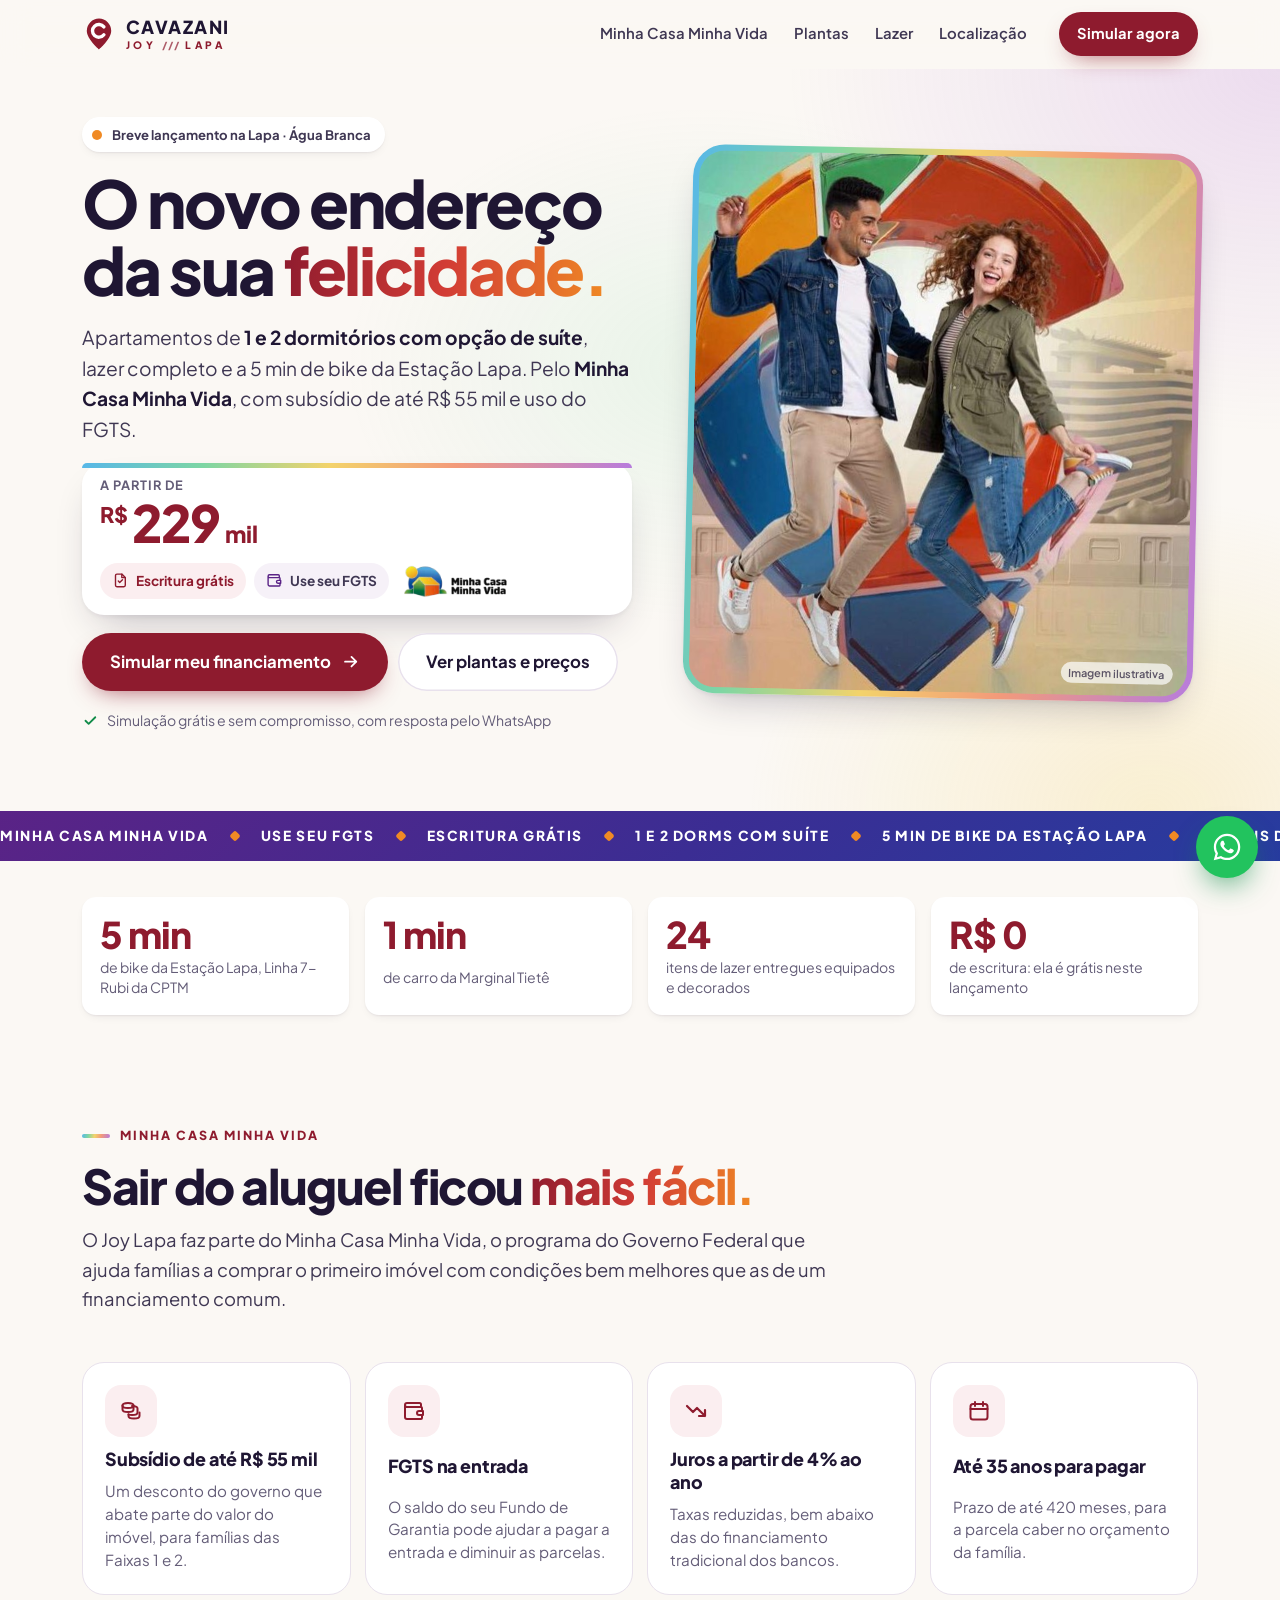
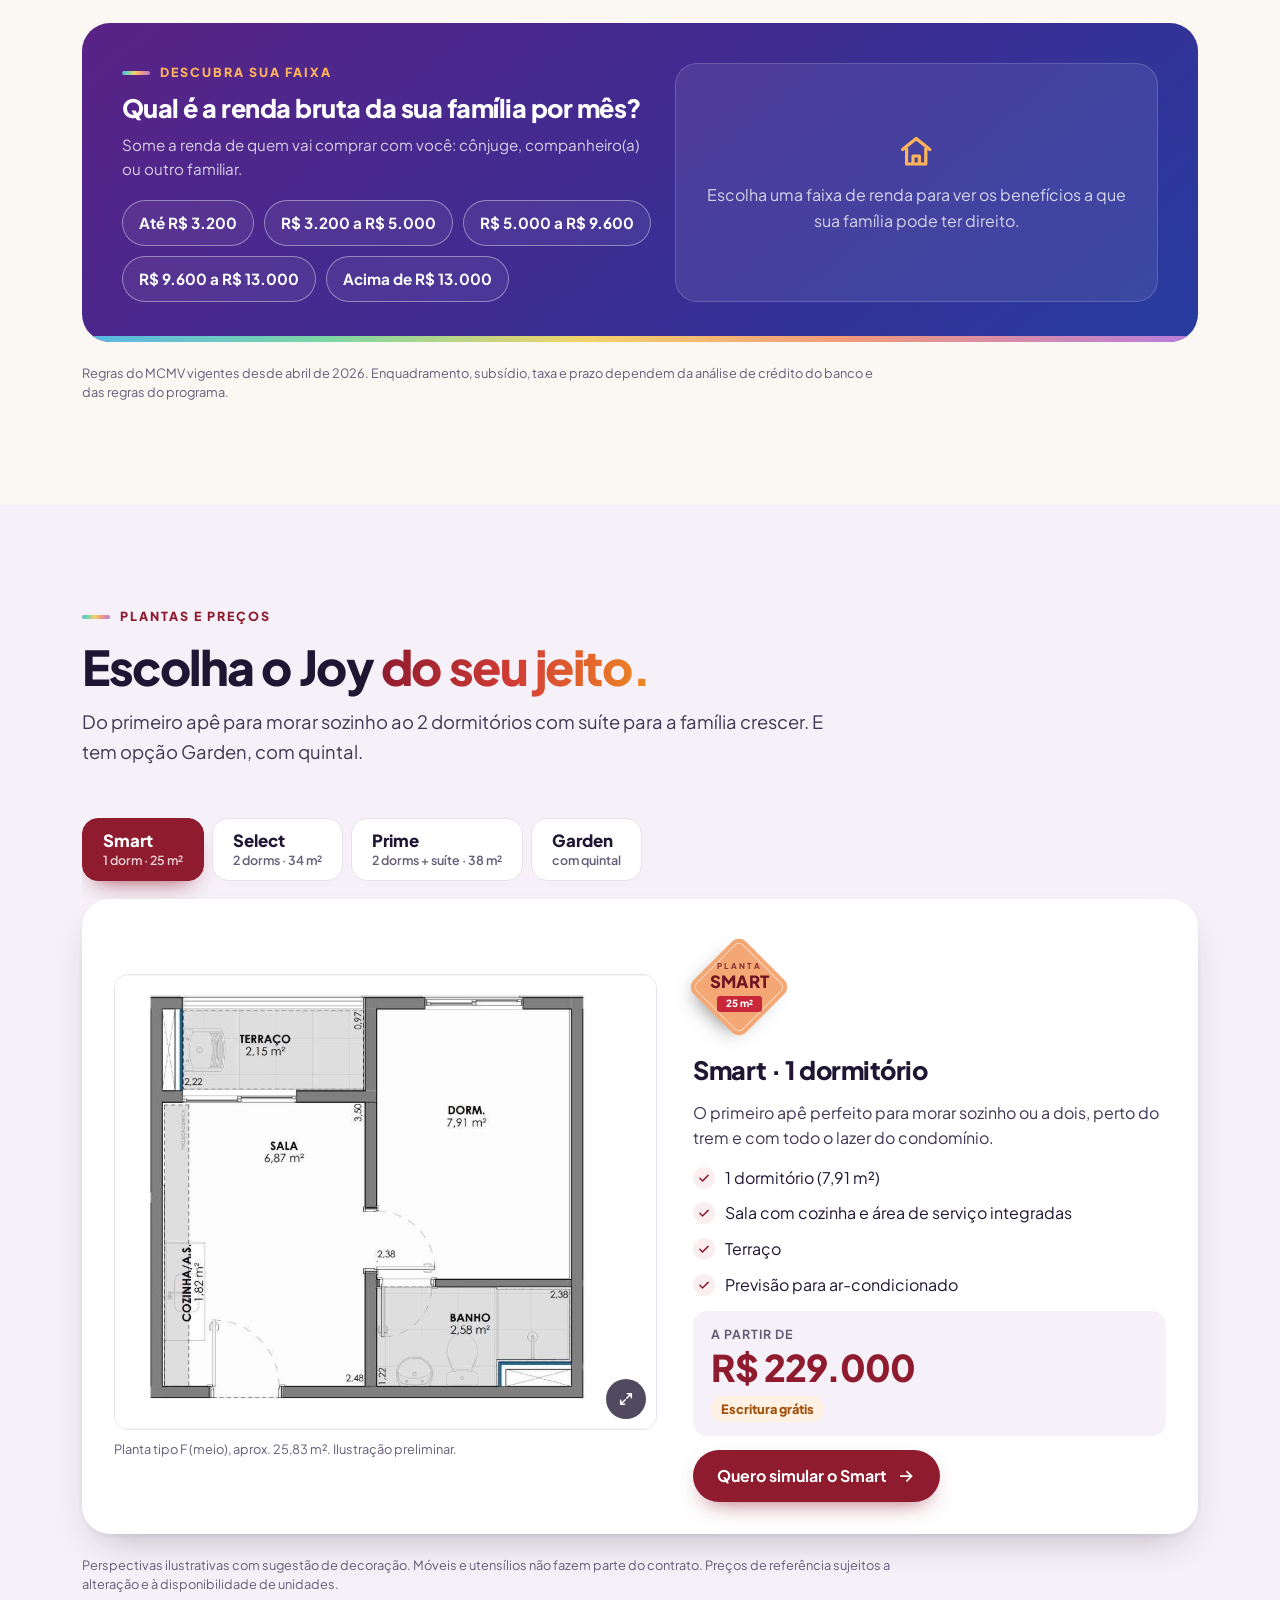
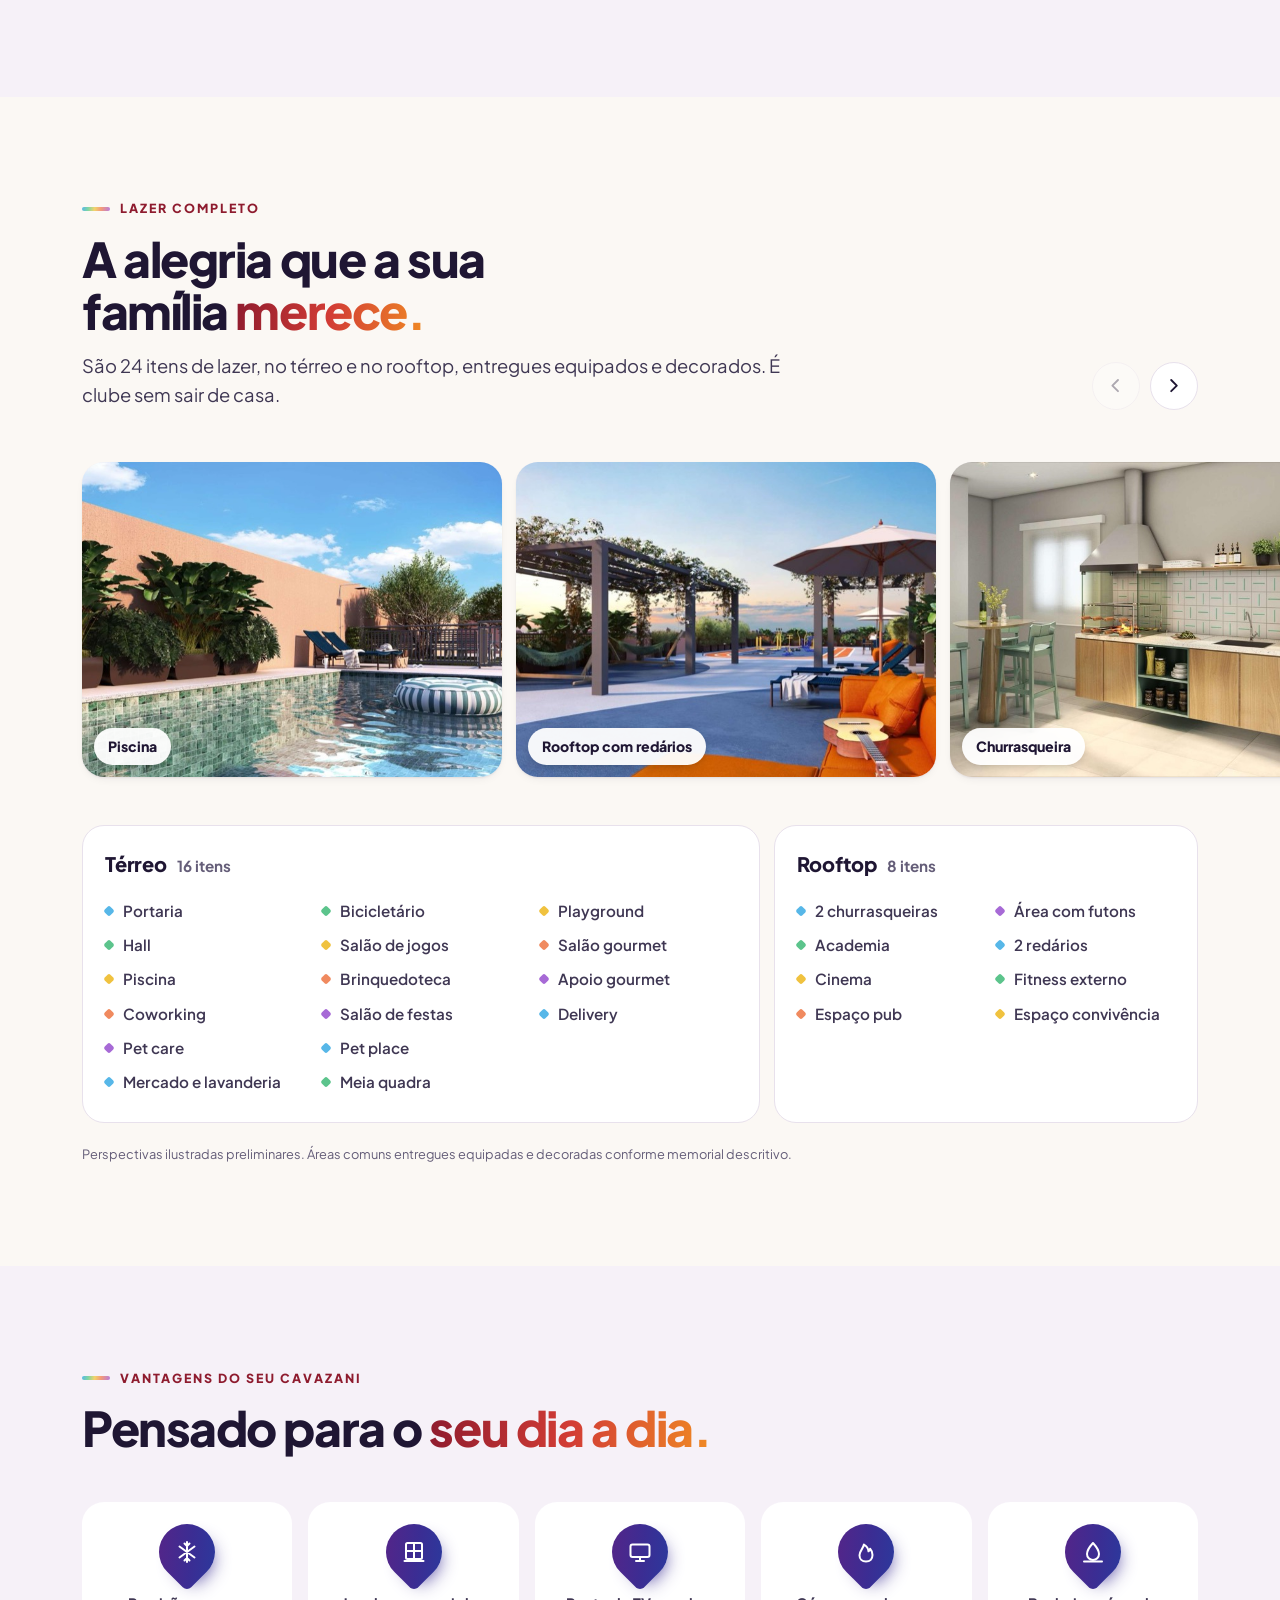
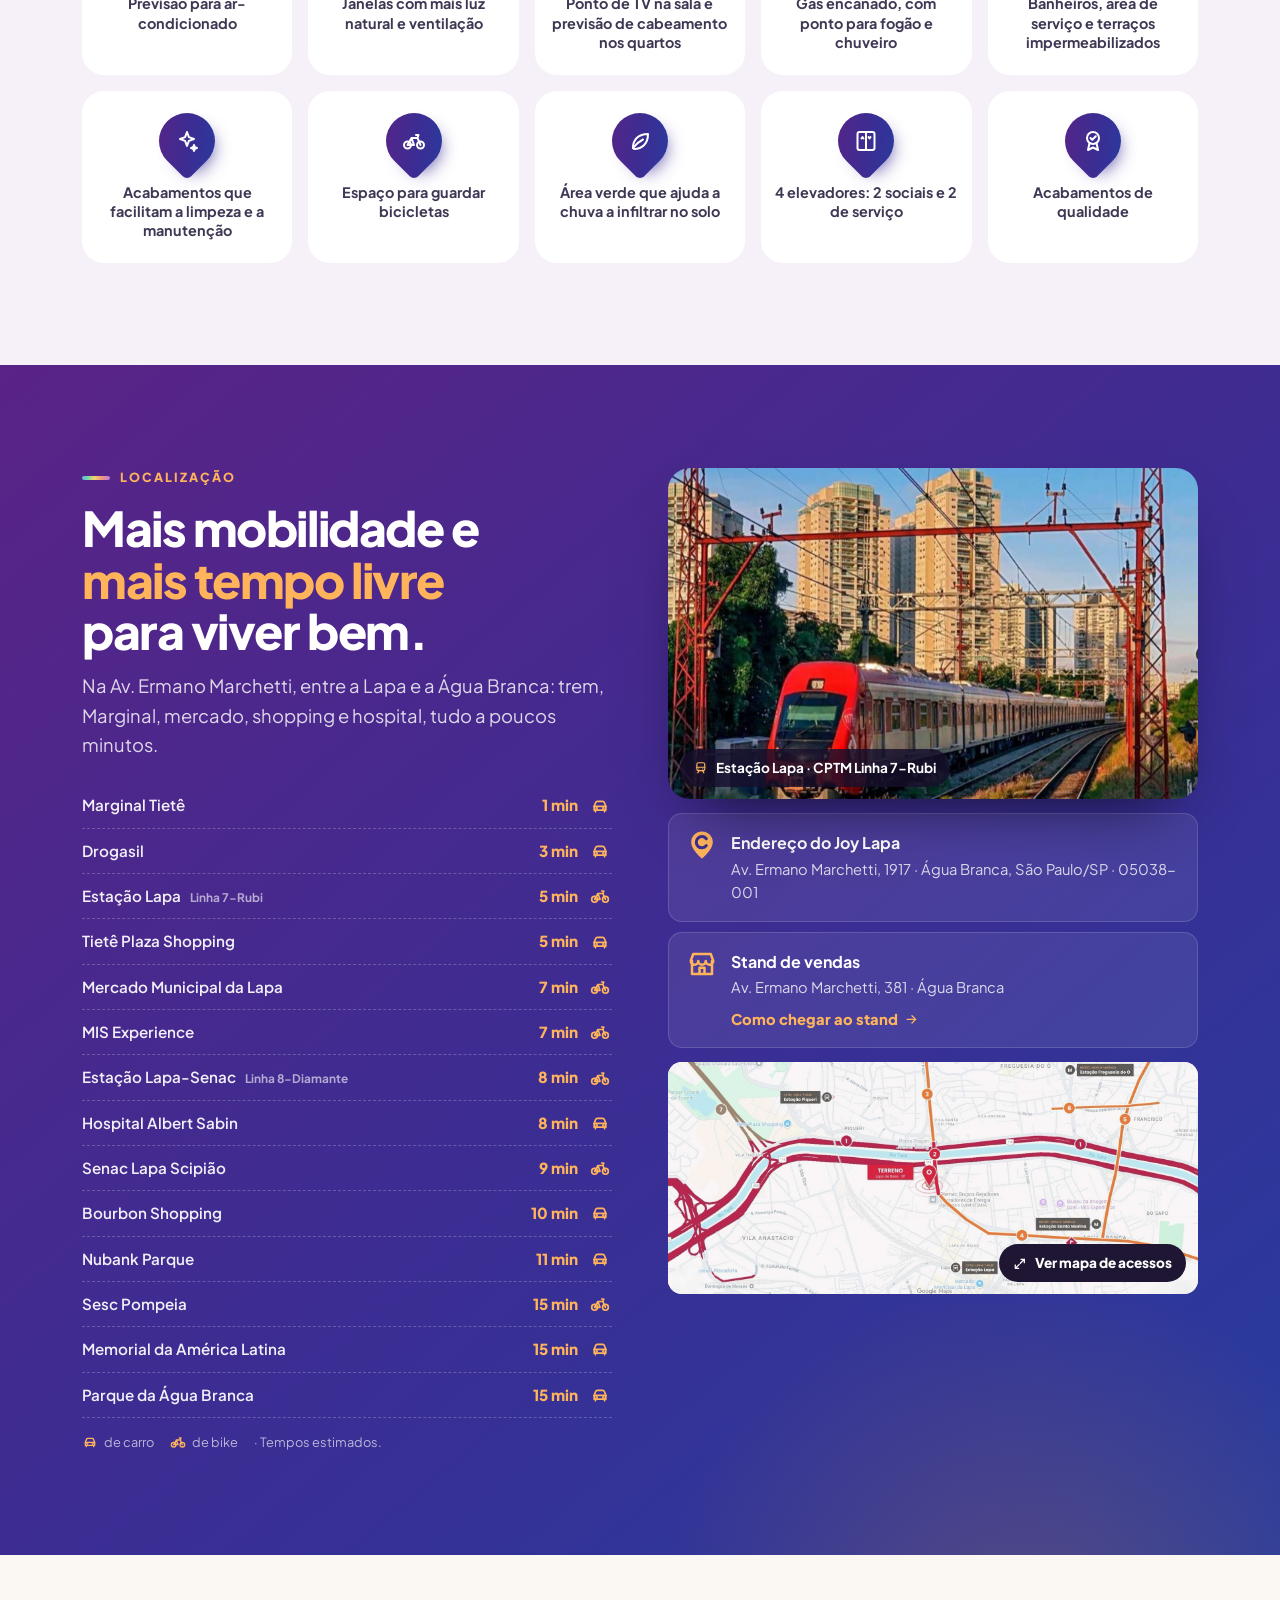
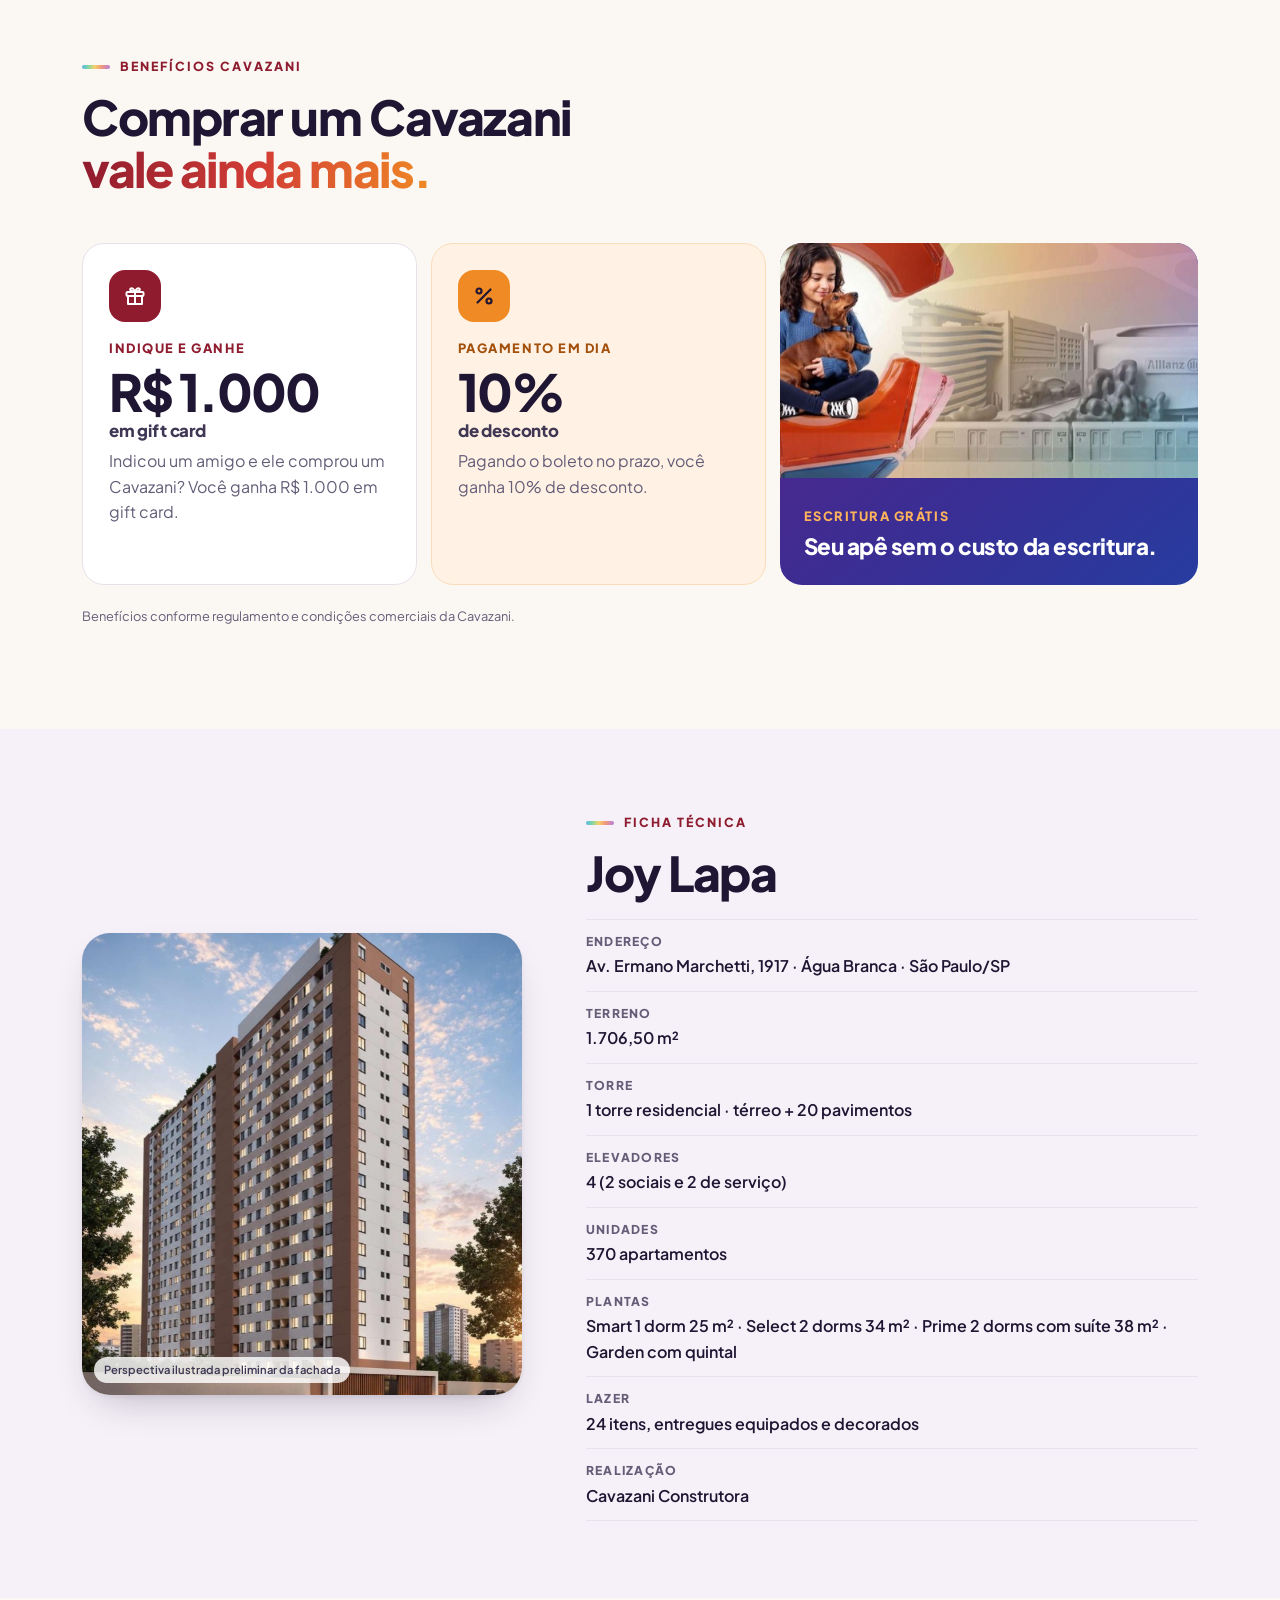
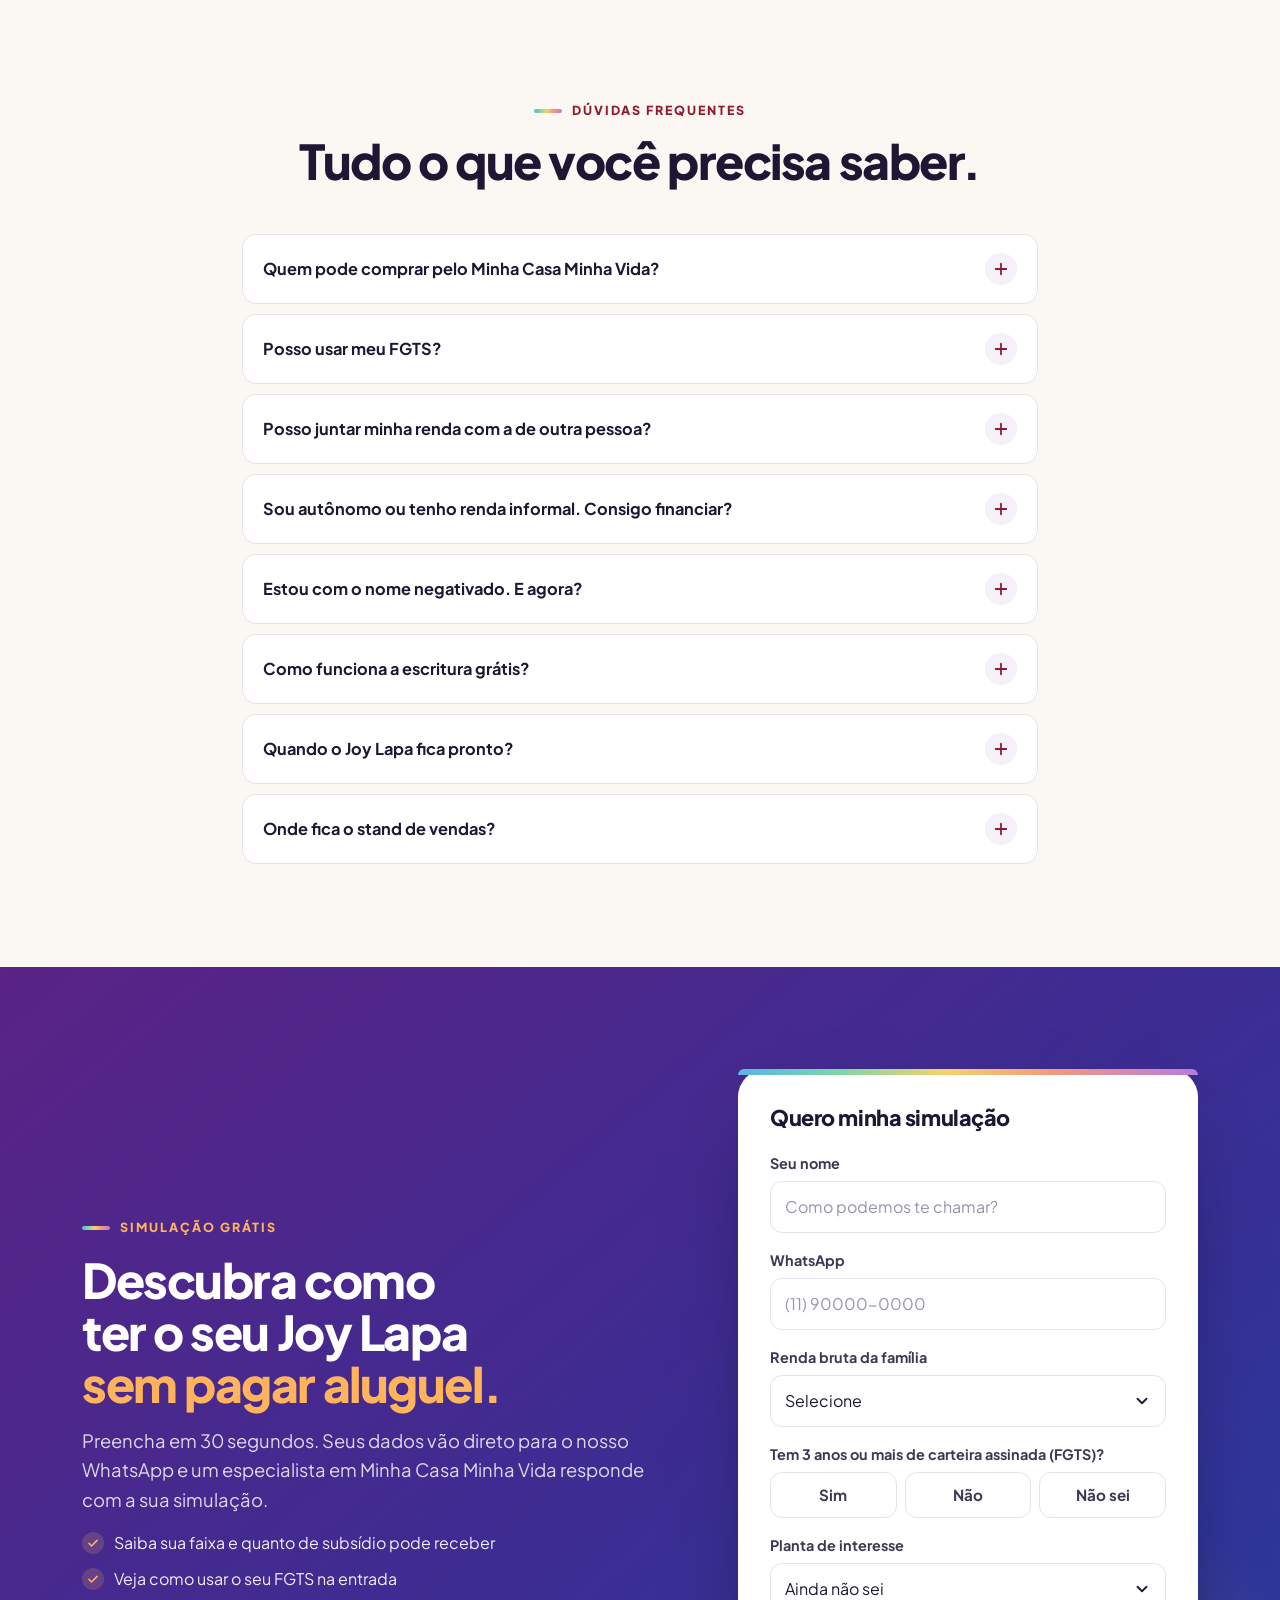
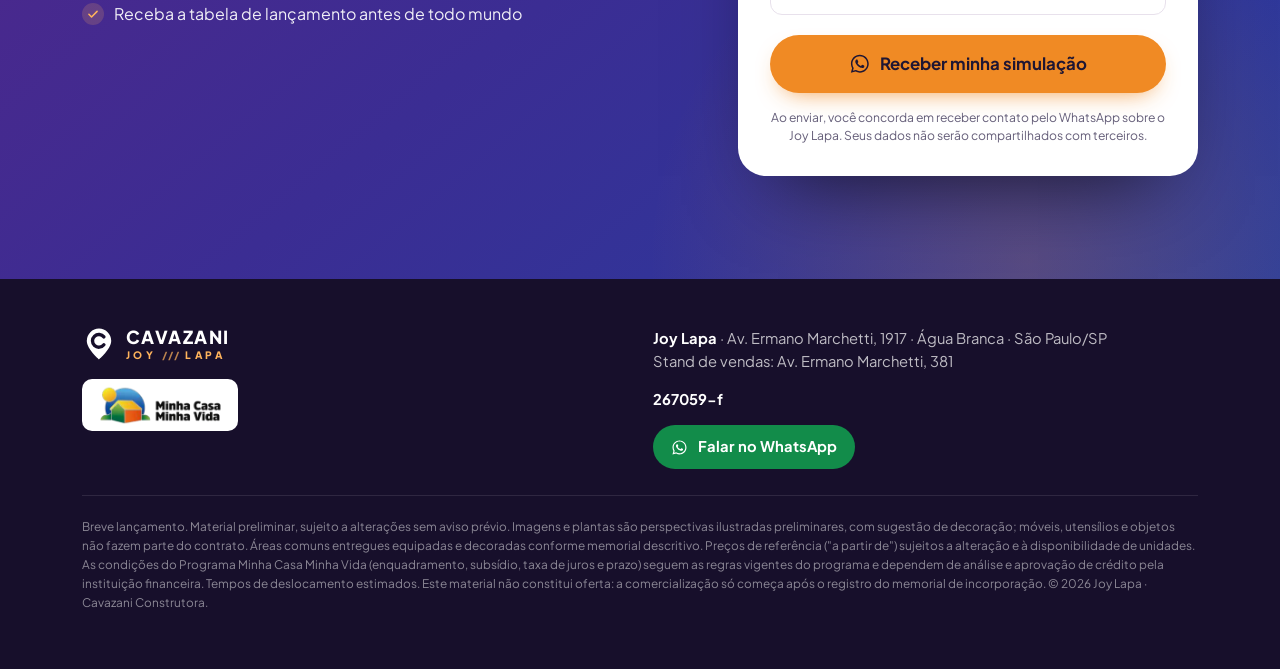
==== index.html @ fff07727 "Landing page do Joy Lapa (Minha Casa Minha Vida) Página de captação para o lançamento Joy Lapa, da C" ====
<!doctype html>
<html lang="pt-BR">
<head>
  <meta charset="utf-8">
  <meta name="viewport" content="width=device-width, initial-scale=1">
  <title>Joy Lapa · Minha Casa Minha Vida a 5 min da Estação Lapa | Cavazani</title>
  <meta name="description" content="Joy Lapa, breve lançamento Cavazani pelo Minha Casa Minha Vida: apartamentos de 1 e 2 dormitórios com opção de suíte, a partir de R$ 229 mil, escritura grátis, uso do FGTS e lazer completo, a 5 min da Estação Lapa.">
  <meta name="theme-color" content="#8E1B2E">
  <link rel="icon" href="favicon.svg" type="image/svg+xml">
  <link rel="canonical" href="https://joylapa.netlify.app/">

  <meta property="og:type" content="website">
  <meta property="og:locale" content="pt_BR">
  <meta property="og:site_name" content="Joy Lapa · Cavazani">
  <meta property="og:title" content="Joy Lapa · Seu apê pelo Minha Casa Minha Vida na Lapa">
  <meta property="og:description" content="1 e 2 dorms com opção de suíte, a partir de R$ 229 mil, escritura grátis e lazer completo. Simule pelo WhatsApp.">
  <meta property="og:url" content="https://joylapa.netlify.app/">
  <meta property="og:image" content="https://joylapa.netlify.app/assets/og-image.jpg">
  <meta property="og:image:width" content="1200">
  <meta property="og:image:height" content="630">
  <meta name="twitter:card" content="summary_large_image">
  <meta name="twitter:image" content="https://joylapa.netlify.app/assets/og-image.jpg">

  <link rel="preconnect" href="https://fonts.googleapis.com">
  <link rel="preconnect" href="https://fonts.gstatic.com" crossorigin>
  <link href="https://fonts.googleapis.com/css2?family=Plus+Jakarta+Sans:wght@400;500;600;700;800&display=swap" rel="stylesheet">
  <link rel="preload" as="image" href="assets/img/hero.jpg" imagesrcset="assets/img/hero-sm.jpg 760w, assets/img/hero.jpg 1400w" imagesizes="(min-width: 960px) 1300px, 140vw">
  <link rel="stylesheet" href="css/style.css">
  <script>document.documentElement.classList.add('js')</script>

  <script type="application/ld+json">
  {
    "@context": "https://schema.org",
    "@type": "ApartmentComplex",
    "name": "Joy Lapa",
    "description": "Apartamentos de 1 e 2 dormitórios com opção de suíte pelo Minha Casa Minha Vida, a 5 minutos da Estação Lapa.",
    "numberOfAccommodationUnits": 370,
    "address": {
      "@type": "PostalAddress",
      "streetAddress": "Av. Ermano Marchetti, 1917",
      "addressLocality": "São Paulo",
      "addressRegion": "SP",
      "postalCode": "05038-001",
      "addressCountry": "BR"
    },
    "amenityFeature": ["Piscina", "Academia", "Cinema", "Brinquedoteca", "Playground", "Pet place", "Coworking", "Churrasqueiras"],
    "offers": {
      "@type": "AggregateOffer",
      "priceCurrency": "BRL",
      "lowPrice": "229000",
      "highPrice": "299000"
    }
  }
  </script>
</head>
<body>
  <!-- Ícones -->
  <svg width="0" height="0" style="position:absolute" aria-hidden="true">
    <defs>
      <symbol id="i-pin" viewBox="0 0 32 32"><path fill="currentColor" d="M16 1.5A11.5 11.5 0 0 0 4.5 13c0 8 11.5 17.5 11.5 17.5S27.5 21 27.5 13A11.5 11.5 0 0 0 16 1.5z"/><path d="M20.6 9.3a6 6 0 1 0 0 7.4" fill="none" style="stroke: var(--pin-c, #fff)" stroke-width="3.2" stroke-linecap="round"/></symbol>
      <symbol id="i-wa" viewBox="0 0 24 24"><path fill="currentColor" d="M12.04 2C6.58 2 2.13 6.45 2.13 11.91c0 1.75.46 3.45 1.32 4.95L2.05 22l5.25-1.38c1.45.79 3.08 1.21 4.74 1.21 5.46 0 9.91-4.45 9.91-9.91C21.95 6.45 17.5 2 12.04 2zm0 18.15c-1.48 0-2.93-.4-4.2-1.15l-.3-.18-3.12.82.83-3.04-.2-.31a8.2 8.2 0 0 1-1.26-4.38c0-4.54 3.7-8.24 8.24-8.24 4.54 0 8.24 3.7 8.24 8.24 0 4.55-3.7 8.24-8.23 8.24zm4.52-6.16c-.25-.12-1.47-.72-1.69-.81-.23-.08-.39-.12-.56.12-.17.25-.64.81-.78.97-.14.17-.29.19-.54.06-.25-.12-1.05-.39-1.99-1.23-.74-.66-1.23-1.47-1.38-1.72-.14-.25-.02-.38.11-.51.11-.11.25-.29.37-.43.13-.14.17-.25.25-.41.08-.17.04-.31-.02-.43-.06-.12-.56-1.34-.76-1.84-.2-.48-.41-.42-.56-.43h-.48c-.17 0-.43.06-.66.31-.22.25-.86.85-.86 2.07 0 1.22.89 2.4 1.01 2.56.12.17 1.75 2.67 4.23 3.74.59.26 1.05.41 1.41.52.59.19 1.13.16 1.56.1.48-.07 1.47-.6 1.67-1.18.21-.58.21-1.07.14-1.18-.06-.1-.22-.16-.47-.28z"/></symbol>
      <symbol id="i-arrow" viewBox="0 0 24 24" fill="none" stroke="currentColor" stroke-width="2.2" stroke-linecap="round" stroke-linejoin="round"><path d="M5 12h14M13 6l6 6-6 6"/></symbol>
      <symbol id="i-check" viewBox="0 0 24 24" fill="none" stroke="currentColor" stroke-width="2.6" stroke-linecap="round" stroke-linejoin="round"><path d="M5 12.5l4.5 4.5L19 7.5"/></symbol>
      <symbol id="i-plus" viewBox="0 0 24 24" fill="none" stroke="currentColor" stroke-width="2.4" stroke-linecap="round"><path d="M12 5v14M5 12h14"/></symbol>
      <symbol id="i-close" viewBox="0 0 24 24" fill="none" stroke="currentColor" stroke-width="2.4" stroke-linecap="round"><path d="M6 6l12 12M18 6L6 18"/></symbol>
      <symbol id="i-left" viewBox="0 0 24 24" fill="none" stroke="currentColor" stroke-width="2.4" stroke-linecap="round" stroke-linejoin="round"><path d="M15 5l-7 7 7 7"/></symbol>
      <symbol id="i-right" viewBox="0 0 24 24" fill="none" stroke="currentColor" stroke-width="2.4" stroke-linecap="round" stroke-linejoin="round"><path d="M9 5l7 7-7 7"/></symbol>
      <symbol id="i-car" viewBox="0 0 24 24" fill="none" stroke="currentColor" stroke-width="2" stroke-linecap="round" stroke-linejoin="round"><path d="M5 17h14v-4.5l-1.8-4.7A2 2 0 0 0 15.3 6.5H8.7a2 2 0 0 0-1.9 1.3L5 12.5V17z"/><path d="M5 12.5h14M6.5 17v2M17.5 17v2"/><circle cx="8" cy="14.8" r=".6" fill="currentColor"/><circle cx="16" cy="14.8" r=".6" fill="currentColor"/></symbol>
      <symbol id="i-bike" viewBox="0 0 24 24" fill="none" stroke="currentColor" stroke-width="2" stroke-linecap="round" stroke-linejoin="round"><circle cx="5.5" cy="16" r="3.5"/><circle cx="18.5" cy="16" r="3.5"/><path d="M5.5 16l4-7h6l3 7M9.5 9L12 16h-6.5M14 6h2.5l-1 3"/></symbol>
      <symbol id="i-train" viewBox="0 0 24 24" fill="none" stroke="currentColor" stroke-width="2" stroke-linecap="round" stroke-linejoin="round"><rect x="5" y="3" width="14" height="14" rx="3"/><path d="M5 11h14M9 17l-2.5 4M15 17l2.5 4M8.5 14h.01M15.5 14h.01"/></symbol>
      <symbol id="i-gift" viewBox="0 0 24 24" fill="none" stroke="currentColor" stroke-width="2" stroke-linecap="round" stroke-linejoin="round"><rect x="3.5" y="8" width="17" height="4" rx="1"/><path d="M5 12v8h14v-8M12 8v12M12 8S10.5 3.5 8 4.5 9 8 12 8zM12 8s1.5-4.5 4-3.5S15 8 12 8z"/></symbol>
      <symbol id="i-percent" viewBox="0 0 24 24" fill="none" stroke="currentColor" stroke-width="2.2" stroke-linecap="round"><path d="M18.5 5.5l-13 13"/><circle cx="7" cy="7" r="2.5"/><circle cx="17" cy="17" r="2.5"/></symbol>
      <symbol id="i-coins" viewBox="0 0 24 24" fill="none" stroke="currentColor" stroke-width="2" stroke-linecap="round" stroke-linejoin="round"><ellipse cx="9" cy="6.5" rx="5.5" ry="2.5"/><path d="M3.5 6.5v4c0 1.4 2.5 2.5 5.5 2.5s5.5-1.1 5.5-2.5v-4"/><path d="M9.5 15.4c.9.4 2.1.6 3.5.6 3 0 5.5-1.1 5.5-2.5v-4c0-1.4-2.5-2.5-5.5-2.5"/><path d="M9.5 15.4V17c0 1.4 2.5 2.5 5.5 2.5s5.5-1.1 5.5-2.5v-3.5"/></symbol>
      <symbol id="i-wallet" viewBox="0 0 24 24" fill="none" stroke="currentColor" stroke-width="2" stroke-linecap="round" stroke-linejoin="round"><path d="M19 7V5.5A1.5 1.5 0 0 0 17.5 4H5a2 2 0 0 0 0 4h14a1 1 0 0 1 1 1v3M3 6v12a2 2 0 0 0 2 2h14a1 1 0 0 0 1-1v-3"/><path d="M21 12v4h-4a2 2 0 0 1 0-4h4z"/></symbol>
      <symbol id="i-trend" viewBox="0 0 24 24" fill="none" stroke="currentColor" stroke-width="2.2" stroke-linecap="round" stroke-linejoin="round"><path d="M3 7l6 6 4-4 8 8M21 11v6h-6"/></symbol>
      <symbol id="i-cal" viewBox="0 0 24 24" fill="none" stroke="currentColor" stroke-width="2" stroke-linecap="round" stroke-linejoin="round"><rect x="3.5" y="5" width="17" height="15.5" rx="2.5"/><path d="M3.5 10h17M8 3v4M16 3v4"/></symbol>
      <symbol id="i-doc" viewBox="0 0 24 24" fill="none" stroke="currentColor" stroke-width="2" stroke-linecap="round" stroke-linejoin="round"><path d="M14 3H7a2 2 0 0 0-2 2v14a2 2 0 0 0 2 2h10a2 2 0 0 0 2-2V8z"/><path d="M14 3v5h5M9 13l2 2 4-4"/></symbol>
      <symbol id="i-snow" viewBox="0 0 24 24" fill="none" stroke="currentColor" stroke-width="2" stroke-linecap="round" stroke-linejoin="round"><path d="M12 2v20M4.5 6.5l15 11M19.5 6.5l-15 11M9.5 3.5L12 6l2.5-2.5M9.5 20.5L12 18l2.5 2.5"/></symbol>
      <symbol id="i-window" viewBox="0 0 24 24" fill="none" stroke="currentColor" stroke-width="2" stroke-linecap="round" stroke-linejoin="round"><rect x="4" y="3" width="16" height="16" rx="1.5"/><path d="M12 3v16M4 11h16M2.5 21h19"/></symbol>
      <symbol id="i-tv" viewBox="0 0 24 24" fill="none" stroke="currentColor" stroke-width="2" stroke-linecap="round" stroke-linejoin="round"><rect x="2.5" y="4.5" width="19" height="12.5" rx="2"/><path d="M8 21h8M12 17v4"/></symbol>
      <symbol id="i-flame" viewBox="0 0 24 24" fill="none" stroke="currentColor" stroke-width="2" stroke-linecap="round" stroke-linejoin="round"><path d="M12 21.5c-4 0-6.5-2.7-6.5-6.3 0-4.2 3.6-6.2 4.4-10.7 2.7 1.6 4.4 4.3 4.6 6.8.8-.5 1.4-1.4 1.6-2.6 1.5 1.6 2.4 3.8 2.4 6.3 0 3.9-2.5 6.5-6.5 6.5z"/></symbol>
      <symbol id="i-drop" viewBox="0 0 24 24" fill="none" stroke="currentColor" stroke-width="2" stroke-linecap="round" stroke-linejoin="round"><path d="M12 3s6 6.6 6 11a6 6 0 0 1-12 0c0-4.4 6-11 6-11z"/><path d="M3 21.5h18"/></symbol>
      <symbol id="i-sparkle" viewBox="0 0 24 24" fill="none" stroke="currentColor" stroke-width="2" stroke-linecap="round" stroke-linejoin="round"><path d="M12 3l1.9 5.1L19 10l-5.1 1.9L12 17l-1.9-5.1L5 10l5.1-1.9zM19 16l.8 2.2L22 19l-2.2.8L19 22l-.8-2.2L16 19l2.2-.8z"/></symbol>
      <symbol id="i-leaf" viewBox="0 0 24 24" fill="none" stroke="currentColor" stroke-width="2" stroke-linecap="round" stroke-linejoin="round"><path d="M5 19c0-8.5 5.5-14 15-14 0 9.5-5.5 15-14 15"/><path d="M5 19c3-4 6-6.5 10-8.5"/></symbol>
      <symbol id="i-elevator" viewBox="0 0 24 24" fill="none" stroke="currentColor" stroke-width="2" stroke-linecap="round" stroke-linejoin="round"><rect x="3.5" y="3" width="17" height="18" rx="2"/><path d="M12 3v18M7.5 9.5l1-1.5 1 1.5M14.5 8l1 1.5 1-1.5"/></symbol>
      <symbol id="i-award" viewBox="0 0 24 24" fill="none" stroke="currentColor" stroke-width="2" stroke-linecap="round" stroke-linejoin="round"><circle cx="12" cy="9" r="6"/><path d="M9.5 9l1.8 1.8L14.8 7.3M8.5 14l-1.5 7 5-2.5 5 2.5-1.5-7"/></symbol>
      <symbol id="i-home" viewBox="0 0 24 24" fill="none" stroke="currentColor" stroke-width="2" stroke-linecap="round" stroke-linejoin="round"><path d="M3.5 11L12 4l8.5 7M6 9v11h12V9M10 20v-5h4v5"/></symbol>
      <symbol id="i-store" viewBox="0 0 24 24" fill="none" stroke="currentColor" stroke-width="2" stroke-linecap="round" stroke-linejoin="round"><path d="M4 9.5V20h16V9.5M3 9.5L5 4h14l2 5.5M3 9.5a3 3 0 0 0 6 0 3 3 0 0 0 6 0 3 3 0 0 0 6 0M10 20v-5h4v5"/></symbol>
      <symbol id="i-expand" viewBox="0 0 24 24" fill="none" stroke="currentColor" stroke-width="2.2" stroke-linecap="round" stroke-linejoin="round"><path d="M14 4h6v6M10 20H4v-6M20 4l-7 7M4 20l7-7"/></symbol>
    </defs>
  </svg>

  <a class="skip" href="#conteudo">Pular para o conteúdo</a>

  <!-- Topo -->
  <header class="topbar">
    <div class="container topbar__in">
      <a class="brand" href="#topo" aria-label="Joy Lapa, Cavazani: voltar ao topo">
        <svg class="brand__pin" aria-hidden="true"><use href="#i-pin"/></svg>
        <span class="brand__txt">
          <span class="brand__name">CAVAZANI</span>
          <span class="brand__sub">JOY <i>///</i> LAPA</span>
        </span>
      </a>
      <nav class="topbar__nav" aria-label="Seções">
        <a href="#mcmv">Minha Casa Minha Vida</a>
        <a href="#plantas">Plantas</a>
        <a href="#lazer">Lazer</a>
        <a href="#localizacao">Localização</a>
      </nav>
      <a class="btn btn--sm btn--wine topbar__cta" href="#simular">Simular agora</a>
    </div>
  </header>

  <main id="conteudo">
    <!-- Hero -->
    <section id="topo" class="hero" aria-labelledby="hero-title">
      <div class="container hero__in">
        <div class="hero__copy">
          <p class="pill rise"><span class="pill__dot" aria-hidden="true"></span>Breve lançamento na Lapa · Água Branca</p>
          <h1 id="hero-title" class="h1 rise" style="--d:1">O novo endereço da sua <span class="joy-text">felicidade.</span></h1>
          <p class="hero__lead rise" style="--d:2">Apartamentos de <strong>1 e 2 dormitórios com opção de suíte</strong>, lazer completo e a 5 min de bike da Estação Lapa. Pelo <strong>Minha Casa Minha Vida</strong>, com subsídio de até R$&nbsp;55&nbsp;mil e uso do FGTS.</p>

          <div class="hero__offer rise" style="--d:3">
            <div class="price">
              <span class="price__from">a partir de</span>
              <span class="price__value"><small>R$</small>229<span class="price__k">mil</span></span>
            </div>
            <ul class="tags" aria-label="Condições">
              <li class="tag tag--wine"><svg aria-hidden="true"><use href="#i-doc"/></svg>Escritura grátis</li>
              <li class="tag"><svg aria-hidden="true"><use href="#i-wallet"/></svg>Use seu FGTS</li>
              <li class="tag tag--mcmv"><img src="assets/img/logo-mcmv.png" width="300" height="88" alt="Minha Casa Minha Vida"></li>
            </ul>
          </div>

          <div class="hero__ctas rise" style="--d:4">
            <a id="cta-topo" class="btn btn--wine btn--lg" href="#simular">Simular meu financiamento <svg aria-hidden="true"><use href="#i-arrow"/></svg></a>
            <a class="btn btn--ghost btn--lg" href="#plantas">Ver plantas e preços</a>
          </div>
          <p class="micro rise" style="--d:5"><svg aria-hidden="true"><use href="#i-check"/></svg>Simulação grátis e sem compromisso, com resposta pelo WhatsApp</p>
        </div>
        <div class="hero__media">
          <img src="assets/img/hero.jpg" srcset="assets/img/hero-sm.jpg 760w, assets/img/hero.jpg 1400w" sizes="(min-width: 960px) 1300px, 140vw" width="1400" height="638" alt="Casal sorridente pulando de alegria em frente ao símbolo da Cavazani, com pontos famosos da região da Lapa ao fundo" fetchpriority="high">
          <span class="hero__note">Imagem ilustrativa</span>
        </div>
      </div>
    </section>

    <!-- Faixa -->
    <div class="ticker" aria-hidden="true">
      <div class="ticker__track">
        <ul>
          <li>Minha Casa Minha Vida</li><li>Use seu FGTS</li><li>Escritura grátis</li><li>1 e 2 dorms com suíte</li><li>5 min de bike da Estação Lapa</li><li>24 itens de lazer</li>
        </ul>
        <ul>
          <li>Minha Casa Minha Vida</li><li>Use seu FGTS</li><li>Escritura grátis</li><li>1 e 2 dorms com suíte</li><li>5 min de bike da Estação Lapa</li><li>24 itens de lazer</li>
        </ul>
      </div>
    </div>

    <!-- Números -->
    <section class="stats" aria-label="Destaques do Joy Lapa">
      <div class="container">
        <ul class="stats__grid">
          <li class="stat reveal"><strong>5 min</strong><span>de bike da Estação Lapa, Linha 7-Rubi da CPTM</span></li>
          <li class="stat reveal" style="--d:1"><strong>1 min</strong><span>de carro da Marginal Tietê</span></li>
          <li class="stat reveal" style="--d:2"><strong>24</strong><span>itens de lazer entregues equipados e decorados</span></li>
          <li class="stat reveal" style="--d:3"><strong>R$ 0</strong><span>de escritura: ela é grátis neste lançamento</span></li>
        </ul>
      </div>
    </section>

    <!-- MCMV -->
    <section id="mcmv" class="section" aria-labelledby="mcmv-title">
      <div class="container">
        <div class="head reveal">
          <p class="eyebrow">Minha Casa Minha Vida</p>
          <h2 id="mcmv-title" class="h2">Sair do aluguel ficou <span class="joy-text">mais fácil.</span></h2>
          <p class="lead">O Joy Lapa faz parte do Minha Casa Minha Vida, o programa do Governo Federal que ajuda famílias a comprar o primeiro imóvel com condições bem melhores que as de um financiamento comum.</p>
        </div>

        <ul class="perks">
          <li class="perk reveal">
            <span class="perk__icon" aria-hidden="true"><svg><use href="#i-coins"/></svg></span>
            <h3>Subsídio de até R$&nbsp;55&nbsp;mil</h3>
            <p>Um desconto do governo que abate parte do valor do imóvel, para famílias das Faixas 1 e 2.</p>
          </li>
          <li class="perk reveal" style="--d:1">
            <span class="perk__icon" aria-hidden="true"><svg><use href="#i-wallet"/></svg></span>
            <h3>FGTS na entrada</h3>
            <p>O saldo do seu Fundo de Garantia pode ajudar a pagar a entrada e diminuir as parcelas.</p>
          </li>
          <li class="perk reveal" style="--d:2">
            <span class="perk__icon" aria-hidden="true"><svg><use href="#i-trend"/></svg></span>
            <h3>Juros a partir de 4% ao ano</h3>
            <p>Taxas reduzidas, bem abaixo das do financiamento tradicional dos bancos.</p>
          </li>
          <li class="perk reveal" style="--d:3">
            <span class="perk__icon" aria-hidden="true"><svg><use href="#i-cal"/></svg></span>
            <h3>Até 35 anos para pagar</h3>
            <p>Prazo de até 420 meses, para a parcela caber no orçamento da família.</p>
          </li>
        </ul>

        <!-- Descubra sua faixa -->
        <div class="faixa reveal" aria-labelledby="faixa-title">
          <div class="faixa__q">
            <p class="eyebrow eyebrow--light">Descubra sua faixa</p>
            <h3 id="faixa-title" class="h3">Qual é a renda bruta da sua família por mês?</h3>
            <p class="faixa__hint">Some a renda de quem vai comprar com você: cônjuge, companheiro(a) ou outro familiar.</p>
            <div class="chips" role="group" aria-label="Renda familiar bruta mensal">
              <button type="button" class="chip" aria-pressed="false" data-renda="ate-3200">Até R$ 3.200</button>
              <button type="button" class="chip" aria-pressed="false" data-renda="3200-5000">R$ 3.200 a R$ 5.000</button>
              <button type="button" class="chip" aria-pressed="false" data-renda="5000-9600">R$ 5.000 a R$ 9.600</button>
              <button type="button" class="chip" aria-pressed="false" data-renda="9600-13000">R$ 9.600 a R$ 13.000</button>
              <button type="button" class="chip" aria-pressed="false" data-renda="acima-13000">Acima de R$ 13.000</button>
            </div>
          </div>
          <div class="faixa__a" aria-live="polite">
            <div class="faixa__empty" data-faixa-empty>
              <svg aria-hidden="true"><use href="#i-home"/></svg>
              <p>Escolha uma faixa de renda para ver os benefícios a que sua família pode ter direito.</p>
            </div>
            <div class="faixa__result" data-faixa-result hidden>
              <p class="faixa__badge" data-faixa-nome></p>
              <ul class="faixa__list" data-faixa-lista></ul>
              <a class="btn btn--orange" href="#simular" data-faixa-cta>Quero simular com essa renda <svg aria-hidden="true"><use href="#i-arrow"/></svg></a>
            </div>
          </div>
        </div>
        <p class="fine">Regras do MCMV vigentes desde abril de 2026. Enquadramento, subsídio, taxa e prazo dependem da análise de crédito do banco e das regras do programa.</p>
      </div>
    </section>

    <!-- Plantas -->
    <section id="plantas" class="section section--tint" aria-labelledby="plantas-title">
      <div class="container">
        <div class="head reveal">
          <p class="eyebrow">Plantas e preços</p>
          <h2 id="plantas-title" class="h2">Escolha o Joy <span class="joy-text">do seu jeito.</span></h2>
          <p class="lead">Do primeiro apê para morar sozinho ao 2 dormitórios com suíte para a família crescer. E tem opção Garden, com quintal.</p>
        </div>

        <div class="tabs reveal" data-tabs>
          <div class="tabs__list" role="tablist" aria-label="Plantas">
            <button class="tabs__tab" role="tab" id="tab-smart" aria-controls="panel-smart" aria-selected="true">Smart <small>1 dorm · 25 m²</small></button>
            <button class="tabs__tab" role="tab" id="tab-select" aria-controls="panel-select" aria-selected="false" tabindex="-1">Select <small>2 dorms · 34 m²</small></button>
            <button class="tabs__tab" role="tab" id="tab-prime" aria-controls="panel-prime" aria-selected="false" tabindex="-1">Prime <small>2 dorms + suíte · 38 m²</small></button>
            <button class="tabs__tab" role="tab" id="tab-garden" aria-controls="panel-garden" aria-selected="false" tabindex="-1">Garden <small>com quintal</small></button>
          </div>

          <div class="tabs__panel plan" role="tabpanel" id="panel-smart" aria-labelledby="tab-smart" tabindex="0">
            <figure class="plan__fig">
              <button type="button" class="plan__zoom" data-zoom="assets/img/planta-smart.jpg" data-caption="Planta Smart, tipo F (meio), aprox. 25,83 m²" aria-label="Ampliar planta Smart">
                <img src="assets/img/planta-smart.jpg" width="1000" height="839" loading="lazy" alt="Planta do apartamento Smart de 1 dormitório: sala, cozinha e área de serviço integradas, dormitório, banheiro e terraço">
                <span class="plan__zoomicon" aria-hidden="true"><svg><use href="#i-expand"/></svg></span>
              </button>
              <figcaption>Planta tipo F (meio), aprox. 25,83 m². Ilustração preliminar.</figcaption>
            </figure>
            <div class="plan__info">
              <span class="badge badge--smart" aria-hidden="true"><span>Planta</span><b>Smart</b><i>25 m²</i></span>
              <h3 class="h3">Smart · 1 dormitório</h3>
              <p>O primeiro apê perfeito para morar sozinho ou a dois, perto do trem e com todo o lazer do condomínio.</p>
              <ul class="checks">
                <li><svg aria-hidden="true"><use href="#i-check"/></svg>1 dormitório (7,91 m²)</li>
                <li><svg aria-hidden="true"><use href="#i-check"/></svg>Sala com cozinha e área de serviço integradas</li>
                <li><svg aria-hidden="true"><use href="#i-check"/></svg>Terraço</li>
                <li><svg aria-hidden="true"><use href="#i-check"/></svg>Previsão para ar-condicionado</li>
              </ul>
              <div class="plan__price">
                <span>a partir de</span>
                <strong>R$ 229.000</strong>
                <em>Escritura grátis</em>
              </div>
              <a class="btn btn--wine" href="#simular" data-planta-cta="Smart (1 dorm, 25 m²)">Quero simular o Smart <svg aria-hidden="true"><use href="#i-arrow"/></svg></a>
            </div>
          </div>

          <div class="tabs__panel plan" role="tabpanel" id="panel-select" aria-labelledby="tab-select" tabindex="0" hidden>
            <figure class="plan__fig">
              <button type="button" class="plan__zoom" data-zoom="assets/img/planta-select.jpg" data-caption="Planta Select, tipo B (meio), aprox. 34,11 m²" aria-label="Ampliar planta Select">
                <img src="assets/img/planta-select.jpg" width="1000" height="837" loading="lazy" alt="Planta decorada do apartamento Select de 2 dormitórios, com sala e cozinha integradas e banheiro">
                <span class="plan__zoomicon" aria-hidden="true"><svg><use href="#i-expand"/></svg></span>
              </button>
              <figcaption>Planta tipo B (meio), aprox. 34,11 m², com sugestão de decoração. Móveis não fazem parte do contrato.</figcaption>
            </figure>
            <div class="plan__info">
              <span class="badge badge--select" aria-hidden="true"><span>Planta</span><b>Select</b><i>34 m²</i></span>
              <h3 class="h3">Select · 2 dormitórios</h3>
              <p>Espaço para a família: dois quartos, sala integrada à cozinha e tudo pensado para o dia a dia ficar mais prático.</p>
              <ul class="checks">
                <li><svg aria-hidden="true"><use href="#i-check"/></svg>2 dormitórios</li>
                <li><svg aria-hidden="true"><use href="#i-check"/></svg>Sala e cozinha integradas</li>
                <li><svg aria-hidden="true"><use href="#i-check"/></svg>Área de serviço</li>
                <li><svg aria-hidden="true"><use href="#i-check"/></svg>Gás encanado para fogão e chuveiro</li>
              </ul>
              <div class="plan__price">
                <span>a partir de</span>
                <strong>R$ 249.000</strong>
                <em>Escritura grátis</em>
              </div>
              <a class="btn btn--wine" href="#simular" data-planta-cta="Select (2 dorms, 34 m²)">Quero simular o Select <svg aria-hidden="true"><use href="#i-arrow"/></svg></a>
            </div>
          </div>

          <div class="tabs__panel plan" role="tabpanel" id="panel-prime" aria-labelledby="tab-prime" tabindex="0" hidden>
            <figure class="plan__fig">
              <button type="button" class="plan__zoom" data-zoom="assets/img/planta-prime.jpg" data-caption="Planta Prime, tipo A (ponta), aprox. 38,10 m²" aria-label="Ampliar planta Prime">
                <img src="assets/img/planta-prime.jpg" width="1000" height="837" loading="lazy" alt="Planta decorada do apartamento Prime de 2 dormitórios com suíte, dois banheiros e sala integrada">
                <span class="plan__zoomicon" aria-hidden="true"><svg><use href="#i-expand"/></svg></span>
              </button>
              <figcaption>Planta tipo A (ponta), aprox. 38,10 m², com sugestão de decoração. Móveis não fazem parte do contrato.</figcaption>
            </figure>
            <div class="plan__info">
              <span class="badge badge--prime" aria-hidden="true"><span>Planta</span><b>Prime</b><i>38 m²</i></span>
              <h3 class="h3">Prime · 2 dormitórios com suíte</h3>
              <p>O mais completo: suíte com banheiro só seu, segundo banheiro para a família e unidade de ponta.</p>
              <ul class="checks">
                <li><svg aria-hidden="true"><use href="#i-check"/></svg>2 dormitórios, sendo 1 suíte</li>
                <li><svg aria-hidden="true"><use href="#i-check"/></svg>2 banheiros</li>
                <li><svg aria-hidden="true"><use href="#i-check"/></svg>Sala e cozinha integradas</li>
                <li><svg aria-hidden="true"><use href="#i-check"/></svg>Unidade de ponta</li>
              </ul>
              <div class="plan__price">
                <span>a partir de</span>
                <strong>R$ 299.000</strong>
                <em>Escritura grátis</em>
              </div>
              <a class="btn btn--wine" href="#simular" data-planta-cta="Prime (2 dorms com suíte, 38 m²)">Quero simular o Prime <svg aria-hidden="true"><use href="#i-arrow"/></svg></a>
            </div>
          </div>

          <div class="tabs__panel plan plan--garden" role="tabpanel" id="panel-garden" aria-labelledby="tab-garden" tabindex="0" hidden>
            <div class="plan__duo">
              <figure class="plan__fig">
                <button type="button" class="plan__zoom" data-zoom="assets/img/planta-select-garden.jpg" data-caption="Select Garden (meio), aprox. 59 m²: cerca de 34 m² cobertos + 25 m² de área descoberta" aria-label="Ampliar planta Select Garden">
                  <img src="assets/img/planta-select-garden.jpg" width="1000" height="862" loading="lazy" alt="Planta decorada do Select Garden de 2 dormitórios com quintal gramado">
                  <span class="plan__zoomicon" aria-hidden="true"><svg><use href="#i-expand"/></svg></span>
                </button>
                <figcaption><b>Select Garden</b> · 2 dorms · aprox. 59 m² (34 m² cobertos + 25 m² de quintal)</figcaption>
              </figure>
              <figure class="plan__fig">
                <button type="button" class="plan__zoom" data-zoom="assets/img/planta-prime-garden.jpg" data-caption="Prime Garden (ponta), aprox. 97,35 m²: 37,76 m² cobertos + 59,59 m² de área descoberta" aria-label="Ampliar planta Prime Garden">
                  <img src="assets/img/planta-prime-garden.jpg" width="1000" height="862" loading="lazy" alt="Planta decorada do Prime Garden de 2 dormitórios com suíte e amplo quintal">
                  <span class="plan__zoomicon" aria-hidden="true"><svg><use href="#i-expand"/></svg></span>
                </button>
                <figcaption><b>Prime Garden</b> · 2 dorms com suíte · aprox. 97 m² (38 m² cobertos + 60 m² de quintal)</figcaption>
              </figure>
            </div>
            <div class="plan__info plan__info--row">
              <div>
                <h3 class="h3">Garden · apê com quintal</h3>
                <p>Para quem sonha com um espaço ao ar livre: churrasco em família, horta, pet brincando à vontade. Unidades limitadas.</p>
              </div>
              <div class="plan__cta">
                <div class="plan__price">
                  <span>valores</span>
                  <strong>Consulte</strong>
                  <em>Escritura grátis</em>
                </div>
                <a class="btn btn--wine" href="#simular" data-planta-cta="Garden (com quintal)">Quero saber do Garden <svg aria-hidden="true"><use href="#i-arrow"/></svg></a>
              </div>
            </div>
          </div>
        </div>
        <p class="fine">Perspectivas ilustrativas com sugestão de decoração. Móveis e utensílios não fazem parte do contrato. Preços de referência sujeitos a alteração e à disponibilidade de unidades.</p>
      </div>
    </section>

    <!-- Lazer -->
    <section id="lazer" class="section" aria-labelledby="lazer-title">
      <div class="container">
        <div class="head head--row reveal">
          <div>
            <p class="eyebrow">Lazer completo</p>
            <h2 id="lazer-title" class="h2">A alegria que a sua família <span class="joy-text">merece.</span></h2>
            <p class="lead">São 24 itens de lazer, no térreo e no rooftop, entregues equipados e decorados. É clube sem sair de casa.</p>
          </div>
          <div class="slider-nav" aria-label="Navegar pela galeria">
            <button type="button" class="round-btn" data-slide="-1" aria-label="Foto anterior"><svg aria-hidden="true"><use href="#i-left"/></svg></button>
            <button type="button" class="round-btn" data-slide="1" aria-label="Próxima foto"><svg aria-hidden="true"><use href="#i-right"/></svg></button>
          </div>
        </div>
      </div>

      <ul class="gallery" data-gallery aria-label="Galeria de lazer">
        <li><button type="button" class="shot" data-zoom="assets/img/piscina.jpg" data-caption="Piscina"><img src="assets/img/piscina-sm.jpg" width="760" height="494" loading="lazy" alt="Piscina com espreguiçadeiras e jardim"><span class="shot__cap">Piscina</span></button></li>
        <li><button type="button" class="shot" data-zoom="assets/img/rooftop.jpg" data-caption="Rooftop com redários e área com futons"><img src="assets/img/rooftop-sm.jpg" width="760" height="457" loading="lazy" alt="Rooftop com pergolado, redes, futons e vista da cidade"><span class="shot__cap">Rooftop com redários</span></button></li>
        <li><button type="button" class="shot" data-zoom="assets/img/churrasqueira.jpg" data-caption="Churrasqueira"><img src="assets/img/churrasqueira-sm.jpg" width="760" height="510" loading="lazy" alt="Espaço de churrasqueira com bancada, geladeira e mesa alta"><span class="shot__cap">Churrasqueira</span></button></li>
        <li><button type="button" class="shot" data-zoom="assets/img/quadra.jpg" data-caption="Meia quadra esportiva"><img src="assets/img/quadra-sm.jpg" width="760" height="516" loading="lazy" alt="Meia quadra esportiva com cesta de basquete e gol"><span class="shot__cap">Meia quadra</span></button></li>
        <li><button type="button" class="shot" data-zoom="assets/img/playground.jpg" data-caption="Playground"><img src="assets/img/playground-sm.jpg" width="760" height="513" loading="lazy" alt="Playground colorido com escorregador e brinquedos"><span class="shot__cap">Playground</span></button></li>
        <li><button type="button" class="shot" data-zoom="assets/img/brinquedoteca.jpg" data-caption="Brinquedoteca"><img src="assets/img/brinquedoteca-sm.jpg" width="760" height="508" loading="lazy" alt="Brinquedoteca com piscina de bolinhas, cabaninha e escorregador"><span class="shot__cap">Brinquedoteca</span></button></li>
        <li><button type="button" class="shot" data-zoom="assets/img/pet-place.jpg" data-caption="Pet place"><img src="assets/img/pet-place-sm.jpg" width="760" height="511" loading="lazy" alt="Pet place gramado com filhote brincando e obstáculos"><span class="shot__cap">Pet place</span></button></li>
        <li><button type="button" class="shot" data-zoom="assets/img/fitness.jpg" data-caption="Fitness externo"><img src="assets/img/fitness-sm.jpg" width="760" height="519" loading="lazy" alt="Área de fitness externo com pista e aparelhos ao ar livre"><span class="shot__cap">Fitness externo</span></button></li>
        <li><button type="button" class="shot" data-zoom="assets/img/academia.jpg" data-caption="Academia"><img src="assets/img/academia-sm.jpg" width="760" height="513" loading="lazy" alt="Academia com esteiras e bicicletas ergométricas"><span class="shot__cap">Academia</span></button></li>
        <li><button type="button" class="shot" data-zoom="assets/img/cinema.jpg" data-caption="Cinema"><img src="assets/img/cinema-sm.jpg" width="760" height="383" loading="lazy" alt="Sala de cinema com telão, puffs e sofás"><span class="shot__cap">Cinema</span></button></li>
        <li><button type="button" class="shot" data-zoom="assets/img/pub.jpg" data-caption="Espaço pub"><img src="assets/img/pub-sm.jpg" width="760" height="511" loading="lazy" alt="Espaço pub com mesa alta, banquetas e sofá"><span class="shot__cap">Espaço pub</span></button></li>
        <li><button type="button" class="shot" data-zoom="assets/img/festas.jpg" data-caption="Salão de festas"><img src="assets/img/festas-sm.jpg" width="760" height="510" loading="lazy" alt="Salão de festas com mesas e cadeiras verdes"><span class="shot__cap">Salão de festas</span></button></li>
        <li><button type="button" class="shot" data-zoom="assets/img/jogos.jpg" data-caption="Salão de jogos"><img src="assets/img/jogos-sm.jpg" width="760" height="499" loading="lazy" alt="Salão de jogos com pebolim e mesa de pingue-pongue"><span class="shot__cap">Salão de jogos</span></button></li>
        <li><button type="button" class="shot" data-zoom="assets/img/coworking.jpg" data-caption="Coworking"><img src="assets/img/coworking-sm.jpg" width="760" height="513" loading="lazy" alt="Coworking com bancada de trabalho e cadeiras laranja"><span class="shot__cap">Coworking</span></button></li>
        <li><button type="button" class="shot" data-zoom="assets/img/mercado.jpg" data-caption="Mercado e lavanderia"><img src="assets/img/mercado-sm.jpg" width="760" height="462" loading="lazy" alt="Minimercado e lavanderia compartilhada do condomínio"><span class="shot__cap">Mercado e lavanderia</span></button></li>
        <li><button type="button" class="shot" data-zoom="assets/img/bicicletario.jpg" data-caption="Bicicletário"><img src="assets/img/bicicletario-sm.jpg" width="760" height="516" loading="lazy" alt="Bicicletário com suportes de parede"><span class="shot__cap">Bicicletário</span></button></li>
        <li><button type="button" class="shot" data-zoom="assets/img/hall.jpg" data-caption="Hall de entrada"><img src="assets/img/hall-sm.jpg" width="760" height="457" loading="lazy" alt="Hall de entrada com poltronas e quadros coloridos"><span class="shot__cap">Hall</span></button></li>
        <li><button type="button" class="shot" data-zoom="assets/img/portaria.jpg" data-caption="Portaria"><img src="assets/img/portaria-sm.jpg" width="760" height="421" loading="lazy" alt="Portaria iluminada com fachada de ripas de madeira"><span class="shot__cap">Portaria</span></button></li>
      </ul>

      <div class="container">
        <div class="amenities reveal">
          <div class="amenities__col">
            <h3><span>Térreo</span> 16 itens</h3>
            <ul>
              <li>Portaria</li><li>Hall</li><li>Piscina</li><li>Coworking</li><li>Pet care</li><li>Mercado e lavanderia</li><li>Bicicletário</li><li>Salão de jogos</li><li>Brinquedoteca</li><li>Salão de festas</li><li>Pet place</li><li>Meia quadra</li><li>Playground</li><li>Salão gourmet</li><li>Apoio gourmet</li><li>Delivery</li>
            </ul>
          </div>
          <div class="amenities__col">
            <h3><span>Rooftop</span> 8 itens</h3>
            <ul>
              <li>2 churrasqueiras</li><li>Academia</li><li>Cinema</li><li>Espaço pub</li><li>Área com futons</li><li>2 redários</li><li>Fitness externo</li><li>Espaço convivência</li>
            </ul>
          </div>
        </div>
        <p class="fine">Perspectivas ilustradas preliminares. Áreas comuns entregues equipadas e decoradas conforme memorial descritivo.</p>
      </div>
    </section>

    <!-- Diferenciais -->
    <section class="section section--tint" aria-labelledby="dif-title">
      <div class="container">
        <div class="head reveal">
          <p class="eyebrow">Vantagens do seu Cavazani</p>
          <h2 id="dif-title" class="h2">Pensado para o <span class="joy-text">seu dia a dia.</span></h2>
        </div>
        <ul class="feats">
          <li class="feat reveal"><span class="feat__icon" aria-hidden="true"><svg><use href="#i-snow"/></svg></span>Previsão para ar-condicionado</li>
          <li class="feat reveal" style="--d:1"><span class="feat__icon" aria-hidden="true"><svg><use href="#i-window"/></svg></span>Janelas com mais luz natural e ventilação</li>
          <li class="feat reveal" style="--d:2"><span class="feat__icon" aria-hidden="true"><svg><use href="#i-tv"/></svg></span>Ponto de TV na sala e previsão de cabeamento nos quartos</li>
          <li class="feat reveal" style="--d:3"><span class="feat__icon" aria-hidden="true"><svg><use href="#i-flame"/></svg></span>Gás encanado, com ponto para fogão e chuveiro</li>
          <li class="feat reveal" style="--d:4"><span class="feat__icon" aria-hidden="true"><svg><use href="#i-drop"/></svg></span>Banheiros, área de serviço e terraços impermeabilizados</li>
          <li class="feat reveal"><span class="feat__icon" aria-hidden="true"><svg><use href="#i-sparkle"/></svg></span>Acabamentos que facilitam a limpeza e a manutenção</li>
          <li class="feat reveal" style="--d:1"><span class="feat__icon" aria-hidden="true"><svg><use href="#i-bike"/></svg></span>Espaço para guardar bicicletas</li>
          <li class="feat reveal" style="--d:2"><span class="feat__icon" aria-hidden="true"><svg><use href="#i-leaf"/></svg></span>Área verde que ajuda a chuva a infiltrar no solo</li>
          <li class="feat reveal" style="--d:3"><span class="feat__icon" aria-hidden="true"><svg><use href="#i-elevator"/></svg></span>4 elevadores: 2 sociais e 2 de serviço</li>
          <li class="feat reveal" style="--d:4"><span class="feat__icon" aria-hidden="true"><svg><use href="#i-award"/></svg></span>Acabamentos de qualidade</li>
        </ul>
      </div>
    </section>

    <!-- Localização -->
    <section id="localizacao" class="section section--deep" aria-labelledby="local-title">
      <div class="container">
        <div class="local">
          <div class="local__copy">
            <p class="eyebrow eyebrow--light">Localização</p>
            <h2 id="local-title" class="h2">Mais mobilidade e <span class="orange-text">mais tempo livre</span> para viver bem.</h2>
            <p class="lead">Na Av. Ermano Marchetti, entre a Lapa e a Água Branca: trem, Marginal, mercado, shopping e hospital, tudo a poucos minutos.</p>

            <ul class="dist">
              <li><span>Marginal Tietê</span><b>1 min</b><svg aria-label="de carro" role="img"><use href="#i-car"/></svg></li>
              <li><span>Drogasil</span><b>3 min</b><svg aria-label="de carro" role="img"><use href="#i-car"/></svg></li>
              <li><span>Estação Lapa <small>Linha 7-Rubi</small></span><b>5 min</b><svg aria-label="de bike" role="img"><use href="#i-bike"/></svg></li>
              <li><span>Tietê Plaza Shopping</span><b>5 min</b><svg aria-label="de carro" role="img"><use href="#i-car"/></svg></li>
              <li><span>Mercado Municipal da Lapa</span><b>7 min</b><svg aria-label="de bike" role="img"><use href="#i-bike"/></svg></li>
              <li><span>MIS Experience</span><b>7 min</b><svg aria-label="de bike" role="img"><use href="#i-bike"/></svg></li>
              <li><span>Estação Lapa-Senac <small>Linha 8-Diamante</small></span><b>8 min</b><svg aria-label="de bike" role="img"><use href="#i-bike"/></svg></li>
              <li><span>Hospital Albert Sabin</span><b>8 min</b><svg aria-label="de carro" role="img"><use href="#i-car"/></svg></li>
              <li class="dist__more"><span>Senac Lapa Scipião</span><b>9 min</b><svg aria-label="de bike" role="img"><use href="#i-bike"/></svg></li>
              <li class="dist__more"><span>Bourbon Shopping</span><b>10 min</b><svg aria-label="de carro" role="img"><use href="#i-car"/></svg></li>
              <li class="dist__more"><span>Nubank Parque</span><b>11 min</b><svg aria-label="de carro" role="img"><use href="#i-car"/></svg></li>
              <li class="dist__more"><span>Sesc Pompeia</span><b>15 min</b><svg aria-label="de bike" role="img"><use href="#i-bike"/></svg></li>
              <li class="dist__more"><span>Memorial da América Latina</span><b>15 min</b><svg aria-label="de carro" role="img"><use href="#i-car"/></svg></li>
              <li class="dist__more"><span>Parque da Água Branca</span><b>15 min</b><svg aria-label="de carro" role="img"><use href="#i-car"/></svg></li>
            </ul>
            <p class="dist__legend"><span><svg aria-hidden="true"><use href="#i-car"/></svg>de carro</span><span><svg aria-hidden="true"><use href="#i-bike"/></svg>de bike</span> · Tempos estimados.</p>
          </div>

          <div class="local__media">
            <figure class="local__photo">
              <img src="assets/img/estacao-lapa-sm.jpg" srcset="assets/img/estacao-lapa-sm.jpg 760w, assets/img/estacao-lapa.jpg 1400w" sizes="(min-width: 960px) 520px, 100vw" width="760" height="441" loading="lazy" alt="Trem da CPTM chegando à Estação Lapa">
              <figcaption><svg aria-hidden="true"><use href="#i-train"/></svg>Estação Lapa · CPTM Linha 7-Rubi</figcaption>
            </figure>
            <div class="addr">
              <div class="addr__item">
                <svg aria-hidden="true"><use href="#i-pin"/></svg>
                <div>
                  <b>Endereço do Joy Lapa</b>
                  <span>Av. Ermano Marchetti, 1917 · Água Branca, São Paulo/SP · 05038-001</span>
                </div>
              </div>
              <div class="addr__item">
                <svg aria-hidden="true"><use href="#i-store"/></svg>
                <div>
                  <b>Stand de vendas</b>
                  <span>Av. Ermano Marchetti, 381 · Água Branca</span>
                  <a href="https://www.google.com/maps/dir/?api=1&amp;destination=Av.+Ermano+Marchetti,+381+-+%C3%81gua+Branca,+S%C3%A3o+Paulo+-+SP" target="_blank" rel="noopener">Como chegar ao stand <svg aria-hidden="true"><use href="#i-arrow"/></svg></a>
                </div>
              </div>
            </div>
            <button type="button" class="map-thumb" data-zoom="assets/img/mapa.jpg" data-caption="Principais vias de acesso, estações e stand de vendas">
              <img src="assets/img/mapa.jpg" width="1600" height="900" loading="lazy" alt="Mapa da região com o terreno, o stand de vendas, a Marginal Tietê e as estações de trem e metrô próximas">
              <span><svg aria-hidden="true"><use href="#i-expand"/></svg>Ver mapa de acessos</span>
            </button>
          </div>
        </div>
      </div>
    </section>

    <!-- Benefícios Cavazani -->
    <section class="section" aria-labelledby="ben-title">
      <div class="container">
        <div class="head reveal">
          <p class="eyebrow">Benefícios Cavazani</p>
          <h2 id="ben-title" class="h2">Comprar um Cavazani <span class="joy-text">vale ainda mais.</span></h2>
        </div>
        <div class="bens">
          <article class="ben reveal">
            <span class="ben__icon" aria-hidden="true"><svg><use href="#i-gift"/></svg></span>
            <p class="ben__kicker">Indique e ganhe</p>
            <h3 class="ben__big">R$ 1.000 <small>em gift card</small></h3>
            <p>Indicou um amigo e ele comprou um Cavazani? Você ganha R$ 1.000 em gift card.</p>
          </article>
          <article class="ben ben--alt reveal" style="--d:1">
            <span class="ben__icon" aria-hidden="true"><svg><use href="#i-percent"/></svg></span>
            <p class="ben__kicker">Pagamento em dia</p>
            <h3 class="ben__big">10% <small>de desconto</small></h3>
            <p>Pagando o boleto no prazo, você ganha 10% de desconto.</p>
          </article>
          <article class="ben ben--photo reveal" style="--d:2">
            <img src="assets/img/familia-pet-sm.jpg" width="760" height="295" loading="lazy" alt="Menina sorrindo abraçada ao seu cachorro dentro do símbolo da Cavazani">
            <div>
              <p class="ben__kicker">Escritura grátis</p>
              <h3 class="ben__mid">Seu apê sem o custo da escritura.</h3>
            </div>
          </article>
        </div>
        <p class="fine">Benefícios conforme regulamento e condições comerciais da Cavazani.</p>
      </div>
    </section>

    <!-- Ficha técnica -->
    <section class="section section--tint section--tight" aria-labelledby="ficha-title">
      <div class="container ficha">
        <div class="ficha__img reveal">
          <img src="assets/img/fachada-sm.jpg" srcset="assets/img/fachada-sm.jpg 691w, assets/img/fachada.jpg 1273w" sizes="(min-width: 960px) 440px, 100vw" width="691" height="760" loading="lazy" alt="Fachada do Joy Lapa: torre de 20 andares em tons de branco e terracota ao pôr do sol">
          <span class="ficha__cap">Perspectiva ilustrada preliminar da fachada</span>
        </div>
        <div class="ficha__body reveal" style="--d:1">
          <p class="eyebrow">Ficha técnica</p>
          <h2 id="ficha-title" class="h2">Joy Lapa</h2>
          <dl class="specs">
            <div><dt>Endereço</dt><dd>Av. Ermano Marchetti, 1917 · Água Branca · São Paulo/SP</dd></div>
            <div><dt>Terreno</dt><dd>1.706,50 m²</dd></div>
            <div><dt>Torre</dt><dd>1 torre residencial · térreo + 20 pavimentos</dd></div>
            <div><dt>Elevadores</dt><dd>4 (2 sociais e 2 de serviço)</dd></div>
            <div><dt>Unidades</dt><dd>370 apartamentos</dd></div>
            <div><dt>Plantas</dt><dd>Smart 1 dorm 25 m² · Select 2 dorms 34 m² · Prime 2 dorms com suíte 38 m² · Garden com quintal</dd></div>
            <div><dt>Lazer</dt><dd>24 itens, entregues equipados e decorados</dd></div>
            <div><dt>Realização</dt><dd>Cavazani Construtora</dd></div>
          </dl>
        </div>
      </div>
    </section>

    <!-- FAQ -->
    <section class="section" aria-labelledby="faq-title">
      <div class="container container--narrow">
        <div class="head head--center reveal">
          <p class="eyebrow">Dúvidas frequentes</p>
          <h2 id="faq-title" class="h2">Tudo o que você precisa saber.</h2>
        </div>
        <div class="faq reveal">
          <details>
            <summary>Quem pode comprar pelo Minha Casa Minha Vida?<svg aria-hidden="true"><use href="#i-plus"/></svg></summary>
            <p>Famílias com renda bruta mensal de até R$ 13.000 que não tenham imóvel residencial no nome e que ainda não tenham recebido benefício habitacional do Governo Federal. A faixa (1, 2, 3 ou 4) depende da renda da família e define o subsídio e a taxa de juros.</p>
          </details>
          <details>
            <summary>Posso usar meu FGTS?<svg aria-hidden="true"><use href="#i-plus"/></svg></summary>
            <p>Sim. Quem soma pelo menos 3 anos de trabalho com carteira assinada (contando todos os empregos) pode usar o saldo do FGTS para a entrada ou para reduzir o financiamento, seguindo as regras da Caixa. Na simulação a gente confere isso com você.</p>
          </details>
          <details>
            <summary>Posso juntar minha renda com a de outra pessoa?<svg aria-hidden="true"><use href="#i-plus"/></svg></summary>
            <p>Pode. A renda considerada é a da família: dá para compor com cônjuge, companheiro(a) ou outro familiar que vá comprar junto com você. Isso costuma aumentar o valor que vocês conseguem financiar.</p>
          </details>
          <details>
            <summary>Sou autônomo ou tenho renda informal. Consigo financiar?<svg aria-hidden="true"><use href="#i-plus"/></svg></summary>
            <p>Em muitos casos, sim. A renda informal pode ser comprovada com extratos bancários e outros documentos, e o banco avalia cada caso. Fale com a gente que orientamos você sobre a documentação.</p>
          </details>
          <details>
            <summary>Estou com o nome negativado. E agora?<svg aria-hidden="true"><use href="#i-plus"/></svg></summary>
            <p>Restrições no CPF costumam impedir a aprovação do crédito. Mas não desanime: chame a gente no WhatsApp para entender a sua situação e ver o melhor caminho até o seu apê.</p>
          </details>
          <details>
            <summary>Como funciona a escritura grátis?<svg aria-hidden="true"><use href="#i-plus"/></svg></summary>
            <p>Neste lançamento a escritura é grátis para você, conforme as condições comerciais da Cavazani. Na simulação explicamos tudo o que está incluído.</p>
          </details>
          <details>
            <summary>Quando o Joy Lapa fica pronto?<svg aria-hidden="true"><use href="#i-plus"/></svg></summary>
            <p>O Joy Lapa está em breve lançamento. Deixe seu contato para receber em primeira mão a tabela, o cronograma de obras e as condições especiais de lançamento.</p>
          </details>
          <details>
            <summary>Onde fica o stand de vendas?<svg aria-hidden="true"><use href="#i-plus"/></svg></summary>
            <p>Na Av. Ermano Marchetti, 381, na Água Branca, pertinho do terreno. Agende sua visita pelo WhatsApp.</p>
          </details>
        </div>
      </div>
    </section>

    <!-- Formulário -->
    <section id="simular" class="section section--deep section--form" aria-labelledby="form-title" data-hide-sticky>
      <div class="container cta">
        <div class="cta__copy">
          <p class="eyebrow eyebrow--light">Simulação grátis</p>
          <h2 id="form-title" class="h2">Descubra como ter o seu Joy Lapa <span class="orange-text">sem pagar aluguel.</span></h2>
          <p class="lead">Preencha em 30 segundos. Seus dados vão direto para o nosso WhatsApp e um especialista em Minha Casa Minha Vida responde com a sua simulação.</p>
          <ul class="checks checks--light">
            <li><svg aria-hidden="true"><use href="#i-check"/></svg>Saiba sua faixa e quanto de subsídio pode receber</li>
            <li><svg aria-hidden="true"><use href="#i-check"/></svg>Veja como usar o seu FGTS na entrada</li>
            <li><svg aria-hidden="true"><use href="#i-check"/></svg>Receba a tabela de lançamento antes de todo mundo</li>
          </ul>
        </div>

        <form class="form" name="joy-lapa" method="POST" data-netlify="true" netlify-honeypot="bot-field" novalidate data-lead-form>
          <input type="hidden" name="form-name" value="joy-lapa">
          <p class="hp"><label>Não preencha: <input name="bot-field" tabindex="-1" autocomplete="off"></label></p>
          <input type="hidden" name="utm_source"><input type="hidden" name="utm_medium"><input type="hidden" name="utm_campaign"><input type="hidden" name="utm_content"><input type="hidden" name="utm_term">
          <input type="hidden" name="pagina">

          <h3 class="form__title">Quero minha simulação</h3>

          <div class="field">
            <label for="f-nome">Seu nome</label>
            <input id="f-nome" name="nome" type="text" autocomplete="name" required placeholder="Como podemos te chamar?">
            <p class="field__err" id="f-nome-err">Digite seu nome.</p>
          </div>

          <div class="field">
            <label for="f-whats">WhatsApp</label>
            <input id="f-whats" name="whatsapp" type="tel" inputmode="numeric" autocomplete="tel-national" required placeholder="(11) 90000-0000">
            <p class="field__err" id="f-whats-err">Digite um WhatsApp válido com DDD.</p>
          </div>

          <div class="field">
            <label for="f-renda">Renda bruta da família</label>
            <select id="f-renda" name="renda" required>
              <option value="">Selecione</option>
              <option value="Até R$ 3.200">Até R$ 3.200</option>
              <option value="R$ 3.200 a R$ 5.000">R$ 3.200 a R$ 5.000</option>
              <option value="R$ 5.000 a R$ 9.600">R$ 5.000 a R$ 9.600</option>
              <option value="R$ 9.600 a R$ 13.000">R$ 9.600 a R$ 13.000</option>
              <option value="Acima de R$ 13.000">Acima de R$ 13.000</option>
            </select>
            <p class="field__err" id="f-renda-err">Selecione a faixa de renda.</p>
          </div>

          <fieldset class="field field--radios">
            <legend>Tem 3 anos ou mais de carteira assinada (FGTS)?</legend>
            <div class="radios">
              <label><input type="radio" name="fgts" value="Sim"><span>Sim</span></label>
              <label><input type="radio" name="fgts" value="Não"><span>Não</span></label>
              <label><input type="radio" name="fgts" value="Não sei"><span>Não sei</span></label>
            </div>
          </fieldset>

          <div class="field">
            <label for="f-planta">Planta de interesse</label>
            <select id="f-planta" name="planta">
              <option value="Ainda não sei">Ainda não sei</option>
              <option value="Smart (1 dorm, 25 m²)">Smart · 1 dorm · 25 m²</option>
              <option value="Select (2 dorms, 34 m²)">Select · 2 dorms · 34 m²</option>
              <option value="Prime (2 dorms com suíte, 38 m²)">Prime · 2 dorms com suíte · 38 m²</option>
              <option value="Garden (com quintal)">Garden · com quintal</option>
            </select>
          </div>

          <button class="btn btn--orange btn--lg btn--block" type="submit" data-submit>
            <svg aria-hidden="true"><use href="#i-wa"/></svg><span>Receber minha simulação</span>
          </button>
          <p class="form__legal">Ao enviar, você concorda em receber contato pelo WhatsApp sobre o Joy Lapa. Seus dados não serão compartilhados com terceiros.</p>
          <p class="form__status" role="status" aria-live="polite" data-form-status></p>
        </form>
      </div>
    </section>
  </main>

  <footer class="footer" data-hide-sticky>
    <div class="container footer__in">
      <div class="footer__brand">
        <a class="brand brand--light" href="#topo" aria-label="Voltar ao topo">
          <svg class="brand__pin" aria-hidden="true"><use href="#i-pin"/></svg>
          <span class="brand__txt">
            <span class="brand__name">CAVAZANI</span>
            <span class="brand__sub">JOY <i>///</i> LAPA</span>
          </span>
        </a>
        <img class="footer__mcmv" src="assets/img/logo-mcmv.png" width="150" height="44" loading="lazy" alt="Minha Casa Minha Vida">
      </div>
      <div class="footer__info">
        <p><b>Joy Lapa</b> · Av. Ermano Marchetti, 1917 · Água Branca · São Paulo/SP<br>Stand de vendas: Av. Ermano Marchetti, 381</p>
        <p class="footer__corretor" data-creci hidden></p>
        <a class="btn btn--sm btn--whats" href="#" data-wa data-wa-msg="Olá! Quero saber mais sobre o Joy Lapa."><svg aria-hidden="true"><use href="#i-wa"/></svg>Falar no WhatsApp</a>
      </div>
      <p class="footer__legal">Breve lançamento. Material preliminar, sujeito a alterações sem aviso prévio. Imagens e plantas são perspectivas ilustradas preliminares, com sugestão de decoração; móveis, utensílios e objetos não fazem parte do contrato. Áreas comuns entregues equipadas e decoradas conforme memorial descritivo. Preços de referência ("a partir de") sujeitos a alteração e à disponibilidade de unidades. As condições do Programa Minha Casa Minha Vida (enquadramento, subsídio, taxa de juros e prazo) seguem as regras vigentes do programa e dependem de análise e aprovação de crédito pela instituição financeira. Tempos de deslocamento estimados. Este material não constitui oferta: a comercialização só começa após o registro do memorial de incorporação. © <span class="js-year">2026</span> Joy Lapa · Cavazani Construtora.</p>
    </div>
  </footer>

  <!-- Barra fixa (celular) -->
  <div class="sticky-cta" aria-hidden="true" inert>
    <div class="sticky-cta__price"><span>a partir de</span><b>R$ 229 mil</b></div>
    <a class="sticky-cta__wa" href="#" data-wa data-wa-msg="Olá! Quero saber mais sobre o Joy Lapa." aria-label="Falar no WhatsApp"><svg aria-hidden="true"><use href="#i-wa"/></svg></a>
    <a class="btn btn--wine sticky-cta__btn" href="#simular">Simular agora</a>
  </div>

  <!-- WhatsApp flutuante (computador) -->
  <a class="wa-float" href="#" data-wa data-wa-msg="Olá! Quero saber mais sobre o Joy Lapa." aria-label="Falar no WhatsApp"><svg aria-hidden="true"><use href="#i-wa"/></svg></a>

  <!-- Visualizador de imagens -->
  <dialog class="lightbox" aria-label="Visualizar imagem" data-lightbox>
    <figure>
      <img src="" alt="" data-lb-img>
      <figcaption><span data-lb-cap></span><small>Perspectiva ilustrada preliminar</small></figcaption>
    </figure>
    <button type="button" class="round-btn lightbox__close" data-lb-close aria-label="Fechar"><svg aria-hidden="true"><use href="#i-close"/></svg></button>
    <button type="button" class="round-btn lightbox__prev" data-lb-step="-1" aria-label="Imagem anterior"><svg aria-hidden="true"><use href="#i-left"/></svg></button>
    <button type="button" class="round-btn lightbox__next" data-lb-step="1" aria-label="Próxima imagem"><svg aria-hidden="true"><use href="#i-right"/></svg></button>
  </dialog>

  <script src="js/main.js" defer></script>
</body>
</html>
---- css/style.css ----
/* =========================================================
   Joy Lapa · Cavazani · landing Minha Casa Minha Vida
   ========================================================= */

:root {
  /* Marca */
  --wine: #8e1b2e;
  --wine-700: #6f1323;
  --wine-50: #fbeef0;
  --red: #c8283a;
  --violet: #5a2386;
  --indigo: #2f3a9c;
  --orange: #f08a24;
  --orange-300: #ffb45c;
  --orange-50: #fff2e4;
  --orange-ink: #a2500b;
  --green: #128c4a;
  --green-wa: #22c35e;

  /* Neutros */
  --ink: #1f1633;
  --ink-2: #3f3753;
  --muted: #645d78;
  --bg: #fbf8f4;
  --surface: #ffffff;
  --tint: #f6f1f8;
  --line: #e8e1ec;
  --footer: #170f2b;

  /* Gradientes */
  --joy: linear-gradient(100deg, #57b7e8 0%, #7dd6a4 22%, #f3d36b 45%, #f39a7a 68%, #b77cdd 100%);
  --joy-text: linear-gradient(95deg, #8e1b2e 0%, #d23c35 50%, #f08a24 100%);
  --deep: linear-gradient(140deg, #5a2386 0%, #3b2d93 55%, #273c9f 100%);

  /* Forma */
  --radius: 22px;
  --radius-sm: 14px;
  --shadow-sm: 0 1px 2px rgba(31, 22, 51, .06), 0 4px 12px -6px rgba(31, 22, 51, .14);
  --shadow: 0 2px 4px rgba(31, 22, 51, .05), 0 18px 40px -18px rgba(31, 22, 51, .32);
  --font: "Plus Jakarta Sans", ui-sans-serif, system-ui, -apple-system, "Segoe UI", Roboto, Arial, sans-serif;
  --ease: cubic-bezier(.2, .7, .2, 1);
  --gutter: 20px;
  --maxw: 1180px;
}

/* ============ Base ============ */
*, *::before, *::after { box-sizing: border-box; }
html { -webkit-text-size-adjust: 100%; scroll-behavior: smooth; scroll-padding-top: 80px; }
body {
  margin: 0;
  font-family: var(--font);
  font-size: 1rem;
  line-height: 1.6;
  color: var(--ink);
  background: var(--bg);
  -webkit-font-smoothing: antialiased;
  overflow-x: hidden;
}
img { display: block; max-width: 100%; height: auto; }
svg { width: 1em; height: 1em; flex: none; }
a { color: inherit; }
button, input, select { font: inherit; color: inherit; }
button { cursor: pointer; }
h1, h2, h3, p, ul, ol, dl, dd, figure { margin: 0; }
ul, ol { padding: 0; list-style: none; }
strong, b { font-weight: 700; }
[hidden] { display: none !important; }
:focus-visible { outline: 3px solid var(--orange); outline-offset: 3px; border-radius: 6px; }

.skip {
  position: absolute; left: 12px; top: -60px; z-index: 100;
  background: var(--ink); color: #fff; padding: 10px 16px; border-radius: 10px; text-decoration: none;
}
.skip:focus { top: 12px; }

.container { width: 100%; max-width: var(--maxw); margin-inline: auto; padding-inline: var(--gutter); }
.container--narrow { max-width: 860px; }

/* ============ Tipografia ============ */
.h1 {
  font-size: clamp(2.25rem, 1.4rem + 4vw, 4.1rem);
  line-height: 1.02;
  letter-spacing: -.035em;
  font-weight: 800;
  text-wrap: balance;
}
.h2 {
  font-size: clamp(1.85rem, 1.3rem + 2.4vw, 3rem);
  line-height: 1.08;
  letter-spacing: -.03em;
  font-weight: 800;
  text-wrap: balance;
}
.h3 { font-size: clamp(1.25rem, 1.1rem + .6vw, 1.6rem); line-height: 1.2; letter-spacing: -.02em; font-weight: 800; }
.lead { font-size: clamp(1.02rem, .98rem + .25vw, 1.15rem); color: var(--ink-2); max-width: 62ch; }
.eyebrow {
  display: inline-flex; align-items: center; gap: 10px;
  font-size: .78rem; font-weight: 800; letter-spacing: .16em; text-transform: uppercase;
  color: var(--wine);
  margin-bottom: 14px;
}
.eyebrow::before { content: ""; width: 28px; height: 4px; border-radius: 4px; background: var(--joy); }
.eyebrow--light { color: var(--orange-300); }
.joy-text {
  background: var(--joy-text);
  -webkit-background-clip: text; background-clip: text;
  color: transparent;
  -webkit-box-decoration-break: clone; box-decoration-break: clone;
}
.orange-text { color: var(--orange-300); }
.fine { margin-top: 22px; font-size: .8rem; line-height: 1.5; color: var(--muted); max-width: 90ch; }
.micro { display: flex; align-items: center; gap: 8px; font-size: .88rem; color: var(--muted); }
.micro svg { color: var(--green); font-size: 1.05rem; }

/* ============ Botões ============ */
.btn {
  display: inline-flex; align-items: center; justify-content: center; gap: 10px;
  min-height: 52px; padding: 14px 24px;
  border: 0; border-radius: 999px;
  font-weight: 700; font-size: 1rem; line-height: 1.2; text-align: center; text-decoration: none;
  transition: transform .2s var(--ease), box-shadow .2s var(--ease), background-color .2s;
}
.btn svg { font-size: 1.15em; transition: transform .2s var(--ease); }
.btn:hover svg:last-child { transform: translateX(3px); }
.btn:active { transform: translateY(1px) scale(.99); }
.btn--sm { min-height: 44px; padding: 10px 18px; font-size: .92rem; }
.btn--lg { min-height: 58px; padding: 16px 28px; font-size: 1.05rem; }
.btn--block { width: 100%; }
.btn--wine { background: var(--wine); color: #fff; box-shadow: 0 10px 24px -12px rgba(142, 27, 46, .8); }
.btn--wine:hover { background: var(--wine-700); }
.btn--orange { background: var(--orange); color: var(--ink); box-shadow: 0 10px 24px -12px rgba(240, 138, 36, .9); }
.btn--orange:hover { background: #f79a3c; }
.btn--ghost { background: var(--surface); color: var(--ink); box-shadow: inset 0 0 0 1.5px var(--line); }
.btn--ghost:hover { box-shadow: inset 0 0 0 1.5px var(--ink); }
.btn--whats { background: var(--green); color: #fff; }
.btn--whats:hover { background: #0e7a40; }

.round-btn {
  display: inline-grid; place-items: center;
  width: 48px; height: 48px; border-radius: 50%;
  border: 1.5px solid var(--line); background: var(--surface); color: var(--ink);
  font-size: 1.2rem;
  transition: background-color .2s, border-color .2s, transform .2s var(--ease);
}
.round-btn:hover { border-color: var(--ink); }
.round-btn:disabled { opacity: .35; cursor: default; }

/* ============ Topo ============ */
.topbar {
  position: sticky; top: 0; z-index: 50;
  background: rgba(251, 248, 244, .86);
  -webkit-backdrop-filter: saturate(1.4) blur(14px); backdrop-filter: saturate(1.4) blur(14px);
  border-bottom: 1px solid transparent;
  transition: border-color .3s, box-shadow .3s;
}
.topbar.is-scrolled { border-color: var(--line); box-shadow: 0 6px 20px -16px rgba(31, 22, 51, .4); }
.topbar__in { display: flex; align-items: center; gap: 24px; height: 68px; }
.topbar__nav { display: none; gap: 26px; margin-left: auto; font-size: .93rem; font-weight: 600; }
.topbar__nav a { text-decoration: none; color: var(--ink-2); }
.topbar__nav a:hover { color: var(--wine); }
.topbar__cta { margin-left: auto; }

.brand { display: inline-flex; align-items: center; gap: 10px; text-decoration: none; color: var(--ink); }
.brand__pin { width: 34px; height: 34px; color: var(--wine); }
.brand__txt { display: grid; line-height: 1; }
.brand__name { font-weight: 800; font-size: 1.12rem; letter-spacing: .08em; }
.brand__sub { margin-top: 4px; font-size: .64rem; font-weight: 800; letter-spacing: .34em; color: var(--wine); }
.brand__sub i { font-style: normal; letter-spacing: .1em; opacity: .7; }
.brand--light { color: #fff; }
.brand--light .brand__pin { color: #fff; }
.brand--light .brand__pin { --pin-c: var(--footer); }
.brand--light .brand__sub { color: var(--orange-300); }

/* ============ Hero ============ */
.hero {
  position: relative;
  isolation: isolate;
  background:
    radial-gradient(55% 70% at 100% 0%, rgba(183, 124, 221, .22), transparent 70%),
    radial-gradient(45% 60% at 90% 100%, rgba(243, 211, 107, .25), transparent 70%),
    radial-gradient(40% 50% at 55% 40%, rgba(125, 214, 164, .14), transparent 70%),
    var(--bg);
  overflow: hidden;
}
.hero__in { position: relative; z-index: 1; display: grid; gap: 22px; padding-bottom: 56px; }
.hero__media { position: relative; order: -1; margin-inline: calc(var(--gutter) * -1); }
.hero__media img {
  width: 100%;
  aspect-ratio: 16 / 10;
  object-fit: cover;
  object-position: 42% 50%;
}
.hero__copy { display: grid; gap: 18px; max-width: 600px; }
.hero__lead { font-size: clamp(1.02rem, .96rem + .35vw, 1.2rem); color: var(--ink-2); }
.hero__lead strong { color: var(--ink); }
.hero__note {
  position: absolute; z-index: 2; bottom: 10px; right: 12px;
  font-size: .68rem; font-weight: 600; color: rgba(31, 22, 51, .7);
  background: rgba(255, 255, 255, .7); padding: 2px 8px; border-radius: 999px;
}

.pill {
  justify-self: start;
  display: inline-flex; align-items: center; gap: 10px;
  padding: 7px 14px 7px 10px; border-radius: 999px;
  background: var(--surface); box-shadow: var(--shadow-sm);
  font-size: .82rem; font-weight: 700; color: var(--ink-2);
}
.pill__dot { position: relative; width: 10px; height: 10px; border-radius: 50%; background: var(--orange); }
.pill__dot::after {
  content: ""; position: absolute; inset: -4px; border-radius: 50%;
  border: 2px solid var(--orange); opacity: 0;
  animation: ping 2.2s var(--ease) infinite;
}
@keyframes ping { 0% { transform: scale(.6); opacity: .9; } 100% { transform: scale(1.6); opacity: 0; } }

.hero__offer {
  display: flex; flex-wrap: wrap; align-items: center; gap: 14px 18px;
  padding: 16px 18px; border-radius: var(--radius);
  background: var(--surface); box-shadow: var(--shadow);
  position: relative;
}
.hero__offer::before {
  content: ""; position: absolute; inset: 0 0 auto 0; height: 5px;
  border-radius: var(--radius) var(--radius) 0 0; background: var(--joy);
}
.price { display: grid; line-height: 1; }
.price__from { font-size: .8rem; font-weight: 700; color: var(--muted); text-transform: uppercase; letter-spacing: .08em; }
.price__value {
  display: flex; align-items: baseline; gap: 4px; margin-top: 6px;
  font-size: clamp(2.4rem, 2rem + 2vw, 3.2rem); font-weight: 800; letter-spacing: -.04em; color: var(--wine);
}
.price__value small { font-size: .42em; letter-spacing: 0; align-self: flex-start; margin-top: .3em; }
.price__k { font-size: .45em; letter-spacing: 0; margin-left: 2px; }

.tags { display: flex; flex-wrap: wrap; gap: 8px; }
.tag {
  display: inline-flex; align-items: center; gap: 7px;
  min-height: 36px; padding: 6px 12px; border-radius: 999px;
  background: var(--tint); font-size: .85rem; font-weight: 700; color: var(--ink-2);
}
.tag svg { font-size: 1.05rem; color: var(--violet); }
.tag--wine { background: var(--wine-50); color: var(--wine); }
.tag--wine svg { color: var(--wine); }
.tag--mcmv { background: transparent; padding: 0; }
.tag--mcmv img { height: 34px; width: auto; }

.hero__ctas { display: grid; gap: 10px; }

/* Animação de entrada */
.rise { animation: rise .8s var(--ease) both; animation-delay: calc(var(--d, 0) * 90ms + 80ms); }
@keyframes rise { from { opacity: 0; transform: translateY(16px); } to { opacity: 1; transform: none; } }

/* ============ Faixa ============ */
.ticker { background: var(--deep); color: #fff; overflow: hidden; padding: 14px 0; }
.ticker__track { display: flex; width: max-content; animation: marquee 38s linear infinite; }
.ticker ul { display: flex; flex: none; }
.ticker li {
  display: flex; align-items: center; gap: 22px; padding-right: 22px;
  font-size: .86rem; font-weight: 800; letter-spacing: .12em; text-transform: uppercase; white-space: nowrap;
}
.ticker li::after { content: ""; width: 8px; height: 8px; border-radius: 2px; transform: rotate(45deg); background: var(--orange); }
@keyframes marquee { to { transform: translateX(-50%); } }

/* ============ Números ============ */
.stats { padding: 36px 0 8px; }
.stats__grid { display: grid; grid-template-columns: repeat(2, 1fr); gap: 12px; }
.stat {
  display: grid; gap: 4px; padding: 18px;
  border-radius: var(--radius-sm); background: var(--surface); box-shadow: var(--shadow-sm);
}
.stat strong { font-size: clamp(1.7rem, 1.4rem + 1.2vw, 2.3rem); font-weight: 800; letter-spacing: -.03em; color: var(--wine); line-height: 1.05; }
.stat span { font-size: .88rem; line-height: 1.4; color: var(--muted); }

/* ============ Seções ============ */
.section { padding: clamp(64px, 8vw, 112px) 0; }
.section--tight { padding: clamp(56px, 6vw, 88px) 0; }
.section--tint { background: var(--tint); }
.section--deep { background: var(--deep); color: #fff; position: relative; overflow: hidden; }
.section--deep::before {
  content: ""; position: absolute; inset: auto -10% -40% auto; width: 60vw; height: 60vw; max-width: 760px; max-height: 760px;
  border-radius: 50%; background: radial-gradient(closest-side, rgba(240, 138, 36, .22), transparent);
  pointer-events: none;
}
.section--deep .lead { color: rgba(255, 255, 255, .82); }
.section--deep .fine { color: rgba(255, 255, 255, .62); }

.head { display: grid; gap: 14px; margin-bottom: clamp(32px, 4vw, 48px); max-width: 760px; }
.head .eyebrow { margin-bottom: 0; }
.head--center { margin-inline: auto; text-align: center; justify-items: center; }
.head--row { max-width: none; display: flex; align-items: flex-end; justify-content: space-between; gap: 24px; }
.head--row > div:first-child { display: grid; gap: 14px; max-width: 720px; }

/* ============ MCMV ============ */
.perks { display: grid; gap: 14px; }
.perk {
  display: grid; grid-template-columns: auto 1fr; column-gap: 16px; row-gap: 4px;
  padding: 22px; border-radius: var(--radius); background: var(--surface);
  border: 1px solid var(--line);
}
.perk__icon {
  grid-row: span 2;
  display: grid; place-items: center; width: 52px; height: 52px; border-radius: 16px;
  background: var(--wine-50); color: var(--wine); font-size: 1.5rem;
}
.perk h3 { font-size: 1.12rem; font-weight: 800; letter-spacing: -.01em; line-height: 1.3; }
.perk p { font-size: .95rem; color: var(--muted); line-height: 1.5; }

.faixa {
  margin-top: 28px;
  display: grid; gap: 22px;
  padding: clamp(22px, 4vw, 40px);
  border-radius: calc(var(--radius) + 6px);
  background: var(--deep); color: #fff;
  position: relative; overflow: hidden;
}
.faixa::after {
  content: ""; position: absolute; left: 0; right: 0; bottom: 0; height: 6px; background: var(--joy);
}
.faixa__q { display: grid; gap: 10px; align-content: start; }
.faixa__q .eyebrow { margin-bottom: 0; }
.faixa__hint { color: rgba(255, 255, 255, .78); font-size: .95rem; }
.chips { display: flex; flex-wrap: wrap; gap: 10px; margin-top: 8px; }
.chip {
  min-height: 46px; padding: 10px 16px; border-radius: 999px;
  border: 1.5px solid rgba(255, 255, 255, .4); background: rgba(255, 255, 255, .06); color: #fff;
  font-weight: 700; font-size: .95rem;
  transition: background-color .2s, border-color .2s, color .2s, transform .2s var(--ease);
}
.chip:hover { border-color: #fff; background: rgba(255, 255, 255, .12); }
.chip[aria-pressed="true"] { background: var(--orange); border-color: var(--orange); color: var(--ink); }
.faixa__a {
  border-radius: var(--radius); background: rgba(255, 255, 255, .08);
  border: 1px solid rgba(255, 255, 255, .16);
  padding: 22px; min-height: 220px; display: grid; align-content: center;
}
.faixa__empty { display: grid; justify-items: center; gap: 12px; text-align: center; color: rgba(255, 255, 255, .78); }
.faixa__empty svg { font-size: 2.4rem; color: var(--orange-300); }
.faixa__result { display: grid; gap: 16px; animation: rise .5s var(--ease) both; }
.faixa__badge { font-size: clamp(1.5rem, 1.2rem + 1vw, 2rem); font-weight: 800; letter-spacing: -.02em; line-height: 1.1; }
.faixa__badge small { display: block; margin-top: 6px; font-size: .9rem; font-weight: 600; letter-spacing: 0; color: rgba(255, 255, 255, .78); }
.faixa__list { display: grid; gap: 10px; }
.faixa__list li { display: grid; grid-template-columns: auto 1fr; gap: 10px; align-items: start; font-size: .98rem; line-height: 1.45; }
.faixa__list svg { margin-top: 3px; color: var(--orange-300); font-size: 1.1rem; }
.faixa__result .btn { justify-self: start; }

/* ============ Listas com check ============ */
.checks { display: grid; gap: 10px; }
.checks li { display: grid; grid-template-columns: auto 1fr; gap: 10px; align-items: start; }
.checks svg {
  margin-top: 2px; width: 22px; height: 22px; padding: 4px; border-radius: 50%;
  background: var(--wine-50); color: var(--wine);
}
.checks--light li { color: rgba(255, 255, 255, .92); }
.checks--light svg { background: rgba(255, 180, 92, .18); color: var(--orange-300); }

/* ============ Plantas ============ */
.tabs__list {
  display: flex; gap: 8px; overflow-x: auto; scrollbar-width: none;
  margin-inline: calc(var(--gutter) * -1); padding: 4px var(--gutter) 18px;
  scroll-snap-type: x proximity;
}
.tabs__list::-webkit-scrollbar { display: none; }
.tabs__tab {
  flex: none; scroll-snap-align: start;
  display: grid; justify-items: start; gap: 2px;
  padding: 12px 20px; border-radius: 16px;
  border: 1.5px solid var(--line); background: var(--surface);
  font-weight: 800; font-size: 1.05rem; line-height: 1.2; text-align: left; color: var(--ink);
  transition: background-color .2s, border-color .2s, color .2s, box-shadow .2s;
}
.tabs__tab small { font-size: .78rem; font-weight: 600; color: var(--muted); }
.tabs__tab:hover { border-color: var(--wine); }
.tabs__tab[aria-selected="true"] { background: var(--wine); border-color: var(--wine); color: #fff; box-shadow: 0 12px 24px -14px rgba(142, 27, 46, .9); }
.tabs__tab[aria-selected="true"] small { color: rgba(255, 255, 255, .8); }

.plan {
  display: grid; gap: 24px;
  padding: clamp(16px, 3vw, 32px);
  border-radius: calc(var(--radius) + 6px); background: var(--surface); box-shadow: var(--shadow);
}
.plan:focus-visible { outline-offset: 4px; }
.plan__fig { display: grid; gap: 10px; align-content: start; }
.plan__fig figcaption { font-size: .8rem; color: var(--muted); line-height: 1.45; }
.plan__fig figcaption b { color: var(--ink); }
.plan__zoom {
  position: relative; display: block; width: 100%; padding: 0;
  border: 1px solid var(--line); border-radius: var(--radius-sm); background: #fff; overflow: hidden;
  cursor: zoom-in;
}
.plan__zoom img { width: 100%; transition: transform .5s var(--ease); }
.plan__zoom:hover img { transform: scale(1.03); }
.plan__zoomicon {
  position: absolute; right: 10px; bottom: 10px;
  display: grid; place-items: center; width: 40px; height: 40px; border-radius: 50%;
  background: rgba(31, 22, 51, .78); color: #fff; font-size: 1rem;
}
.plan__info { display: grid; gap: 14px; align-content: start; }
.plan__info > p { color: var(--ink-2); }
.plan__price {
  display: grid; gap: 2px; justify-items: start;
  padding: 14px 18px; border-radius: var(--radius-sm); background: var(--tint);
}
.plan__price span { font-size: .78rem; font-weight: 700; text-transform: uppercase; letter-spacing: .08em; color: var(--muted); }
.plan__price strong { font-size: clamp(1.8rem, 1.5rem + 1vw, 2.3rem); font-weight: 800; letter-spacing: -.03em; color: var(--wine); line-height: 1.1; }
.plan__price em { margin-top: 6px; font-style: normal; font-size: .8rem; font-weight: 800; color: var(--orange-ink); background: var(--orange-50); padding: 3px 10px; border-radius: 999px; }
.plan__info .btn { justify-self: start; }
.plan__duo { display: grid; gap: 18px; }
.plan__info--row { gap: 18px; }
.plan__cta { display: grid; gap: 14px; justify-items: start; }

/* Selo da planta (losango) */
.badge {
  position: relative; display: grid; place-items: center; align-content: center;
  width: 104px; height: 104px; margin: 4px 0 2px -6px;
  color: #fff; text-align: center; line-height: 1;
}
.badge::before {
  content: ""; position: absolute; inset: 15px; z-index: -1;
  transform: rotate(45deg); border-radius: 10px;
  background: var(--badge-bg, var(--red));
  box-shadow: inset 0 0 0 4px var(--badge-bg, var(--red)), inset 0 0 0 5px rgba(255, 255, 255, .5), 0 10px 20px -10px rgba(0, 0, 0, .5);
}
.badge { isolation: isolate; }
.badge span { font-size: .5rem; font-weight: 700; letter-spacing: .3em; text-transform: uppercase; opacity: .85; }
.badge b { font-size: 1.05rem; font-weight: 800; letter-spacing: .02em; margin-top: 4px; text-transform: uppercase; }
.badge i { margin-top: 5px; padding: 3px 9px; font-style: normal; font-size: .62rem; font-weight: 800; border-radius: 3px; background: var(--badge-rib, var(--wine)); }
.badge--smart { --badge-bg: #f2a774; --badge-rib: var(--red); color: var(--wine-700); }
.badge--smart i { color: #fff; }
.badge--select { --badge-bg: var(--red); --badge-rib: var(--wine-700); }
.badge--prime { --badge-bg: var(--wine); --badge-rib: #9b8169; }

/* ============ Galeria ============ */
.gallery {
  display: flex; gap: 14px;
  overflow-x: auto; scroll-snap-type: x mandatory; scrollbar-width: none;
  padding: 4px max(var(--gutter), calc((100vw - var(--maxw)) / 2 + var(--gutter))) 18px;
  scroll-padding-inline: max(var(--gutter), calc((100vw - var(--maxw)) / 2 + var(--gutter)));
  overscroll-behavior-x: contain;
}
.gallery::-webkit-scrollbar { display: none; }
.gallery li { flex: 0 0 min(84vw, 440px); scroll-snap-align: start; }
.shot {
  position: relative; display: block; width: 100%; padding: 0; border: 0;
  border-radius: var(--radius); overflow: hidden; background: var(--tint);
  box-shadow: var(--shadow-sm); cursor: zoom-in;
}
.shot img { width: 100%; aspect-ratio: 4 / 3; object-fit: cover; transition: transform .6s var(--ease); }
.shot:hover img { transform: scale(1.04); }
.shot__cap {
  position: absolute; left: 12px; bottom: 12px;
  padding: 7px 14px; border-radius: 999px;
  background: rgba(255, 255, 255, .94); color: var(--ink);
  font-size: .88rem; font-weight: 800;
  box-shadow: 0 4px 14px -6px rgba(0, 0, 0, .4);
}
.slider-nav { display: none; gap: 10px; flex: none; }

.amenities { display: grid; gap: 14px; margin-top: 30px; }
.amenities__col { padding: 22px; border-radius: var(--radius); background: var(--surface); border: 1px solid var(--line); }
.amenities__col h3 { display: flex; align-items: baseline; gap: 10px; margin-bottom: 14px; font-size: .95rem; font-weight: 700; color: var(--muted); }
.amenities__col h3 span { font-size: 1.25rem; font-weight: 800; color: var(--ink); letter-spacing: -.01em; }
.amenities__col ul { columns: 2; column-gap: 20px; }
.amenities__col li { break-inside: avoid; display: flex; align-items: center; gap: 10px; padding: 5px 0; font-size: .95rem; font-weight: 600; color: var(--ink-2); }
.amenities__col li::before { content: ""; flex: none; width: 8px; height: 8px; border-radius: 2px; transform: rotate(45deg); background: var(--joy); background-size: 400% 100%; }
.amenities__col li:nth-child(5n+1)::before { background: #57b7e8; }
.amenities__col li:nth-child(5n+2)::before { background: #5cc48c; }
.amenities__col li:nth-child(5n+3)::before { background: #f0c23f; }
.amenities__col li:nth-child(5n+4)::before { background: #f08a5f; }
.amenities__col li:nth-child(5n+5)::before { background: #a76ad6; }

/* ============ Diferenciais ============ */
.feats { display: grid; grid-template-columns: repeat(2, 1fr); gap: 12px; }
.feat {
  display: grid; justify-items: center; align-content: start; gap: 14px;
  padding: 22px 14px; border-radius: var(--radius); background: var(--surface);
  text-align: center; font-size: .9rem; font-weight: 700; line-height: 1.35; color: var(--ink-2);
}
.feat__icon {
  display: grid; place-items: center; width: 56px; height: 56px;
  border-radius: 50% 50% 50% 6px; transform: rotate(-45deg);
  background: var(--deep); color: #fff; font-size: 1.5rem;
  box-shadow: 0 10px 18px -10px rgba(59, 45, 147, .9);
}
.feat__icon svg { transform: rotate(45deg); }

/* ============ Localização ============ */
.local { display: grid; gap: 36px; position: relative; z-index: 1; }
.local__copy { display: grid; gap: 14px; align-content: start; }
.local__copy .eyebrow { margin-bottom: 0; }
.dist { margin-top: 10px; display: grid; }
.dist li {
  display: grid; grid-template-columns: 1fr auto 22px; align-items: center; gap: 12px;
  padding: 10px 0; border-bottom: 1px dashed rgba(255, 255, 255, .22);
  font-size: .95rem;
}
.dist span { font-weight: 600; color: rgba(255, 255, 255, .92); }
.dist small { display: inline-block; margin-left: 6px; font-size: .74rem; font-weight: 700; color: rgba(255, 255, 255, .6); }
.dist b { font-weight: 800; color: var(--orange-300); white-space: nowrap; }
.dist svg { font-size: 1.25rem; color: var(--orange-300); }
.dist__legend { display: flex; flex-wrap: wrap; gap: 6px 16px; align-items: center; font-size: .8rem; color: rgba(255, 255, 255, .65); }
.dist__legend span { display: inline-flex; align-items: center; gap: 6px; }
.dist__legend svg { color: var(--orange-300); font-size: 1rem; }

.local__media { display: grid; gap: 14px; align-content: start; }
.local__photo { position: relative; border-radius: var(--radius); overflow: hidden; box-shadow: 0 30px 60px -30px rgba(0, 0, 0, .7); }
.local__photo img { width: 100%; aspect-ratio: 16 / 10; object-fit: cover; }
.local__photo figcaption {
  position: absolute; left: 12px; bottom: 12px;
  display: inline-flex; align-items: center; gap: 8px;
  padding: 8px 14px; border-radius: 999px;
  background: rgba(23, 15, 43, .82); color: #fff; font-size: .85rem; font-weight: 700;
}
.local__photo figcaption svg { color: var(--orange-300); }
.addr { display: grid; gap: 10px; }
.addr__item {
  display: grid; grid-template-columns: auto 1fr; gap: 14px; align-items: start;
  padding: 16px 18px; border-radius: var(--radius-sm);
  background: rgba(255, 255, 255, .08); border: 1px solid rgba(255, 255, 255, .14);
}
.addr__item > svg { width: 30px; height: 30px; color: var(--orange-300); }
.addr__item > svg { --pin-c: #3b2d93; }
.addr__item div { display: grid; gap: 2px; font-size: .92rem; }
.addr__item b { font-size: 1rem; }
.addr__item span { color: rgba(255, 255, 255, .8); }
.addr__item a { display: inline-flex; align-items: center; gap: 6px; margin-top: 6px; font-weight: 800; color: var(--orange-300); text-decoration: none; }
.addr__item a:hover { text-decoration: underline; }
.map-thumb {
  position: relative; display: block; padding: 0; border: 0; border-radius: var(--radius-sm); overflow: hidden; cursor: zoom-in;
  background: #fff;
}
.map-thumb img { width: 100%; aspect-ratio: 16 / 7; object-fit: cover; object-position: 50% 45%; opacity: .92; transition: opacity .2s; }
.map-thumb:hover img { opacity: 1; }
.map-thumb span {
  position: absolute; inset: auto 12px 12px auto;
  display: inline-flex; align-items: center; gap: 8px;
  padding: 8px 14px; border-radius: 999px;
  background: var(--ink); color: #fff; font-size: .85rem; font-weight: 800;
}

/* ============ Benefícios ============ */
.bens { display: grid; gap: 14px; }
.ben {
  position: relative; overflow: hidden;
  display: grid; gap: 8px; align-content: start;
  padding: 26px; border-radius: var(--radius);
  background: var(--surface); border: 1px solid var(--line);
}
.ben p { color: var(--muted); }
.ben__icon {
  display: grid; place-items: center; width: 52px; height: 52px; margin-bottom: 8px;
  border-radius: 16px; background: var(--wine); color: #fff; font-size: 1.5rem;
}
.ben__kicker { font-size: .8rem; font-weight: 800; letter-spacing: .12em; text-transform: uppercase; color: var(--wine) !important; }
.ben__big { font-size: clamp(2.4rem, 2rem + 2vw, 3.2rem); font-weight: 800; letter-spacing: -.04em; line-height: 1; color: var(--ink); }
.ben__big small { display: block; margin-top: 6px; font-size: 1.05rem; letter-spacing: -.01em; color: var(--ink-2); }
.ben__mid { font-size: 1.4rem; font-weight: 800; letter-spacing: -.02em; line-height: 1.2; }
.ben--alt { background: var(--orange-50); border-color: #fbdcb8; }
.ben--alt .ben__icon { background: var(--orange); color: var(--ink); }
.ben--alt .ben__kicker { color: var(--orange-ink) !important; }
.ben--photo { padding: 0; background: var(--deep); border: 0; color: #fff; }
.ben--photo img { width: 100%; aspect-ratio: 16 / 8; object-fit: cover; object-position: 20% 50%; }
.ben--photo > div { display: grid; gap: 6px; padding: 20px 24px 26px; }
.ben--photo .ben__kicker { color: var(--orange-300) !important; }

/* ============ Ficha técnica ============ */
.ficha { display: grid; gap: 32px; align-items: center; }
.ficha__img { position: relative; border-radius: calc(var(--radius) + 6px); overflow: hidden; box-shadow: var(--shadow); }
.ficha__img img { width: 100%; aspect-ratio: 4 / 4.2; object-fit: cover; object-position: 50% 30%; }
.ficha__cap {
  position: absolute; left: 12px; bottom: 12px; padding: 4px 10px; border-radius: 999px;
  background: rgba(255, 255, 255, .82); font-size: .7rem; font-weight: 600; color: var(--ink-2);
}
.ficha__body .h2 { margin-bottom: 20px; }
.specs { display: grid; }
.specs > div { display: grid; gap: 2px; padding: 12px 0; border-bottom: 1px solid var(--line); }
.specs > div:first-child { border-top: 1px solid var(--line); }
.specs dt { font-size: .76rem; font-weight: 800; letter-spacing: .1em; text-transform: uppercase; color: var(--muted); }
.specs dd { font-weight: 600; color: var(--ink); }

/* ============ FAQ ============ */
.faq { display: grid; gap: 10px; }
.faq details { border-radius: var(--radius-sm); background: var(--surface); border: 1px solid var(--line); transition: border-color .2s, box-shadow .2s; }
.faq details[open] { border-color: transparent; box-shadow: var(--shadow); }
.faq summary {
  display: flex; align-items: center; justify-content: space-between; gap: 16px;
  padding: 18px 20px; min-height: 60px;
  font-weight: 700; font-size: 1.02rem; line-height: 1.35;
  cursor: pointer; list-style: none;
}
.faq summary::-webkit-details-marker { display: none; }
.faq summary svg {
  width: 32px; height: 32px; padding: 7px; border-radius: 50%;
  background: var(--tint); color: var(--wine);
  transition: transform .3s var(--ease), background-color .2s, color .2s;
}
.faq details[open] summary svg { transform: rotate(45deg); background: var(--wine); color: #fff; }
.faq details p { padding: 0 20px 20px; color: var(--ink-2); }

/* ============ Formulário ============ */
.section--form { scroll-margin-top: 68px; }
.cta { display: grid; gap: 36px; align-items: center; position: relative; z-index: 1; }
.cta__copy { display: grid; gap: 16px; }
.cta__copy .eyebrow { margin-bottom: 0; }
.form {
  display: grid; gap: 16px;
  padding: clamp(22px, 3vw, 32px);
  border-radius: calc(var(--radius) + 6px);
  background: var(--surface); color: var(--ink);
  box-shadow: 0 40px 80px -40px rgba(0, 0, 0, .7);
  position: relative;
}
.form::before { content: ""; position: absolute; inset: 0 0 auto 0; height: 6px; border-radius: calc(var(--radius) + 6px) calc(var(--radius) + 6px) 0 0; background: var(--joy); }
.form__title { font-size: 1.35rem; font-weight: 800; letter-spacing: -.02em; }
.hp { position: absolute; left: -9999px; width: 1px; height: 1px; overflow: hidden; }
.field { display: grid; gap: 6px; border: 0; padding: 0; margin: 0; min-width: 0; }
.field label, .field legend { font-size: .9rem; font-weight: 700; color: var(--ink-2); padding: 0; }
.field input, .field select {
  width: 100%; min-height: 52px; padding: 12px 14px;
  border: 1.5px solid var(--line); border-radius: 12px; background: #fff;
  font-size: 1rem; color: var(--ink);
  transition: border-color .2s, box-shadow .2s;
}
.field select {
  appearance: none;
  background-image: url("data:image/svg+xml,%3Csvg xmlns='http://www.w3.org/2000/svg' viewBox='0 0 24 24' fill='none' stroke='%231f1633' stroke-width='2.4' stroke-linecap='round' stroke-linejoin='round'%3E%3Cpath d='M6 9l6 6 6-6'/%3E%3C/svg%3E");
  background-repeat: no-repeat; background-position: right 14px center; background-size: 18px;
  padding-right: 42px;
}
.field input::placeholder { color: #9a93ab; }
.field input:focus, .field select:focus { outline: none; border-color: var(--wine); box-shadow: 0 0 0 4px rgba(142, 27, 46, .14); }
.field__err { display: none; font-size: .82rem; font-weight: 600; color: var(--red); }
.field.is-invalid input, .field.is-invalid select { border-color: var(--red); }
.field.is-invalid .field__err { display: block; }
.radios { display: grid; grid-template-columns: repeat(3, 1fr); gap: 8px; margin-top: 6px; }
.radios label { position: relative; display: block; }
.radios input { position: absolute; opacity: 0; inset: 0; margin: 0; cursor: pointer; }
.radios span {
  display: grid; place-items: center; min-height: 46px; padding: 8px;
  border: 1.5px solid var(--line); border-radius: 12px; background: #fff;
  font-size: .95rem; font-weight: 700; color: var(--ink-2);
  transition: border-color .2s, background-color .2s, color .2s;
}
.radios input:checked + span { border-color: var(--wine); background: var(--wine-50); color: var(--wine); }
.radios input:focus-visible + span { outline: 3px solid var(--orange); outline-offset: 2px; }
.form .btn--block { margin-top: 4px; }
.form .btn svg { font-size: 1.35rem; }
.form .btn[disabled] { opacity: .7; cursor: progress; }
.form__legal { font-size: .76rem; line-height: 1.45; color: var(--muted); text-align: center; }
.form__status { font-size: .9rem; font-weight: 700; color: var(--green); text-align: center; }
.form__status:empty { display: none; }

/* ============ Rodapé ============ */
.footer { background: var(--footer); color: rgba(255, 255, 255, .72); padding: 48px 0 120px; }
.footer__in { display: grid; gap: 26px; }
.footer__brand { display: flex; flex-wrap: wrap; align-items: center; justify-content: space-between; gap: 18px; }
.footer__mcmv { height: 40px; width: auto; padding: 6px 10px; border-radius: 10px; background: #fff; box-sizing: content-box; }
.footer__info { display: grid; gap: 14px; justify-items: start; font-size: .92rem; }
.footer__info b { color: #fff; }
.footer__corretor { font-weight: 700; color: #fff; }
.footer__legal { font-size: .74rem; line-height: 1.6; color: rgba(255, 255, 255, .5); border-top: 1px solid rgba(255, 255, 255, .1); padding-top: 22px; }

/* ============ Barra fixa (celular) ============ */
.sticky-cta {
  position: fixed; left: 0; right: 0; bottom: 0; z-index: 60;
  display: flex; align-items: center; gap: 10px;
  padding: 10px var(--gutter) calc(10px + env(safe-area-inset-bottom));
  background: rgba(255, 255, 255, .97);
  box-shadow: 0 -10px 30px -12px rgba(31, 22, 51, .35);
  transform: translateY(110%); transition: transform .35s var(--ease);
}
.sticky-cta.is-visible { transform: none; }
.sticky-cta__price { display: grid; line-height: 1.1; margin-right: auto; }
.sticky-cta__price span { font-size: .7rem; font-weight: 700; color: var(--muted); text-transform: uppercase; letter-spacing: .06em; }
.sticky-cta__price b { font-size: 1.15rem; font-weight: 800; color: var(--wine); letter-spacing: -.02em; }
.sticky-cta__wa { display: grid; place-items: center; width: 48px; height: 48px; border-radius: 50%; background: var(--green-wa); color: #fff; font-size: 1.5rem; }
.sticky-cta__btn { min-height: 48px; padding: 10px 20px; font-size: .95rem; }

.wa-float {
  position: fixed; right: 22px; bottom: 22px; z-index: 60;
  display: none; place-items: center; width: 62px; height: 62px; border-radius: 50%;
  background: var(--green-wa); color: #fff; font-size: 2rem;
  box-shadow: 0 14px 30px -10px rgba(18, 140, 74, .8);
  transition: transform .2s var(--ease);
}
.wa-float:hover { transform: scale(1.06); }

/* ============ Lightbox ============ */
.lightbox {
  width: 100vw; height: 100dvh; max-width: none; max-height: none;
  margin: 0; padding: 0; border: 0;
  background: rgba(15, 10, 28, .94); color: #fff;
}
.lightbox[open] { display: grid; place-items: center; animation: fade .25s ease both; }
.lightbox::backdrop { background: rgba(15, 10, 28, .6); }
.lightbox figure { display: grid; gap: 12px; justify-items: center; padding: 70px 16px 24px; max-width: 1200px; }
.lightbox img { max-width: 100%; max-height: calc(100dvh - 170px); width: auto; border-radius: 14px; background: #fff; }
.lightbox figcaption { display: grid; gap: 2px; text-align: center; font-weight: 800; font-size: 1.05rem; }
.lightbox figcaption small { font-weight: 500; font-size: .76rem; color: rgba(255, 255, 255, .6); }
.lightbox .round-btn { position: absolute; background: rgba(255, 255, 255, .1); border-color: rgba(255, 255, 255, .25); color: #fff; }
.lightbox .round-btn:hover { background: rgba(255, 255, 255, .2); border-color: #fff; }
.lightbox__close { top: 14px; right: 14px; }
.lightbox__prev { left: 12px; top: 50%; translate: 0 -50%; }
.lightbox__next { right: 12px; top: 50%; translate: 0 -50%; }
.lightbox.is-single .lightbox__prev, .lightbox.is-single .lightbox__next { display: none; }
@keyframes fade { from { opacity: 0; } to { opacity: 1; } }

/* ============ Revelação ao rolar ============ */
.js .reveal { opacity: 0; transform: translateY(22px); transition: opacity .7s var(--ease), transform .7s var(--ease); transition-delay: calc(var(--d, 0) * 70ms); }
.js .reveal.is-in { opacity: 1; transform: none; }

/* ============ Responsivo ============ */
@media (min-width: 560px) {
  .hero__ctas { display: flex; flex-wrap: wrap; }
  .hero__ctas .btn { white-space: nowrap; }
  .perks { grid-template-columns: repeat(2, 1fr); }
  .perk { grid-template-columns: 1fr; row-gap: 10px; }
  .perk__icon { grid-row: auto; }
  .feats { grid-template-columns: repeat(3, 1fr); }
  .bens { grid-template-columns: repeat(2, 1fr); }
  .ben--photo { grid-column: 1 / -1; grid-template-columns: 1.2fr 1fr; align-items: center; }
  .ben--photo img { height: 100%; aspect-ratio: auto; min-height: 200px; }
  .amenities__col ul { columns: 3; }
}

@media (min-width: 768px) {
  .stats__grid { grid-template-columns: repeat(4, 1fr); gap: 16px; }
  .plan { grid-template-columns: 1.15fr 1fr; align-items: center; gap: 36px; }
  .plan--garden { grid-template-columns: 1fr; }
  .plan__duo { grid-template-columns: 1fr 1fr; }
  .plan__info--row { grid-template-columns: 1fr auto; align-items: end; }
  .plan__cta { justify-items: end; text-align: right; }
  .plan__cta .plan__price { justify-items: end; }
  .tabs__list { margin-inline: 0; padding-inline: 0; flex-wrap: wrap; }
  .amenities { grid-template-columns: 1.6fr 1fr; }
  .amenities__col:last-child ul { columns: 2; }
  .faixa { grid-template-columns: 1.1fr 1fr; align-items: stretch; }
  .slider-nav { display: flex; }
  .sticky-cta { display: none; }
  .wa-float { display: grid; }
  .footer { padding-bottom: 56px; }
  .footer__in { grid-template-columns: 1fr 1fr; align-items: start; }
  .footer__brand { flex-direction: column; align-items: flex-start; }
  .footer__legal { grid-column: 1 / -1; }
  .gallery li { flex-basis: min(46vw, 440px); }
}

@media (min-width: 960px) {
  :root { --gutter: 32px; }
  .topbar__nav { display: flex; }
  .topbar__cta { margin-left: 8px; }

  .hero__in { grid-template-columns: 1.08fr 1fr; align-items: center; gap: 56px; padding-top: 48px; padding-bottom: 80px; }
  .hero__media {
    order: 0; margin: 0; padding: 6px; border-radius: 32px;
    background: var(--joy); box-shadow: var(--shadow);
    transform: rotate(1.2deg);
  }
  .hero__media img { aspect-ratio: 1 / 1.08; border-radius: 26px; object-position: 46% 50%; }
  .hero__note { bottom: 18px; right: 20px; }

  .perks { grid-template-columns: repeat(4, 1fr); }
  .feats { grid-template-columns: repeat(5, 1fr); gap: 16px; }
  .local { grid-template-columns: 1fr 1fr; gap: 56px; align-items: start; }
  .bens { grid-template-columns: 1fr 1fr 1.25fr; }
  .ben--photo { grid-column: auto; grid-template-columns: 1fr; }
  .ben--photo img { height: auto; aspect-ratio: 16 / 9; min-height: 0; }
  .ficha { grid-template-columns: minmax(320px, 440px) 1fr; gap: 64px; }
  .cta { grid-template-columns: 1fr minmax(380px, 460px); gap: 64px; }
  .gallery li { flex-basis: 400px; }
}

@media (min-width: 1200px) {
  .gallery li { flex-basis: 420px; }
}

@media (prefers-reduced-motion: reduce) {
  html { scroll-behavior: auto; }
  *, *::before, *::after { animation-duration: .001ms !important; animation-iteration-count: 1 !important; transition-duration: .001ms !important; transition-delay: 0s !important; }
  .js .reveal { opacity: 1; transform: none; }
  .ticker__track { animation: none; }
}
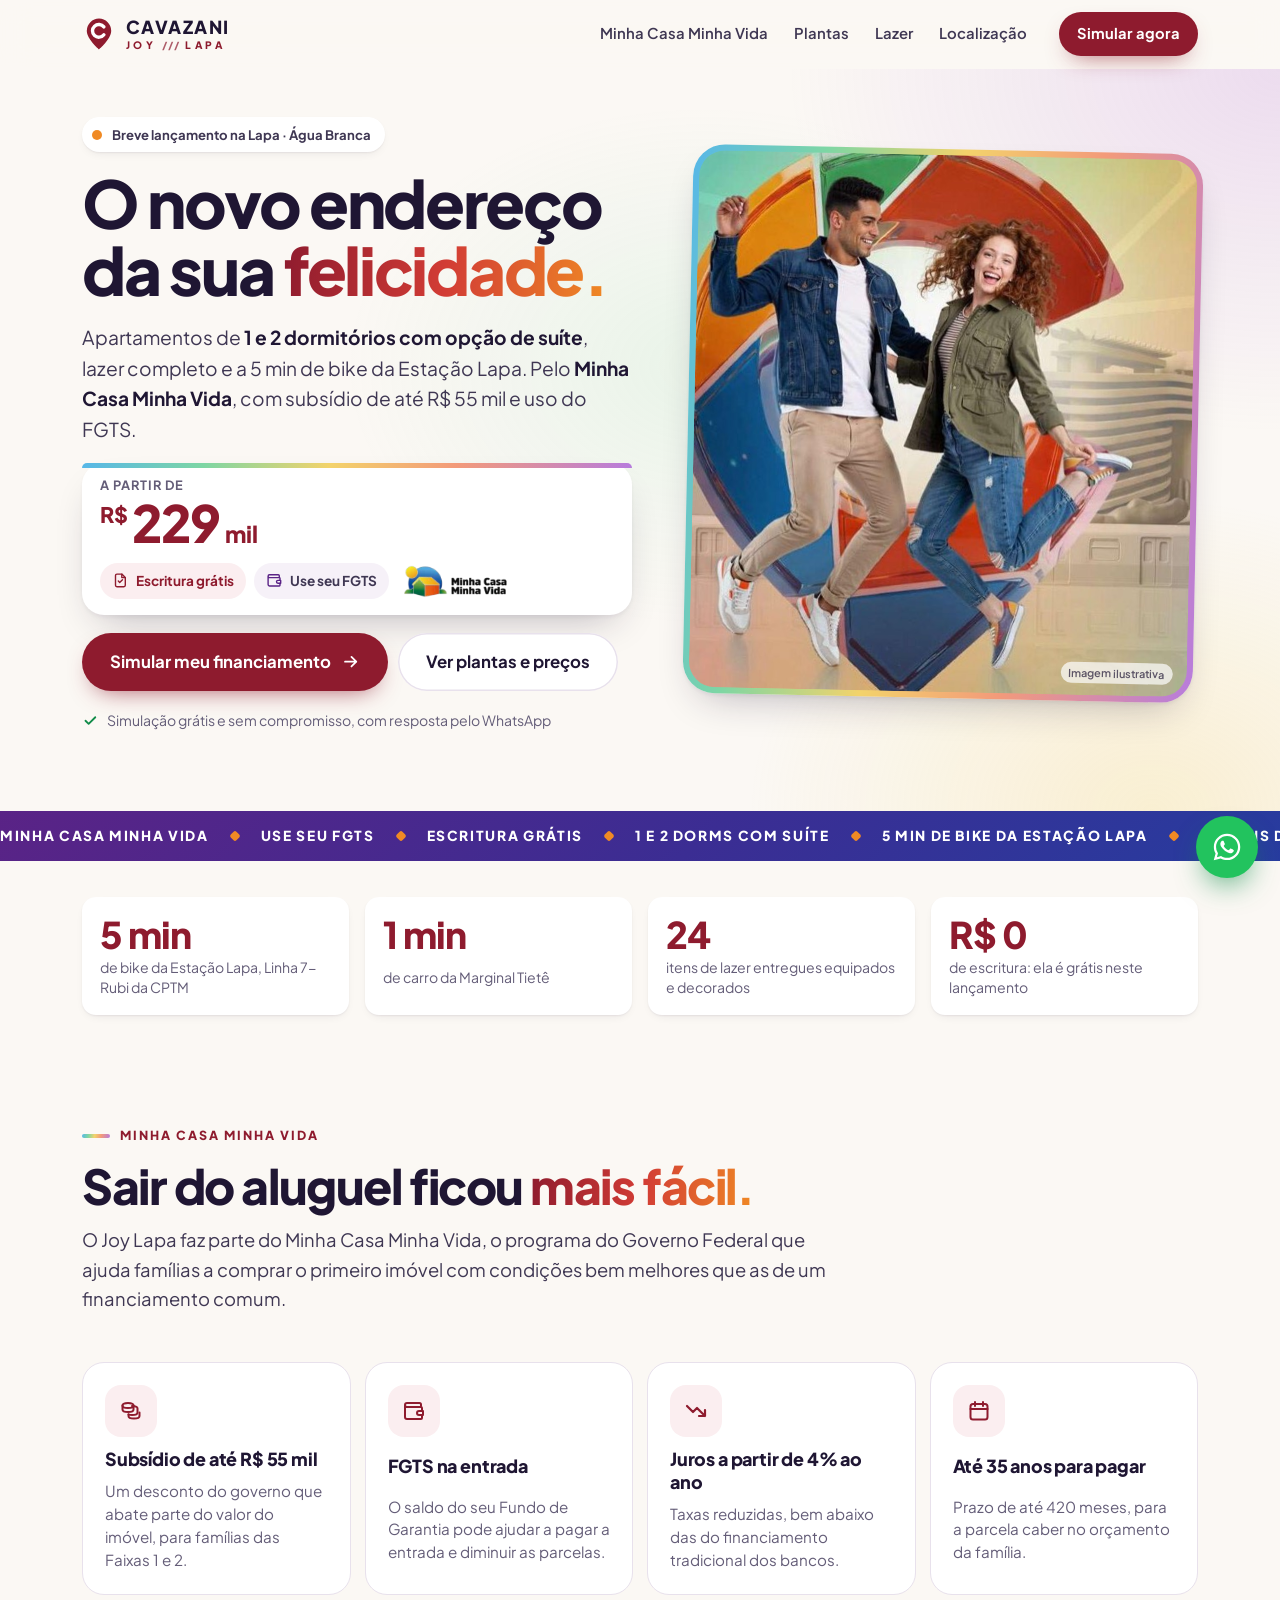
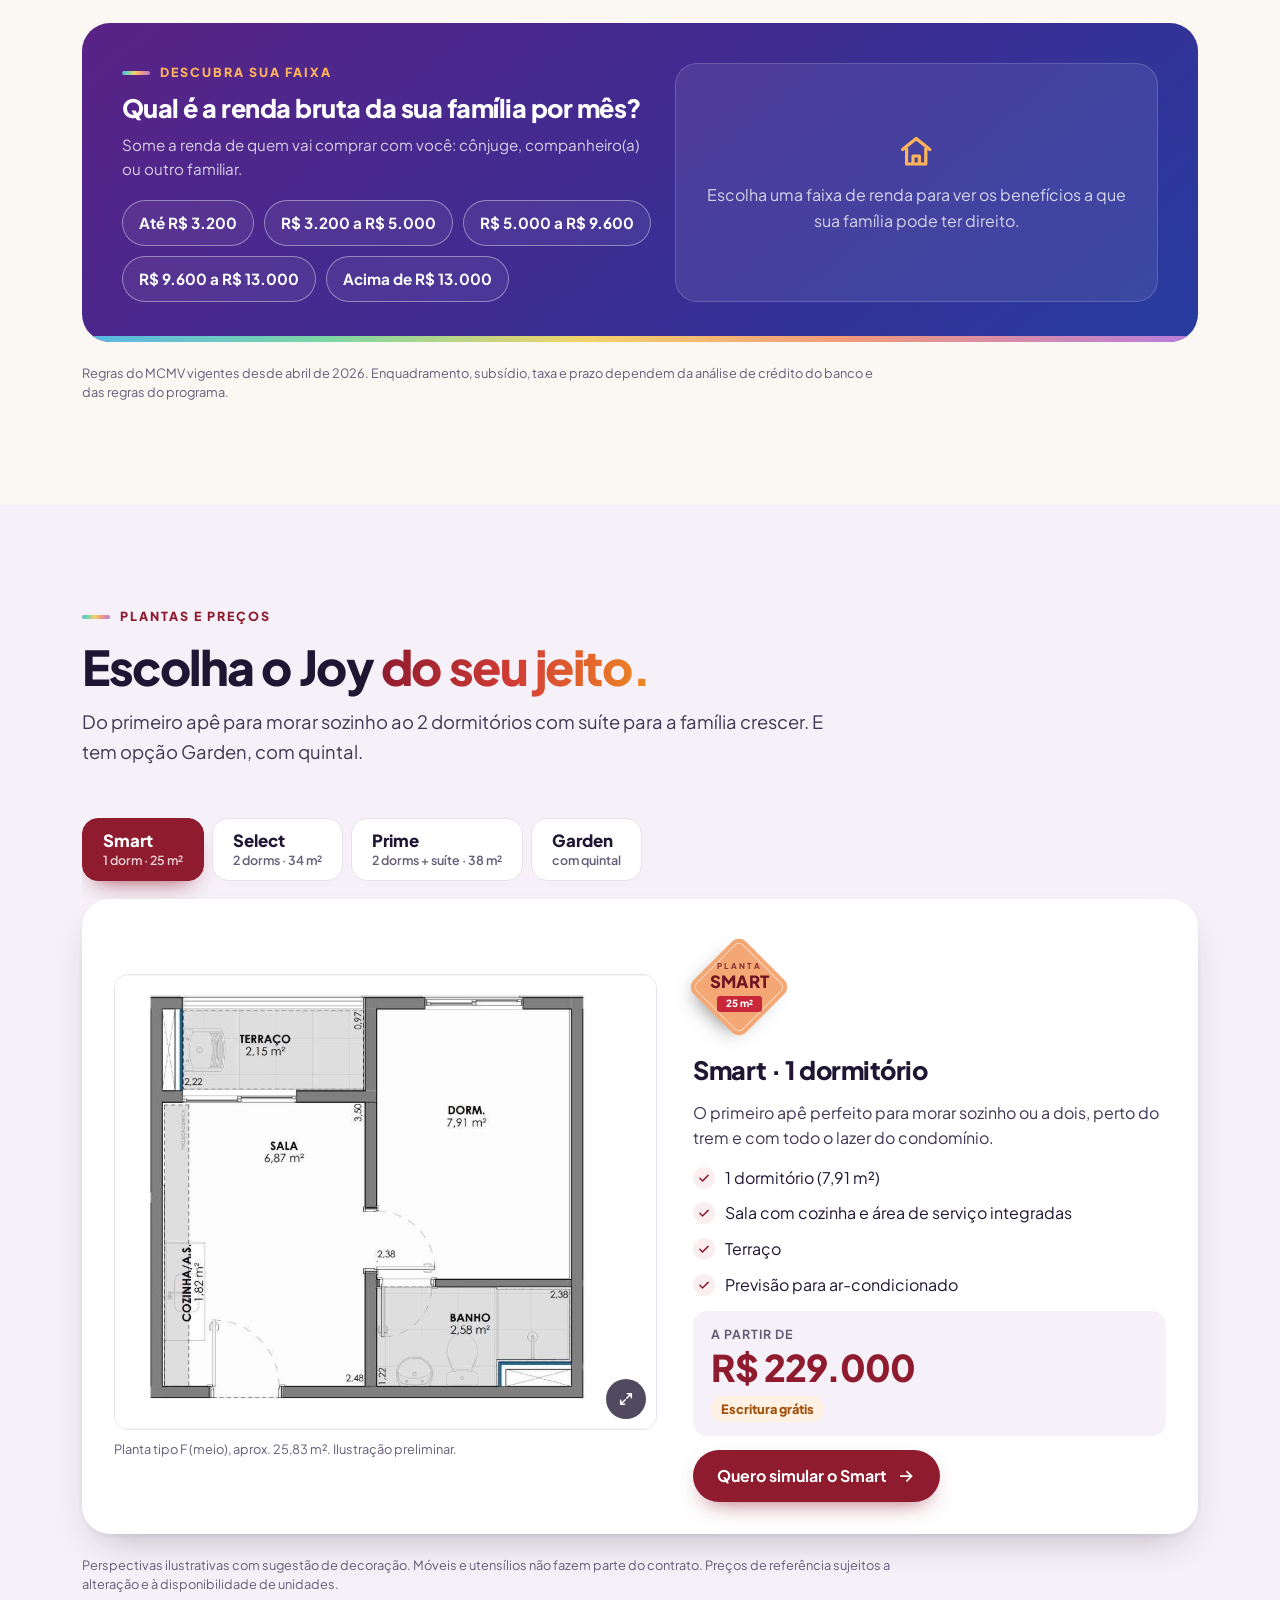
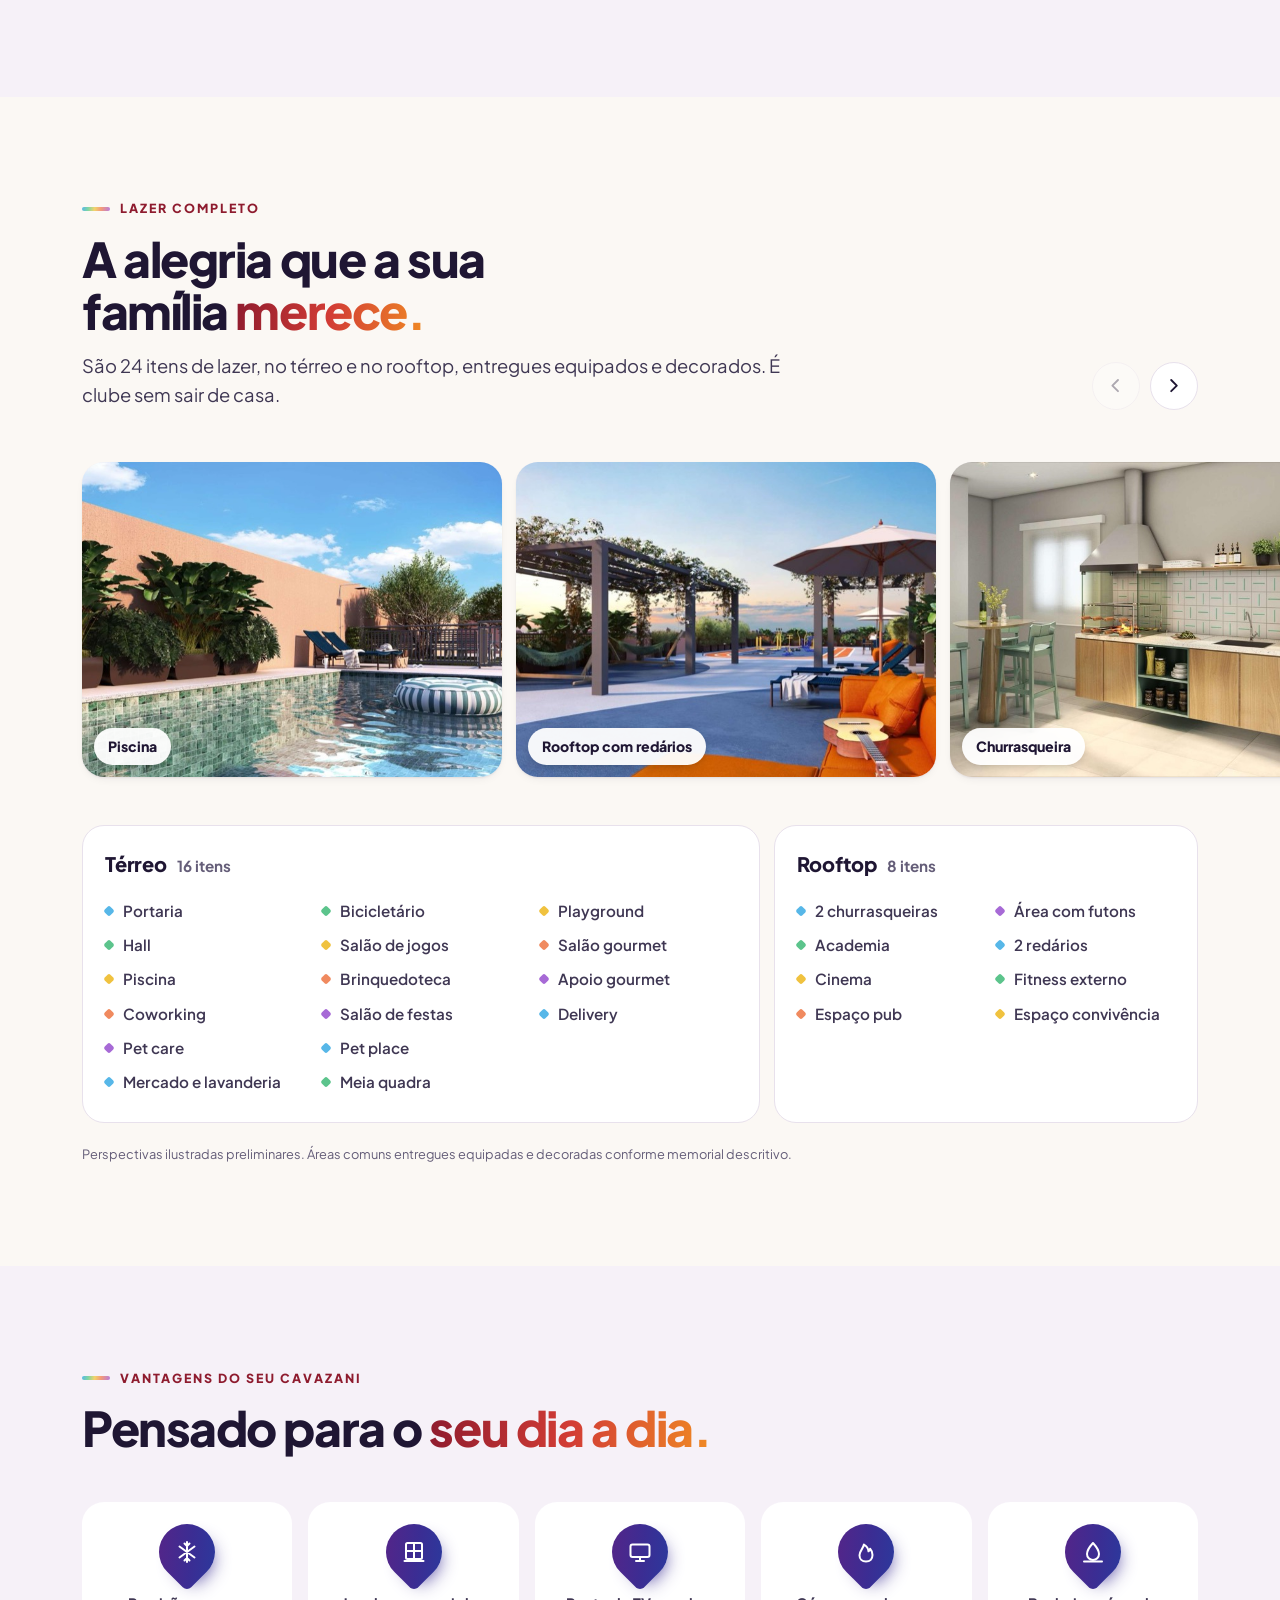
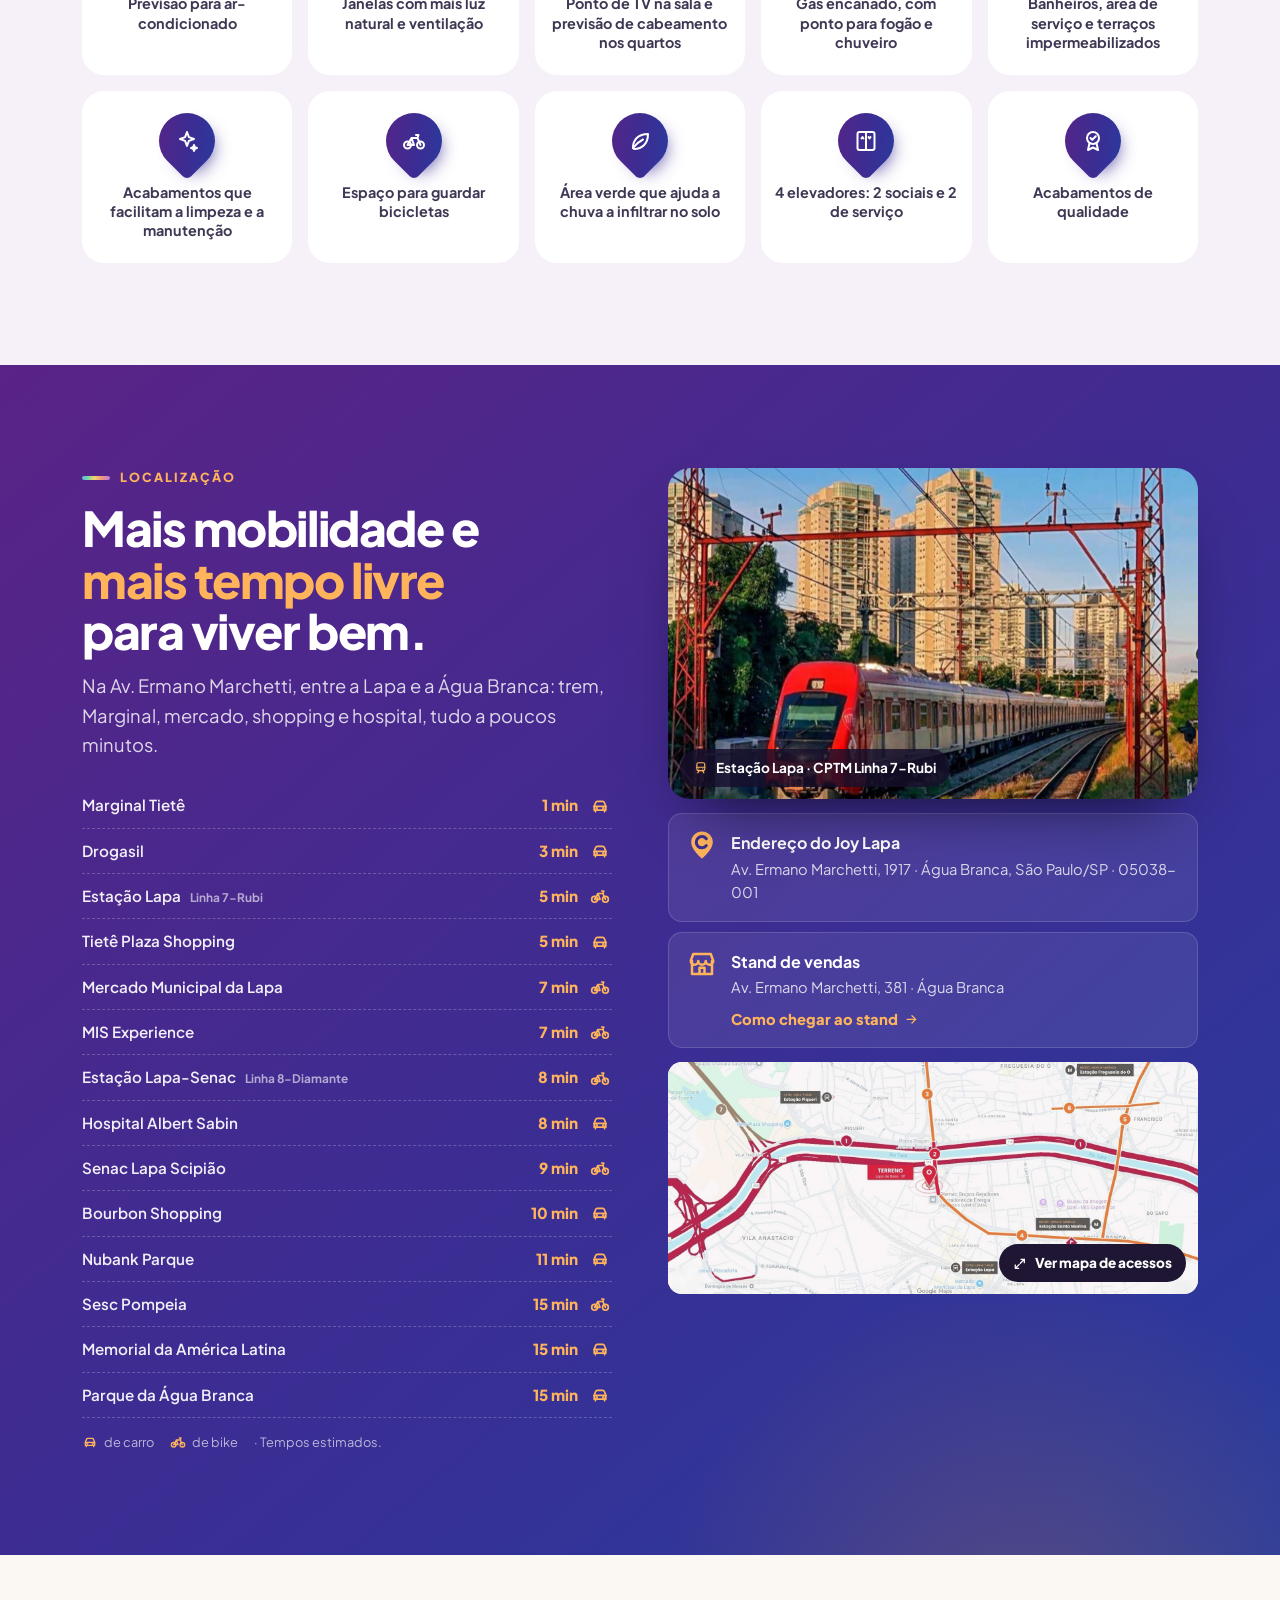
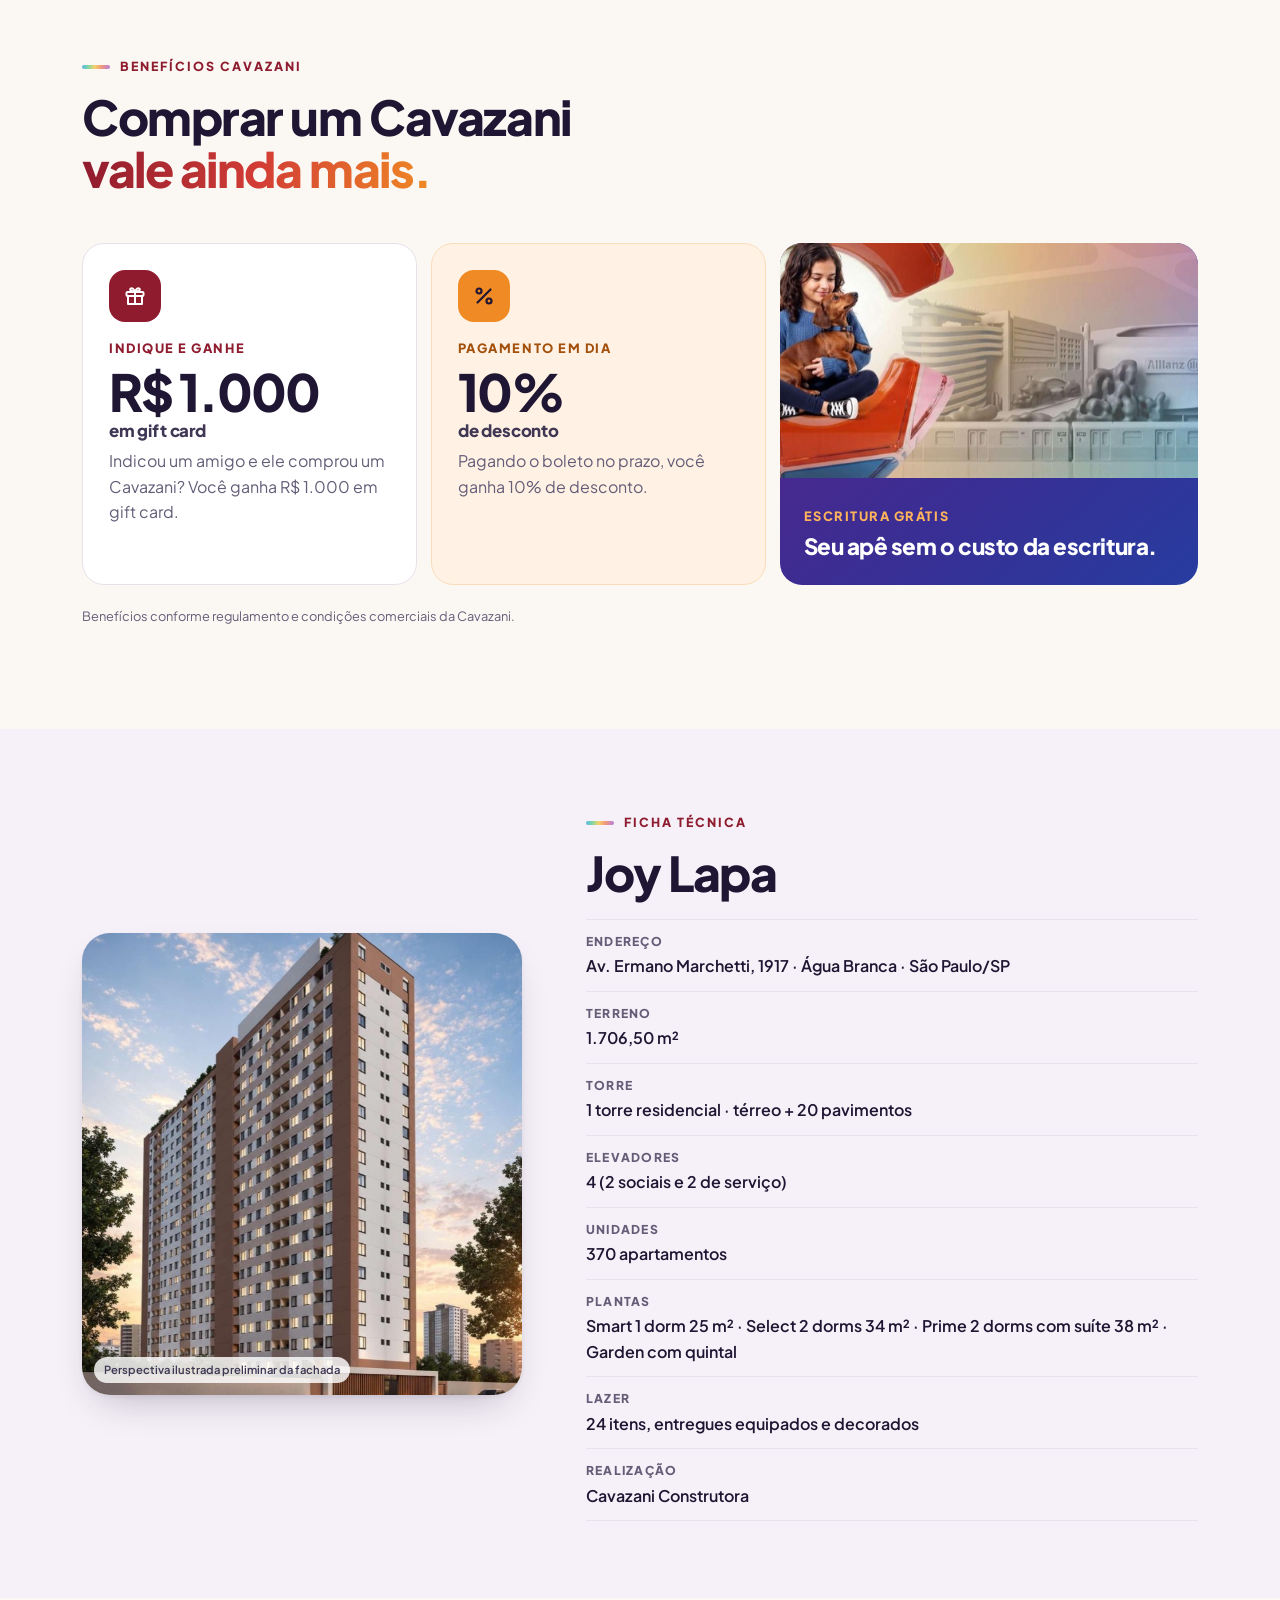
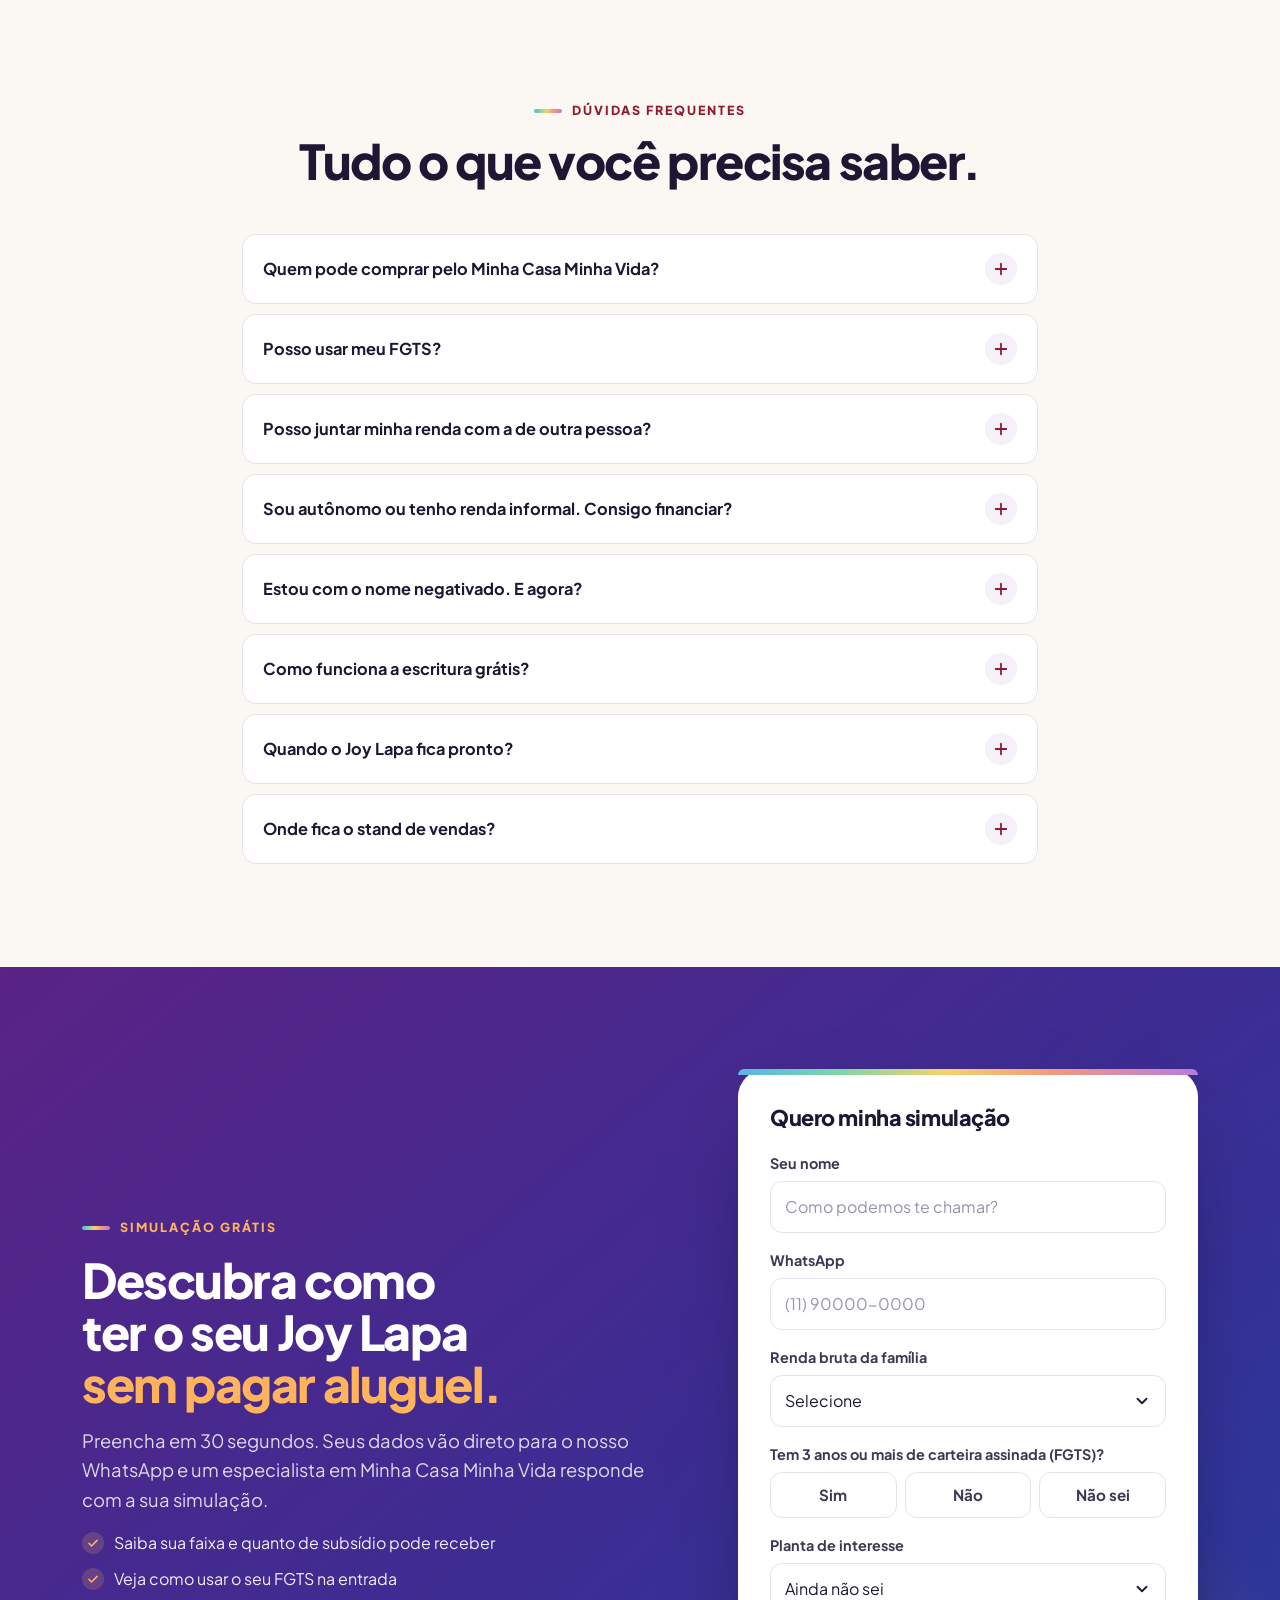
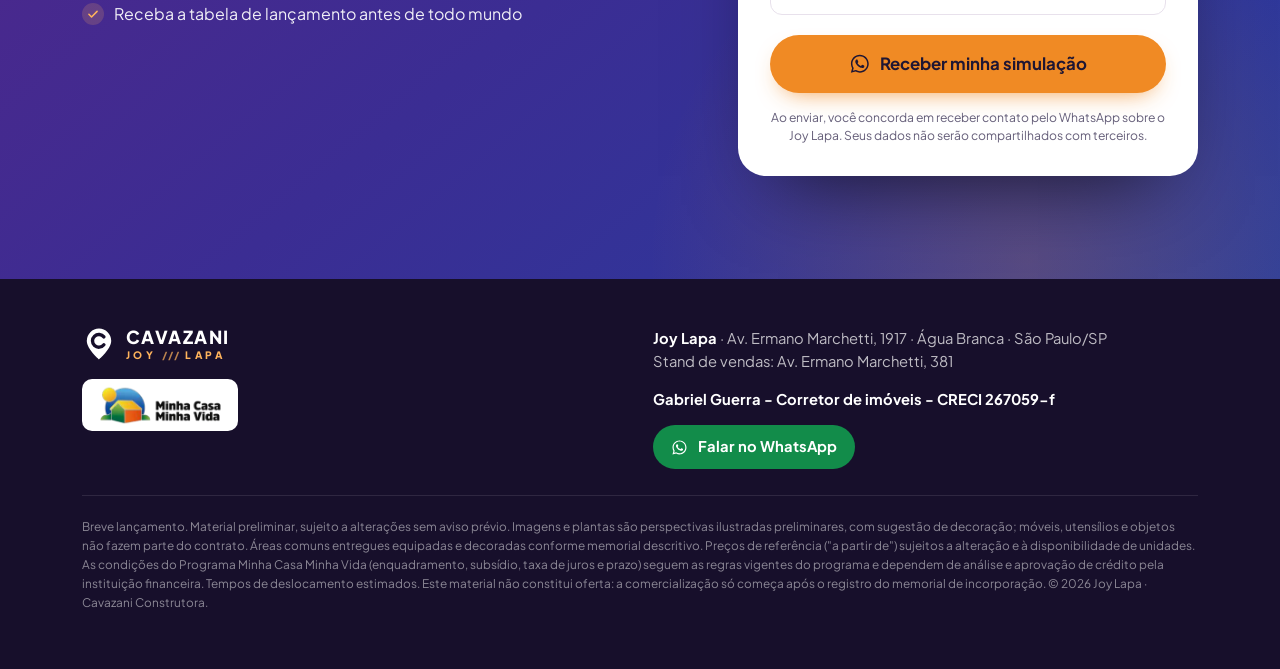
==== commit d9163530: "Corrige o Meta Pixel e garante o envio do evento Lead O código completo do Pixel tinha sido colado n" ====
--- a/index.html
+++ b/index.html
@@ -90,6 +90,8 @@
     </defs>
   </svg>
 
+  <noscript><img height="1" width="1" style="display:none" alt="" src="https://www.facebook.com/tr?id=2018343195510481&amp;ev=PageView&amp;noscript=1"></noscript>
+
   <a class="skip" href="#conteudo">Pular para o conteúdo</a>
 
   <!-- Topo -->
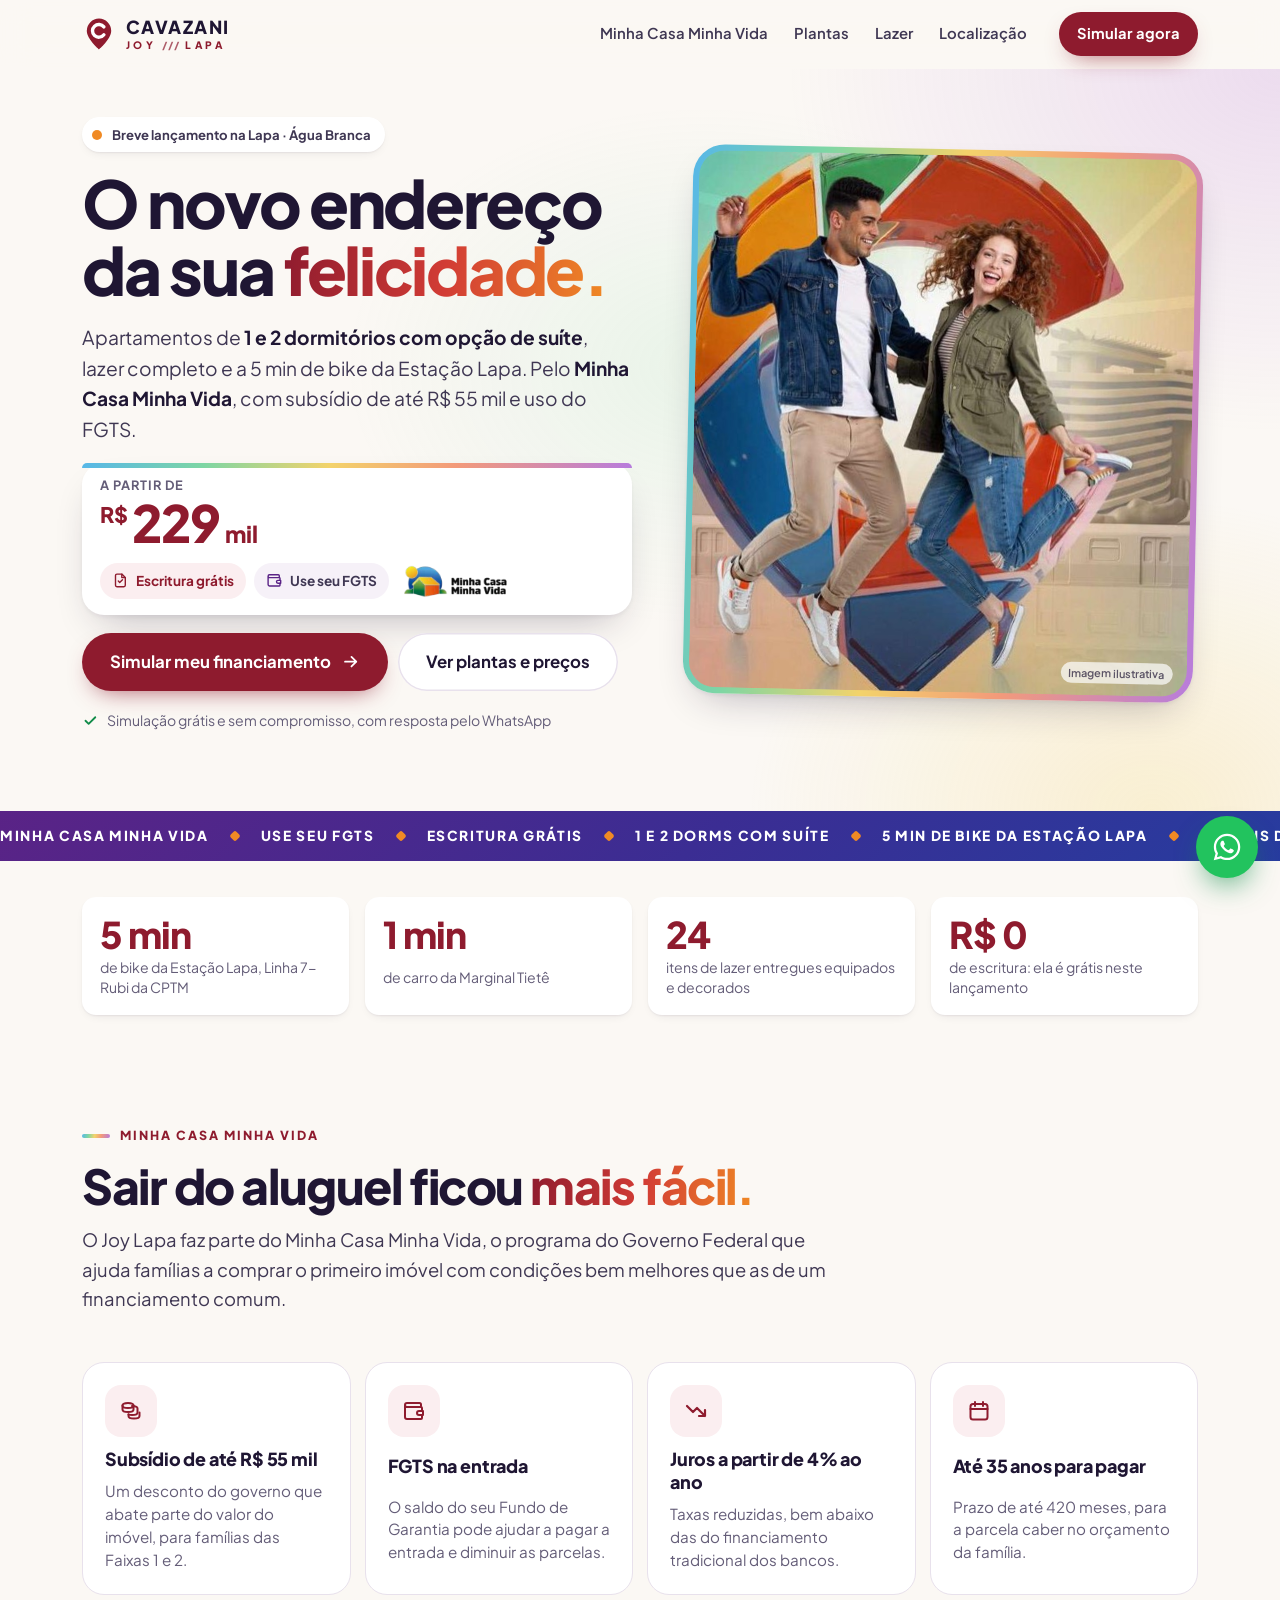
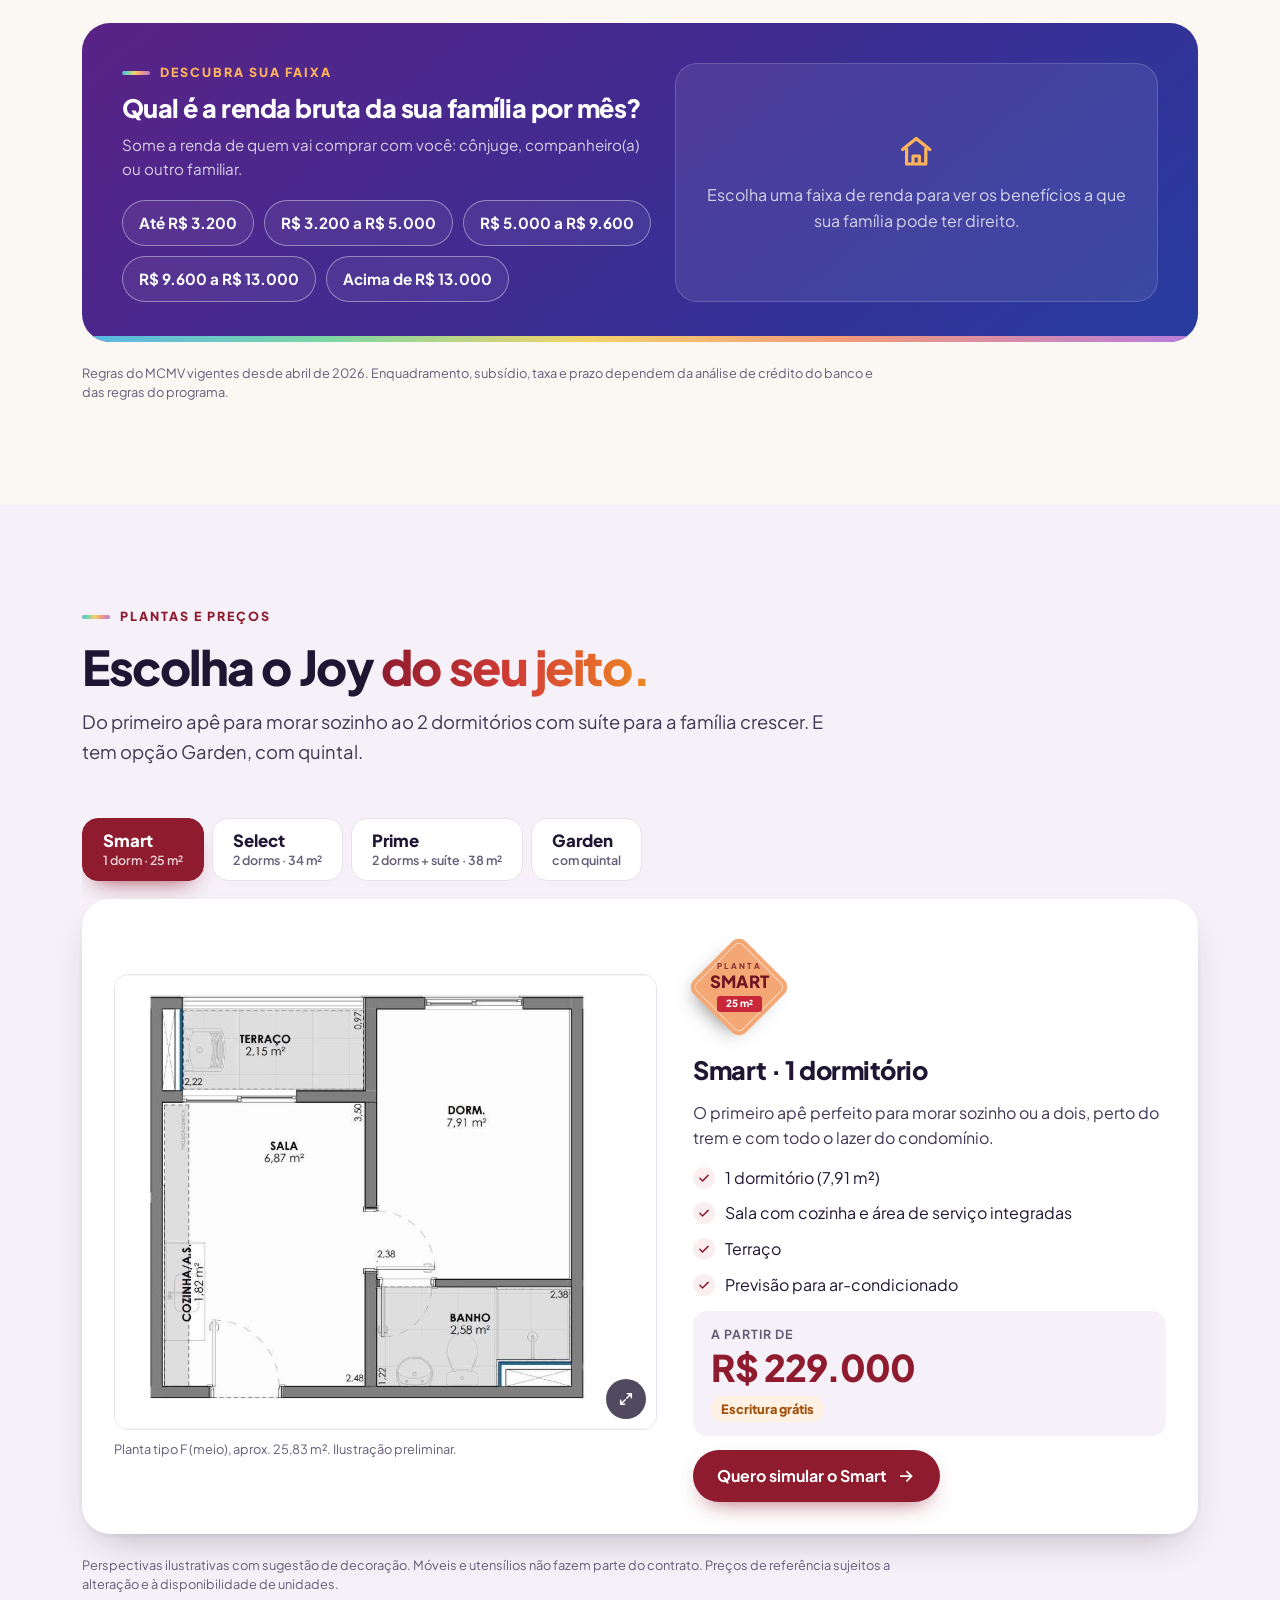
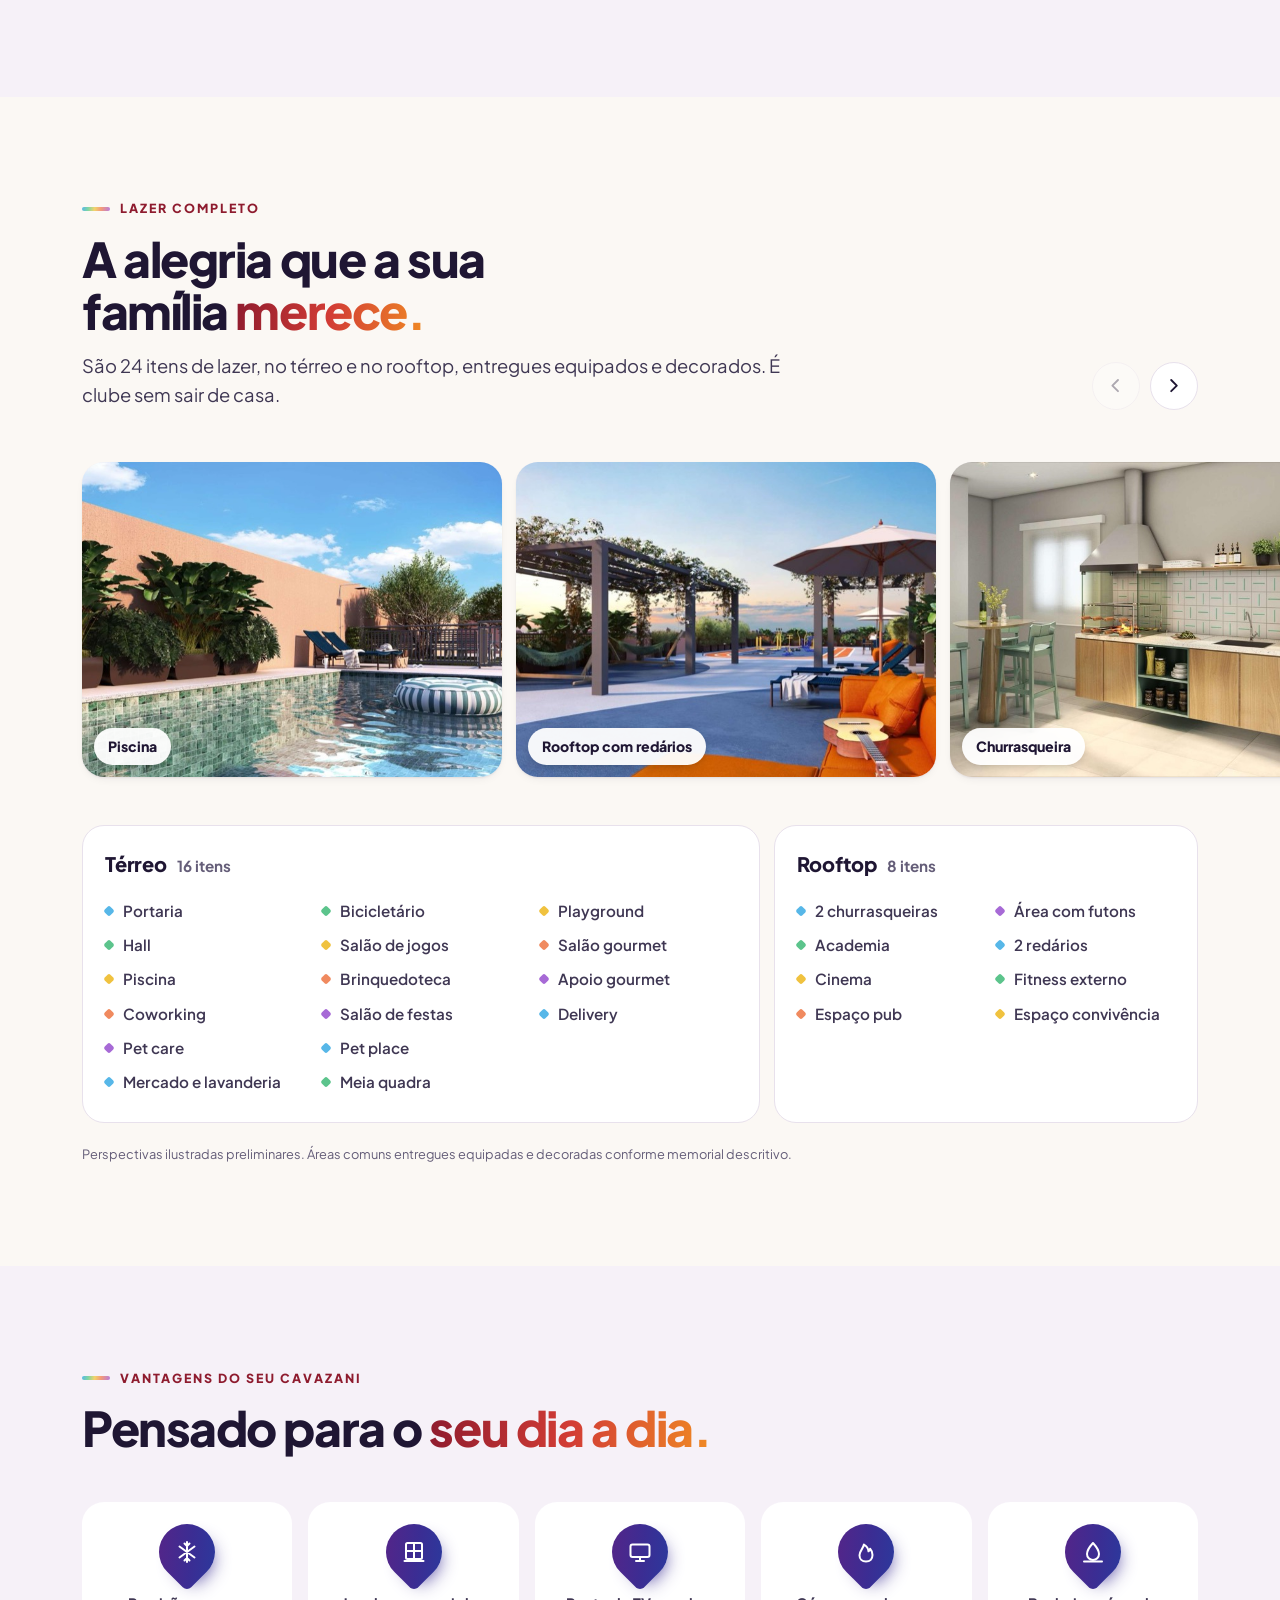
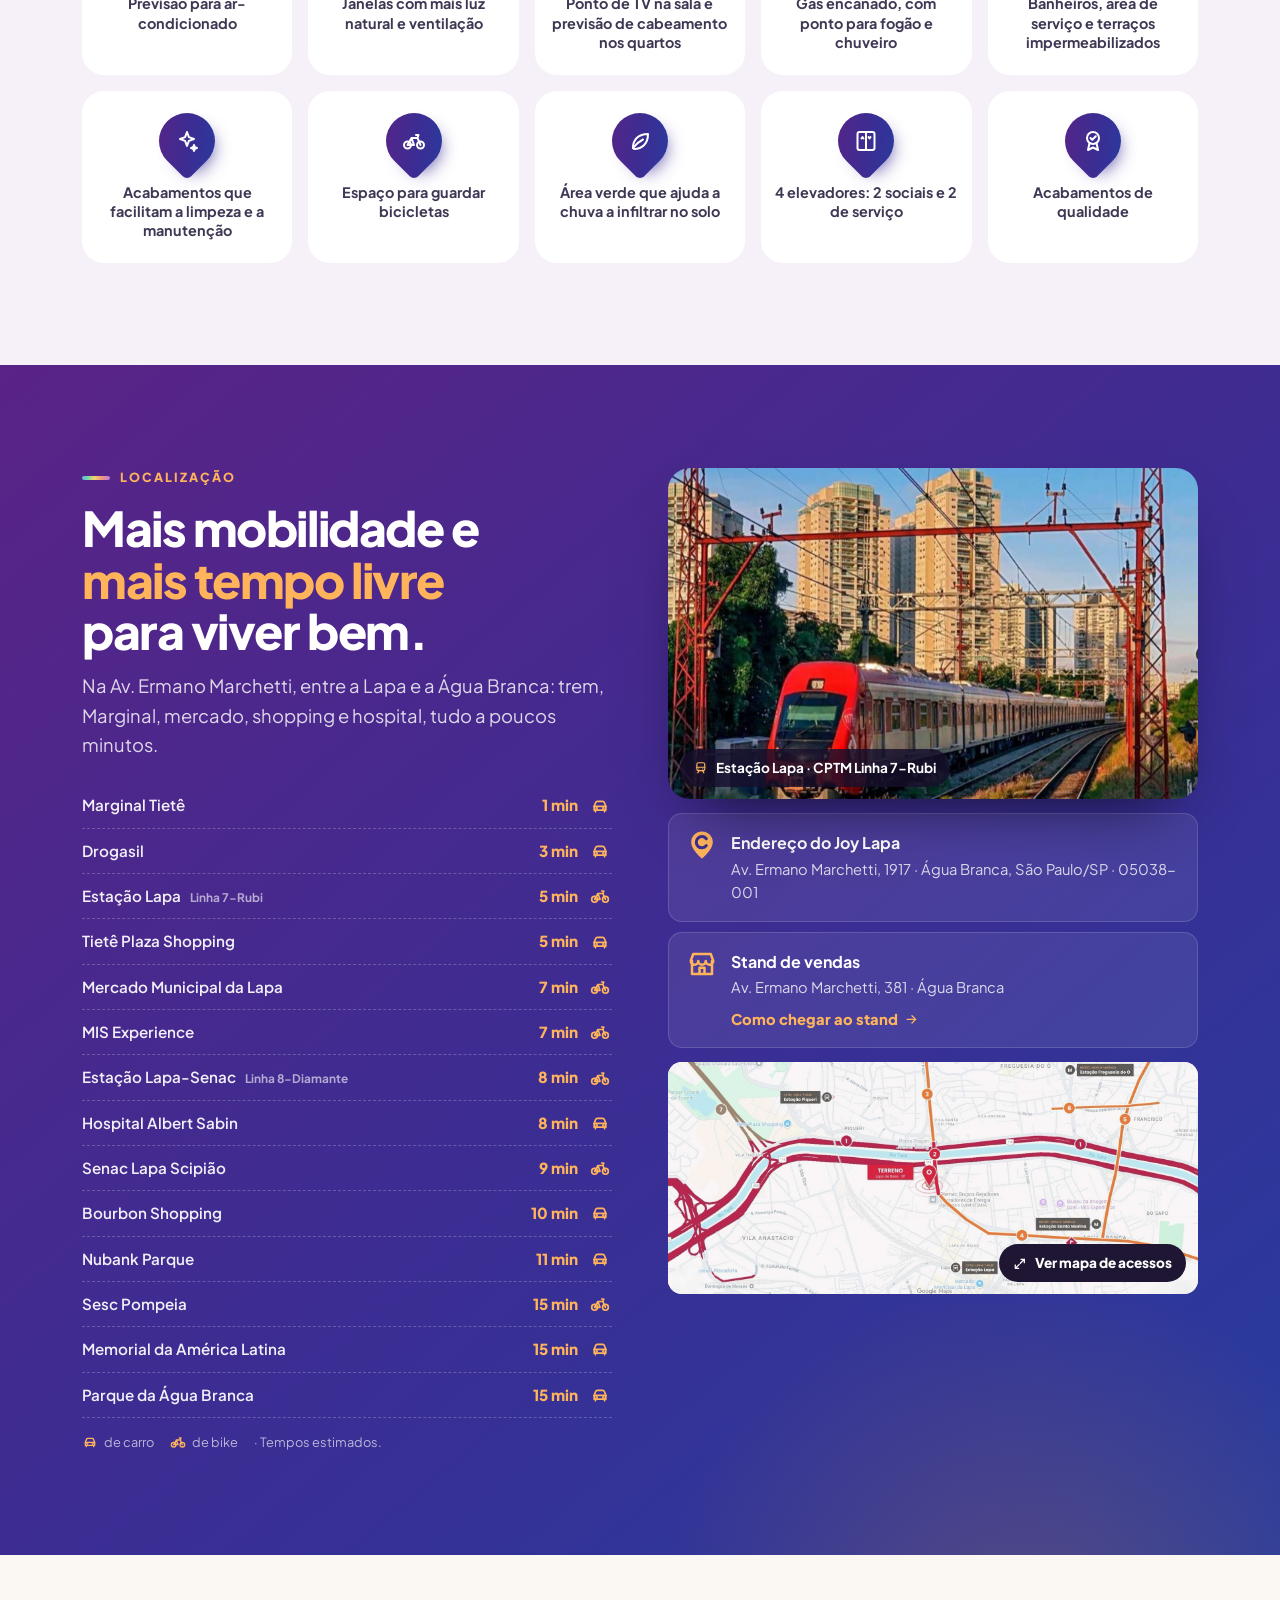
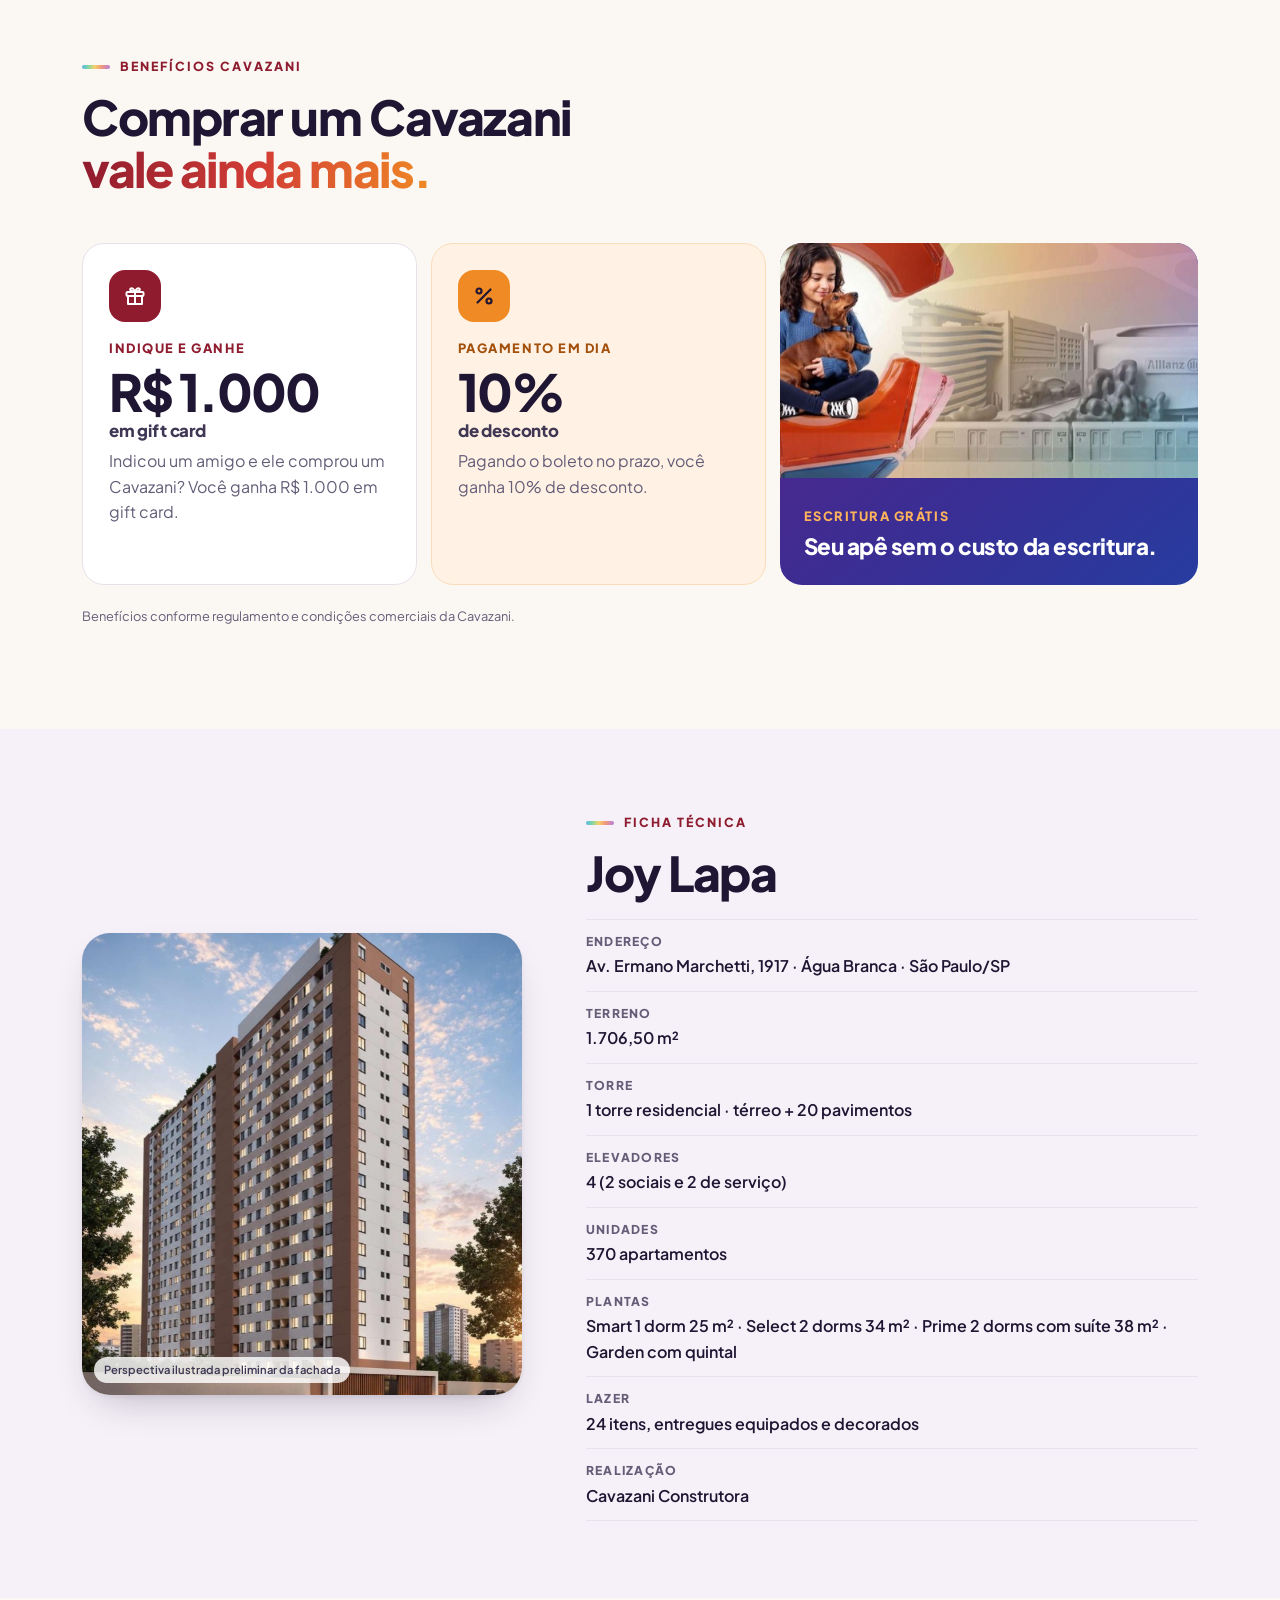
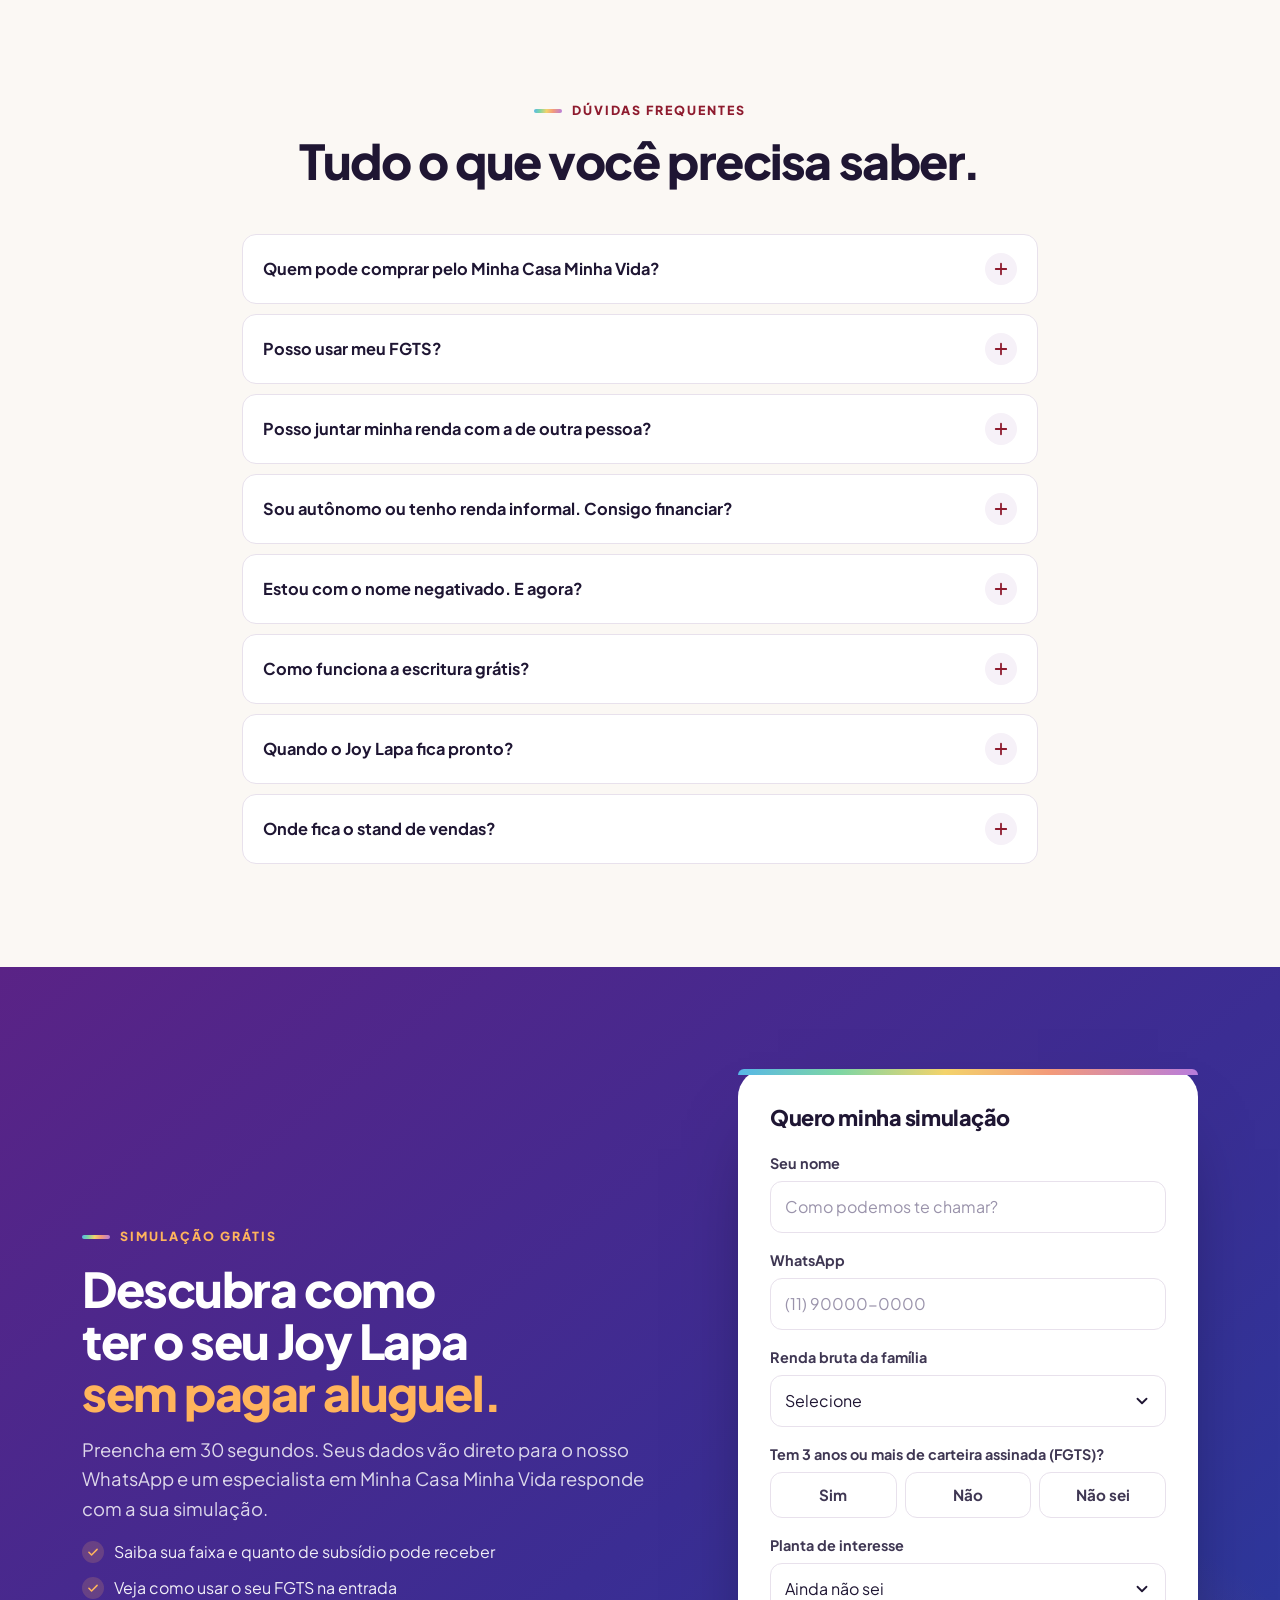
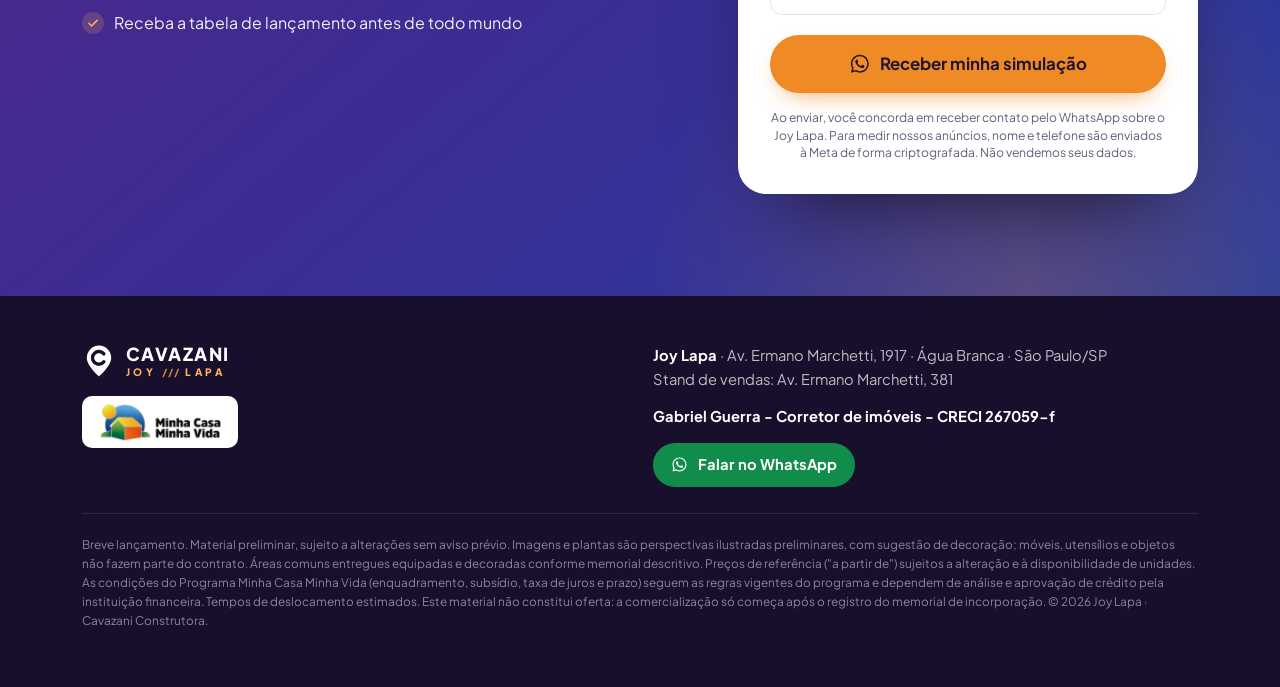
==== commit dec84a9b: "Envia o Lead também pela API de Conversões da Meta Nova função da Netlify (netlify/functions/lead.mj" ====
--- a/index.html
+++ b/index.html
@@ -25,7 +25,7 @@
   <link rel="preconnect" href="https://fonts.gstatic.com" crossorigin>
   <link href="https://fonts.googleapis.com/css2?family=Plus+Jakarta+Sans:wght@400;500;600;700;800&display=swap" rel="stylesheet">
   <link rel="preload" as="image" href="assets/img/hero.jpg" imagesrcset="assets/img/hero-sm.jpg 760w, assets/img/hero.jpg 1400w" imagesizes="(min-width: 960px) 1300px, 140vw">
-  <link rel="stylesheet" href="css/style.css">
+  <link rel="stylesheet" href="css/style.css?v=3">
   <script>document.documentElement.classList.add('js')</script>
 
   <script type="application/ld+json">
@@ -676,7 +676,7 @@
           <button class="btn btn--orange btn--lg btn--block" type="submit" data-submit>
             <svg aria-hidden="true"><use href="#i-wa"/></svg><span>Receber minha simulação</span>
           </button>
-          <p class="form__legal">Ao enviar, você concorda em receber contato pelo WhatsApp sobre o Joy Lapa. Seus dados não serão compartilhados com terceiros.</p>
+          <p class="form__legal">Ao enviar, você concorda em receber contato pelo WhatsApp sobre o Joy Lapa. Para medir nossos anúncios, nome e telefone são enviados à Meta de forma criptografada. Não vendemos seus dados.</p>
           <p class="form__status" role="status" aria-live="polite" data-form-status></p>
         </form>
       </div>
@@ -725,6 +725,6 @@
     <button type="button" class="round-btn lightbox__next" data-lb-step="1" aria-label="Próxima imagem"><svg aria-hidden="true"><use href="#i-right"/></svg></button>
   </dialog>
 
-  <script src="js/main.js" defer></script>
+  <script src="js/main.js?v=3" defer></script>
 </body>
 </html>
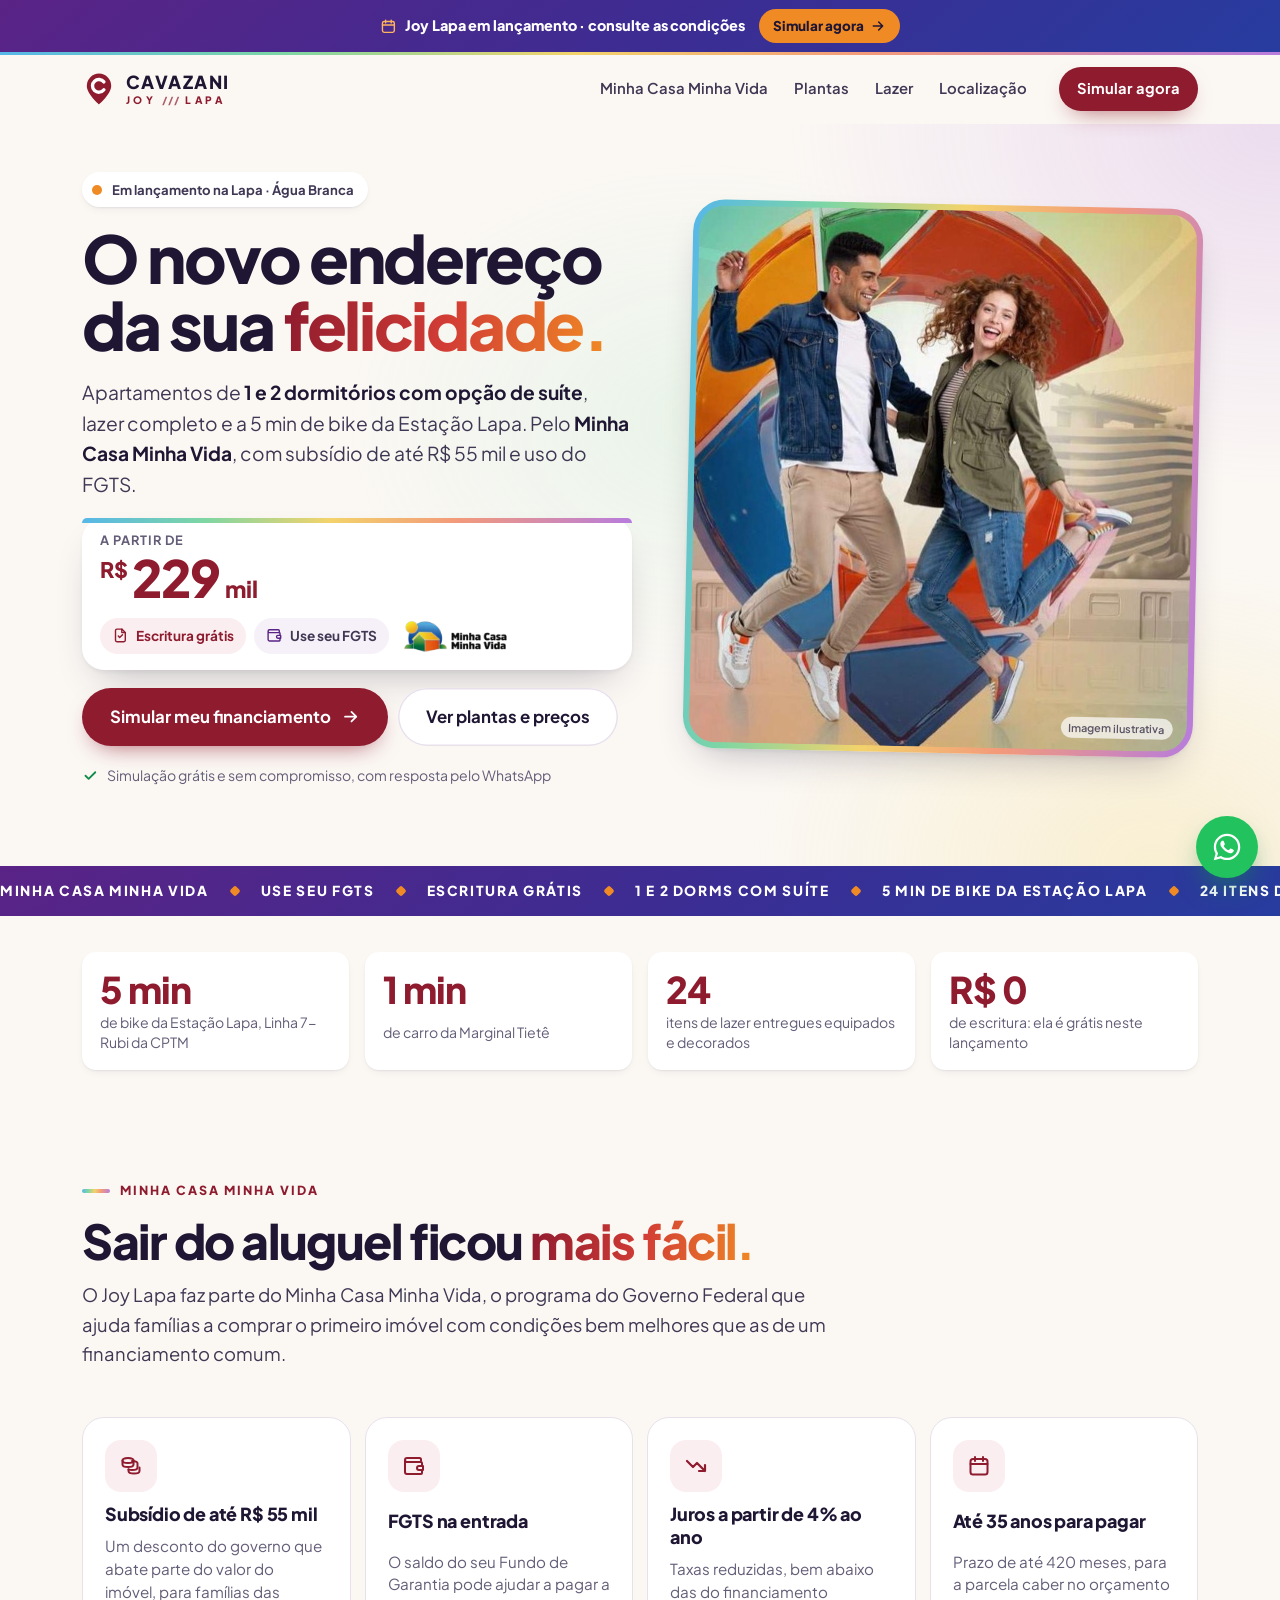
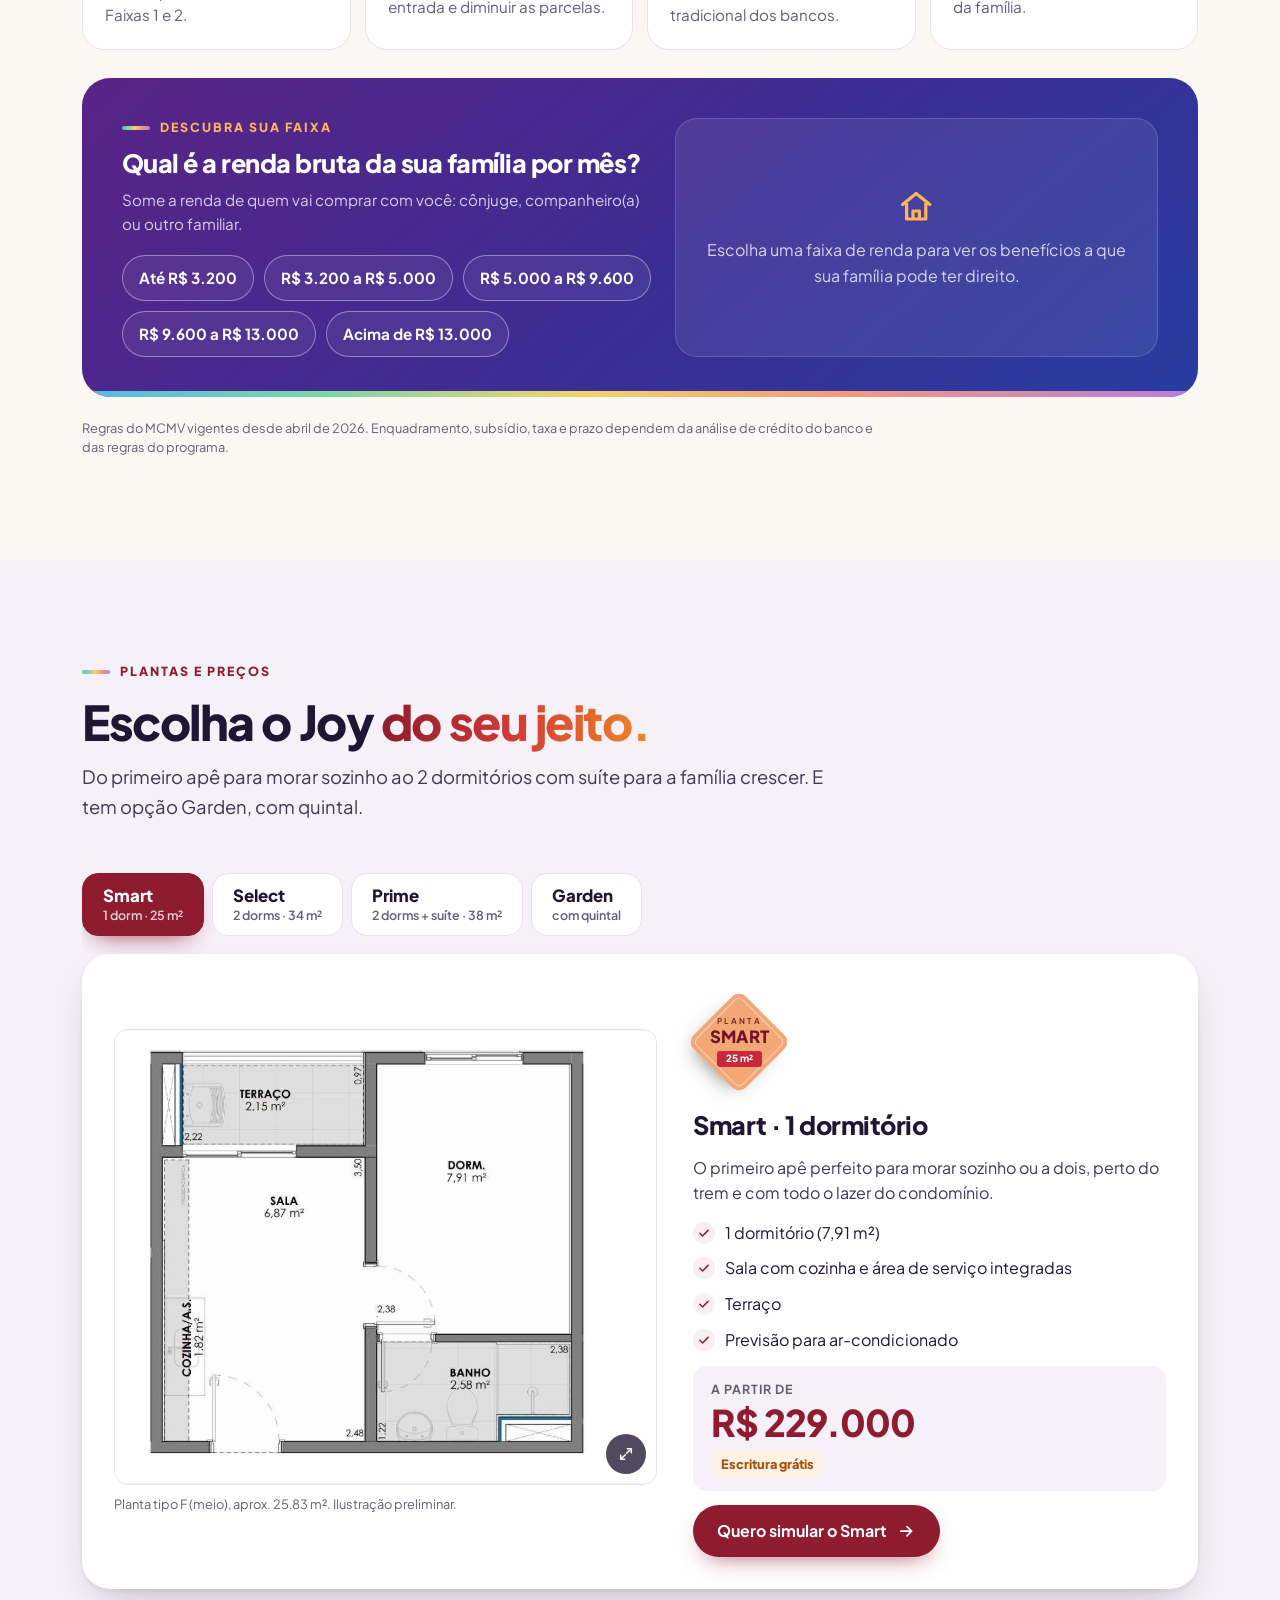
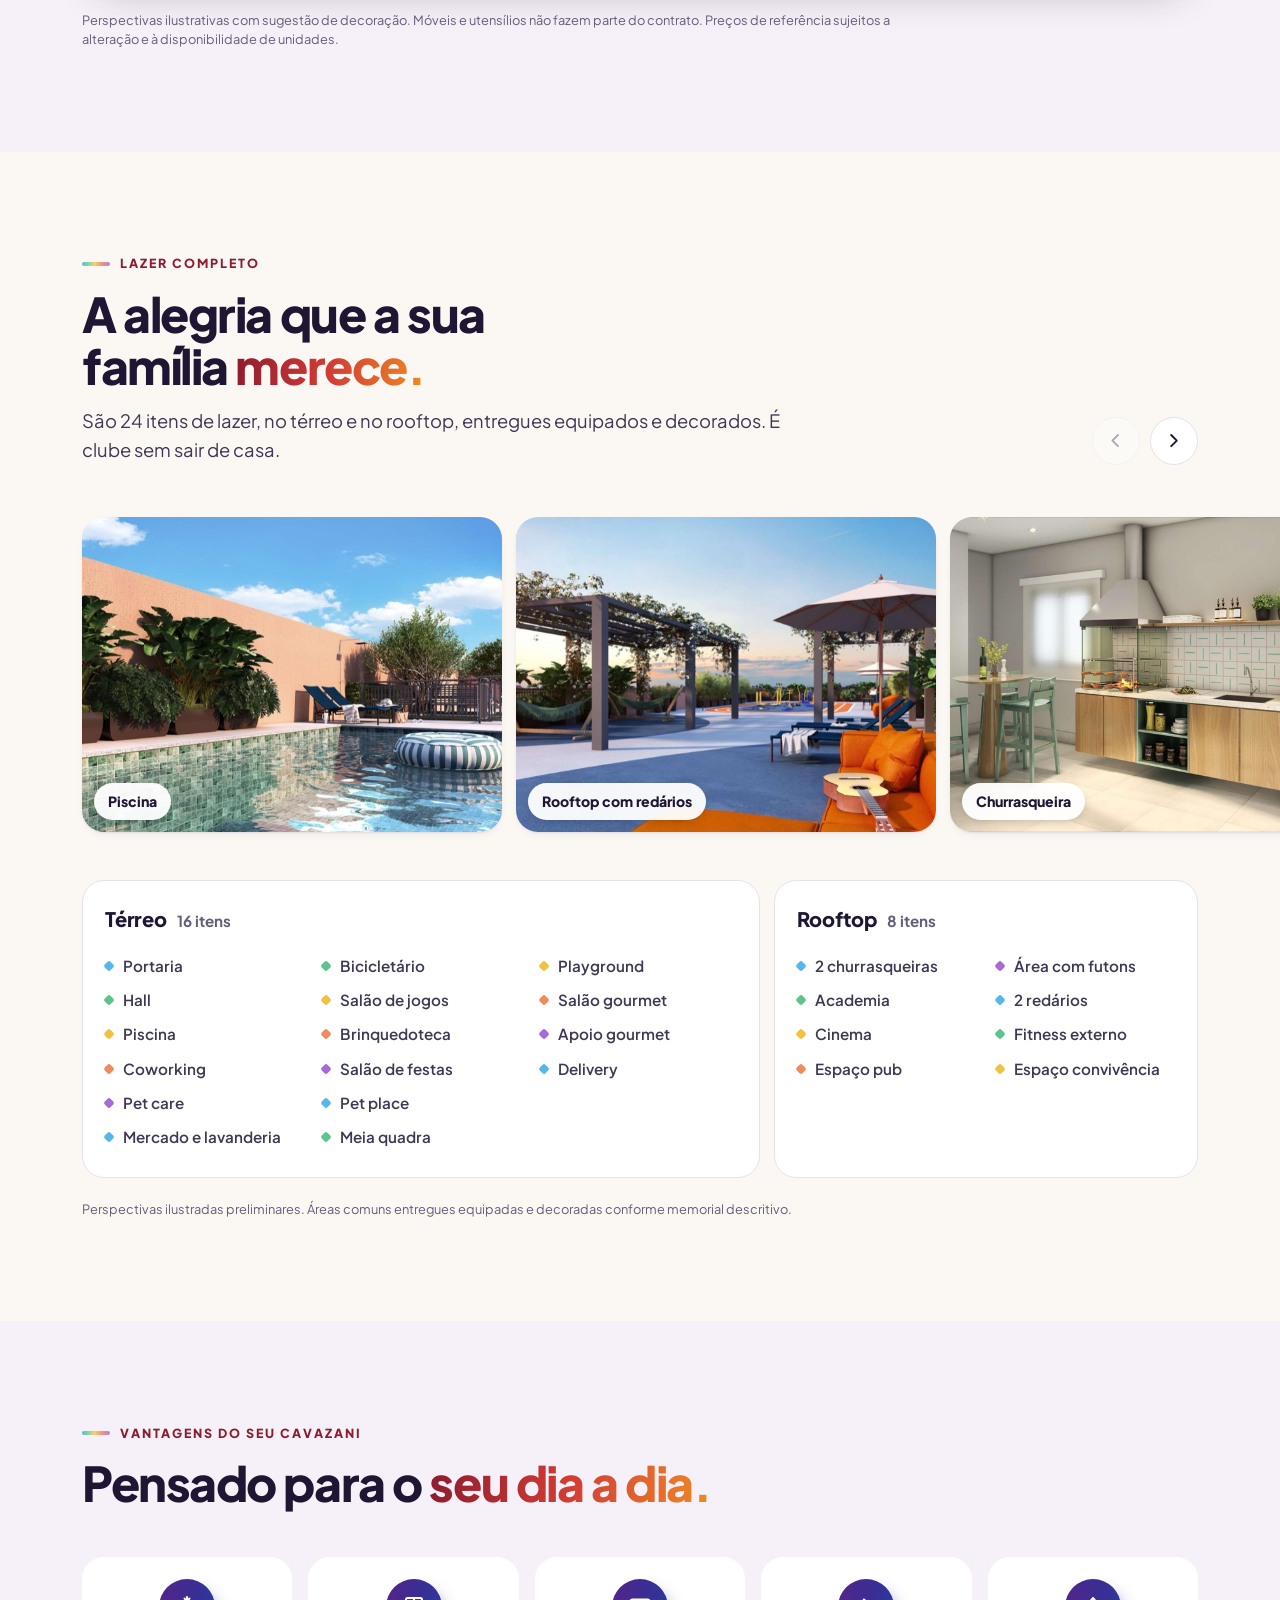
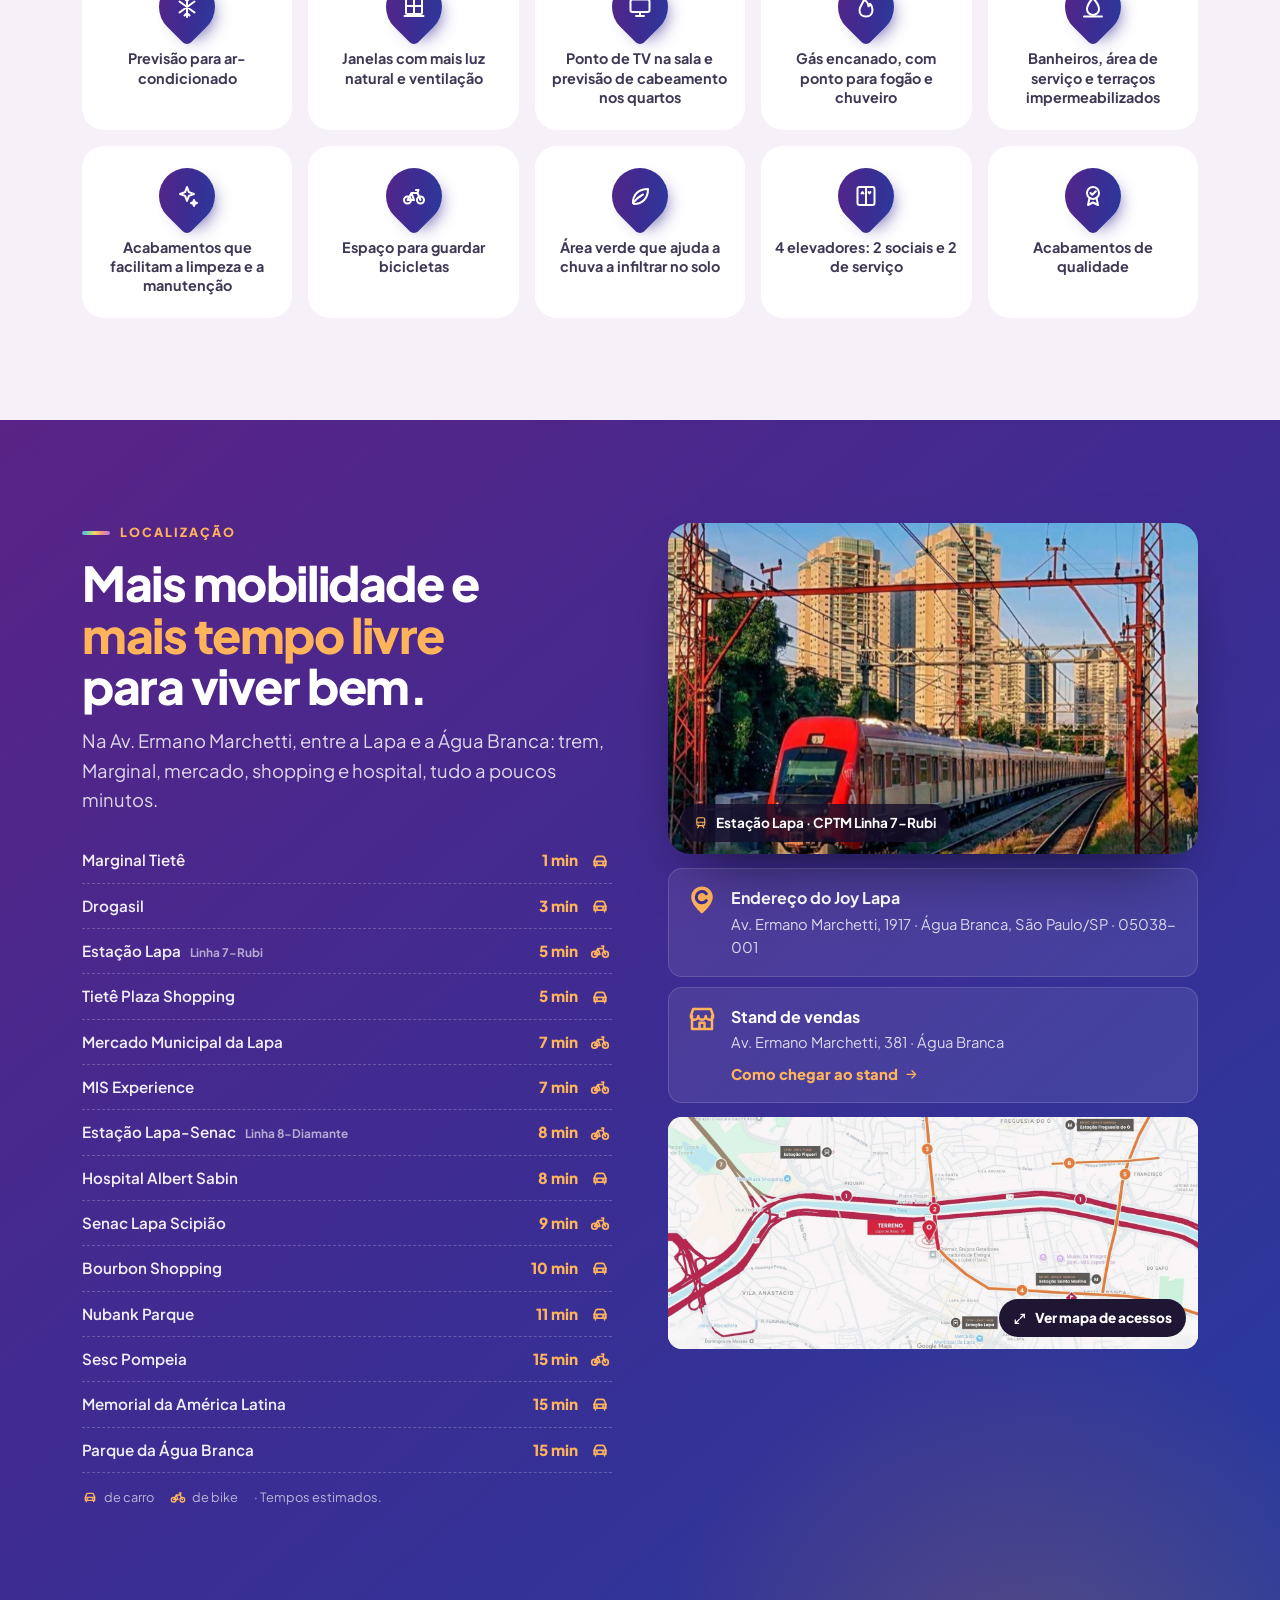
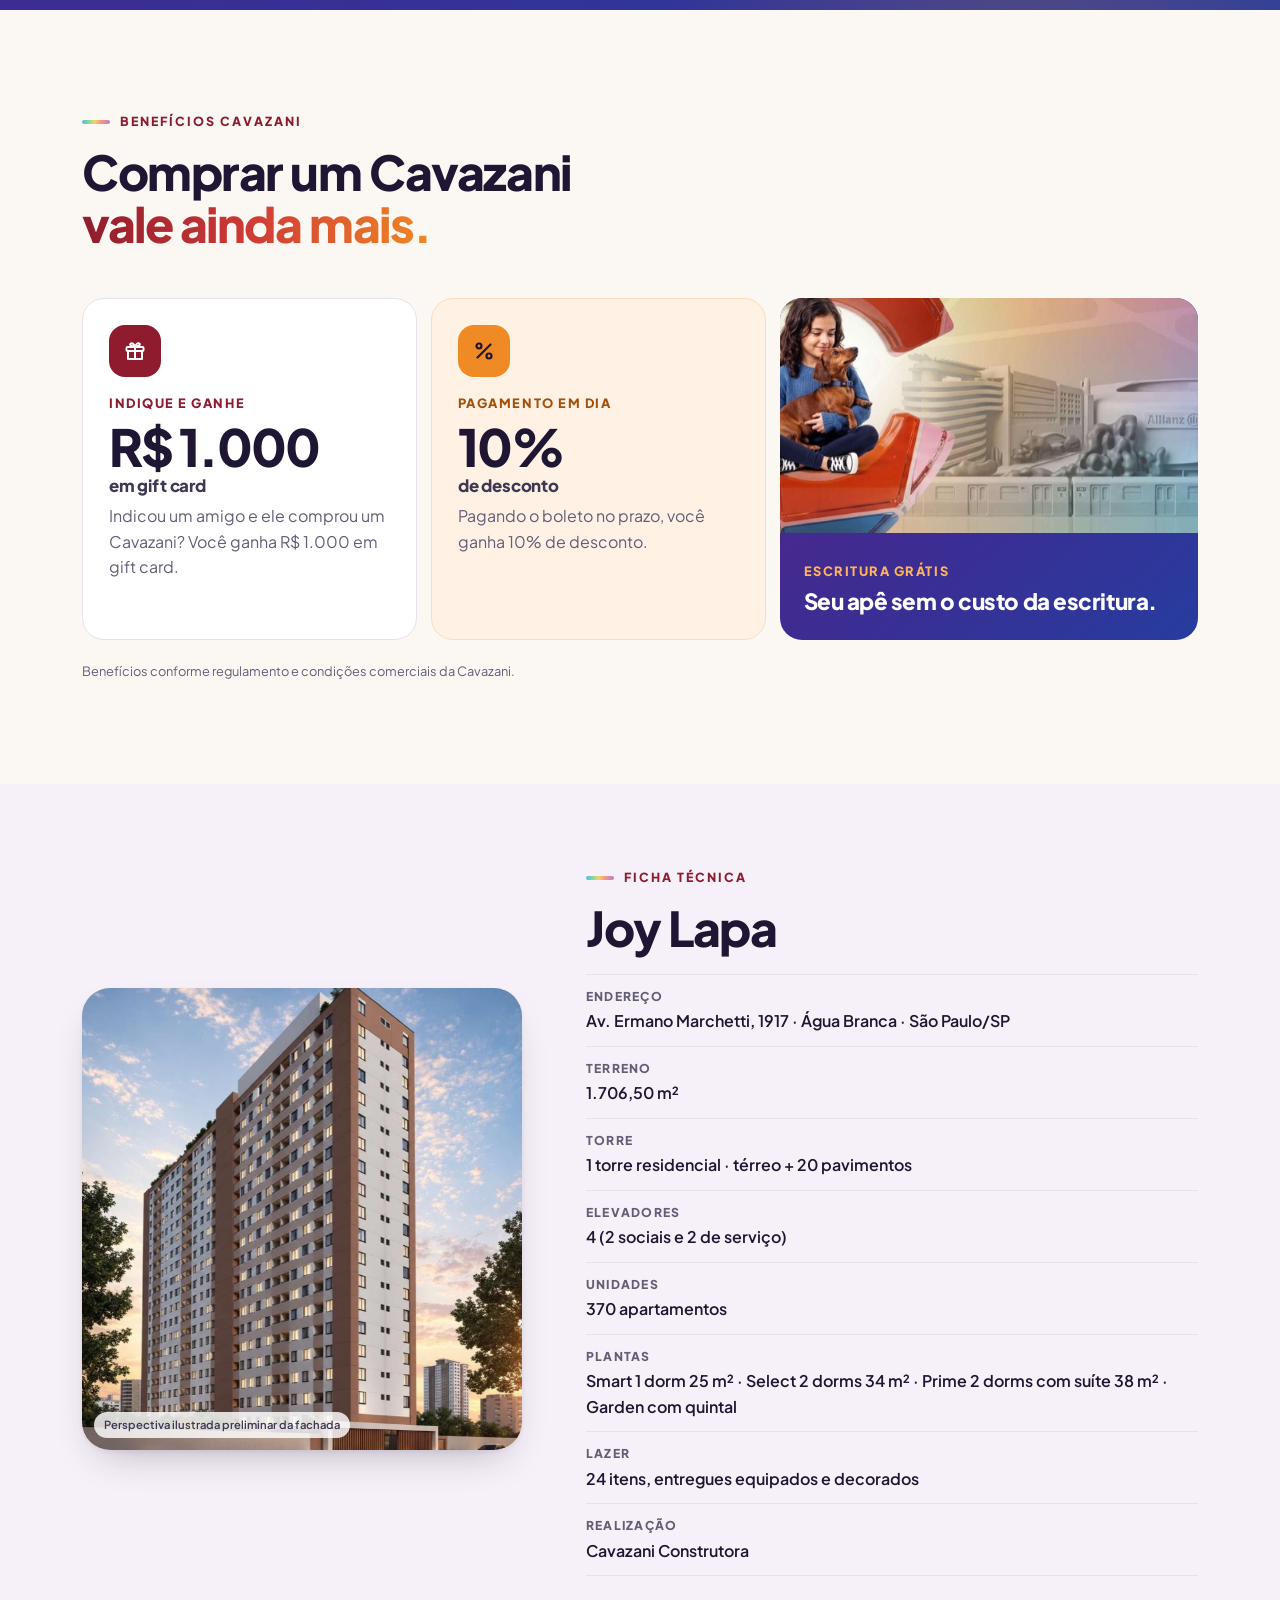
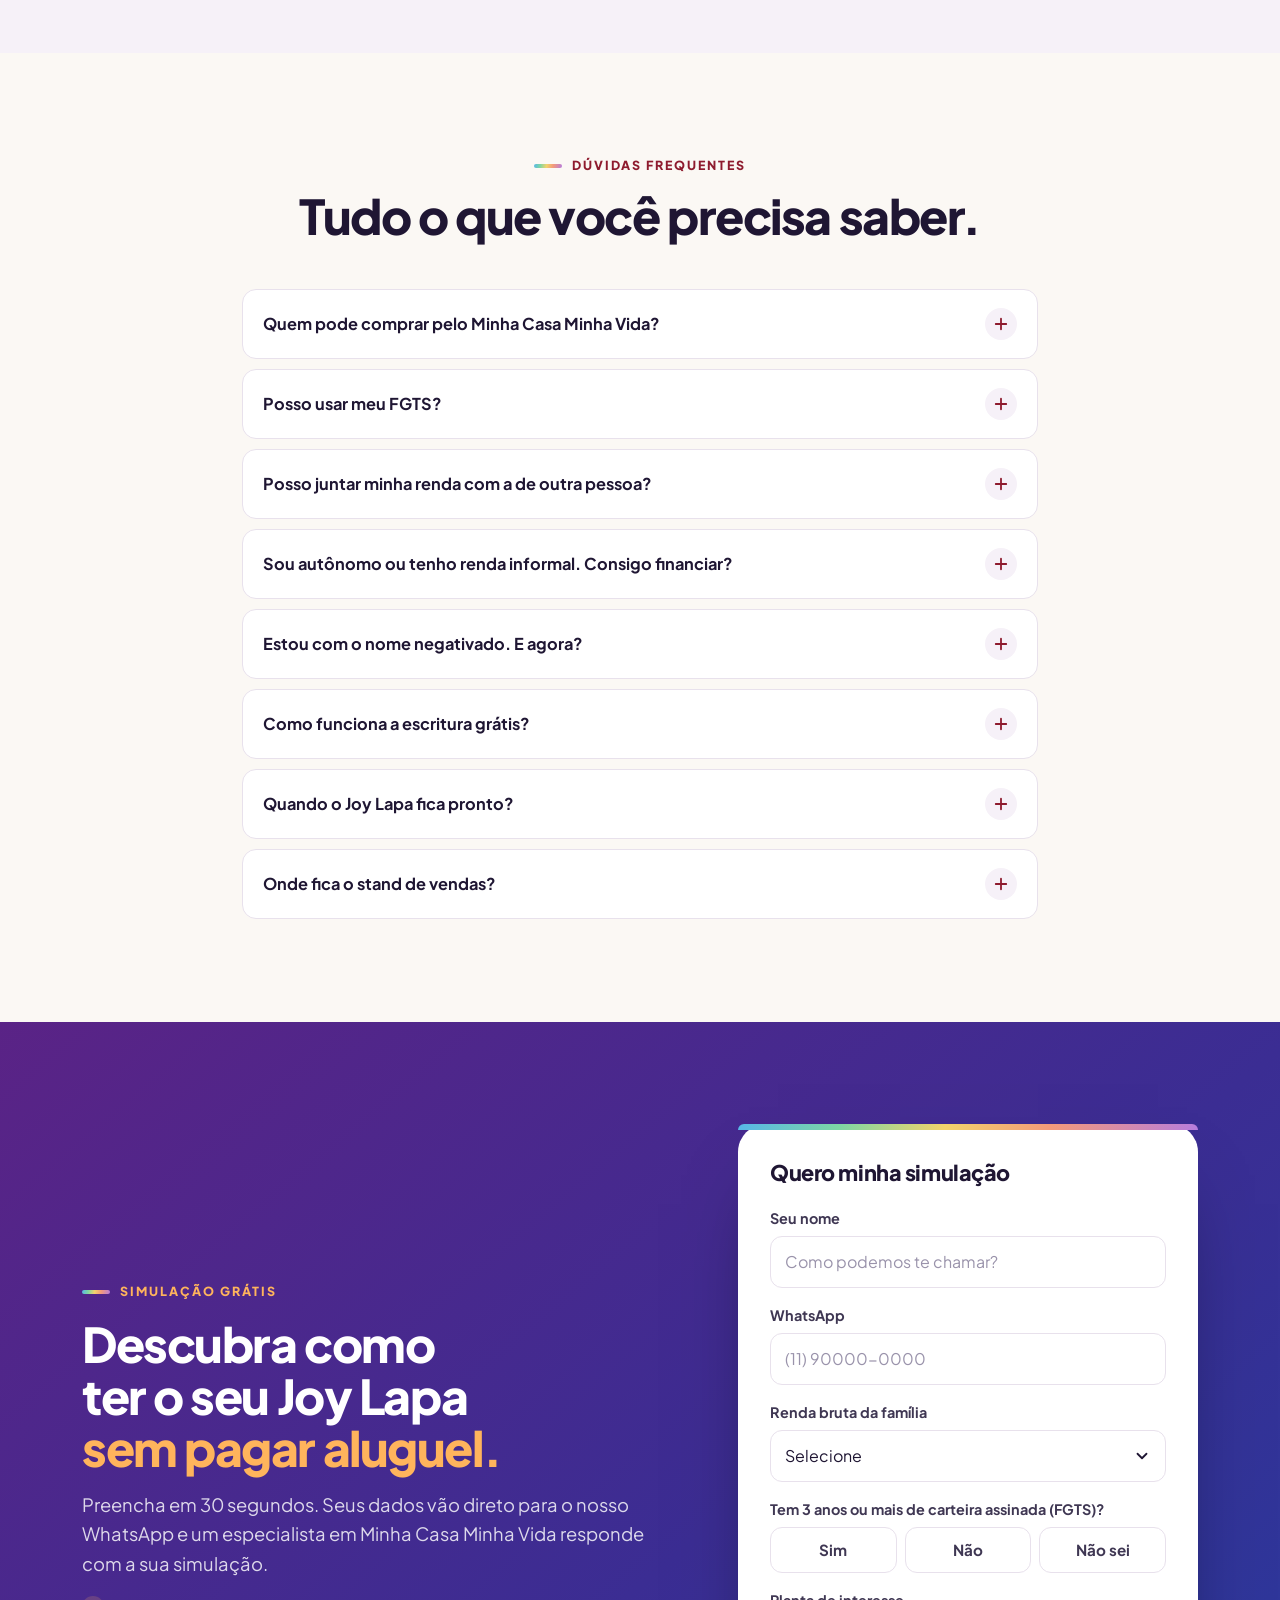
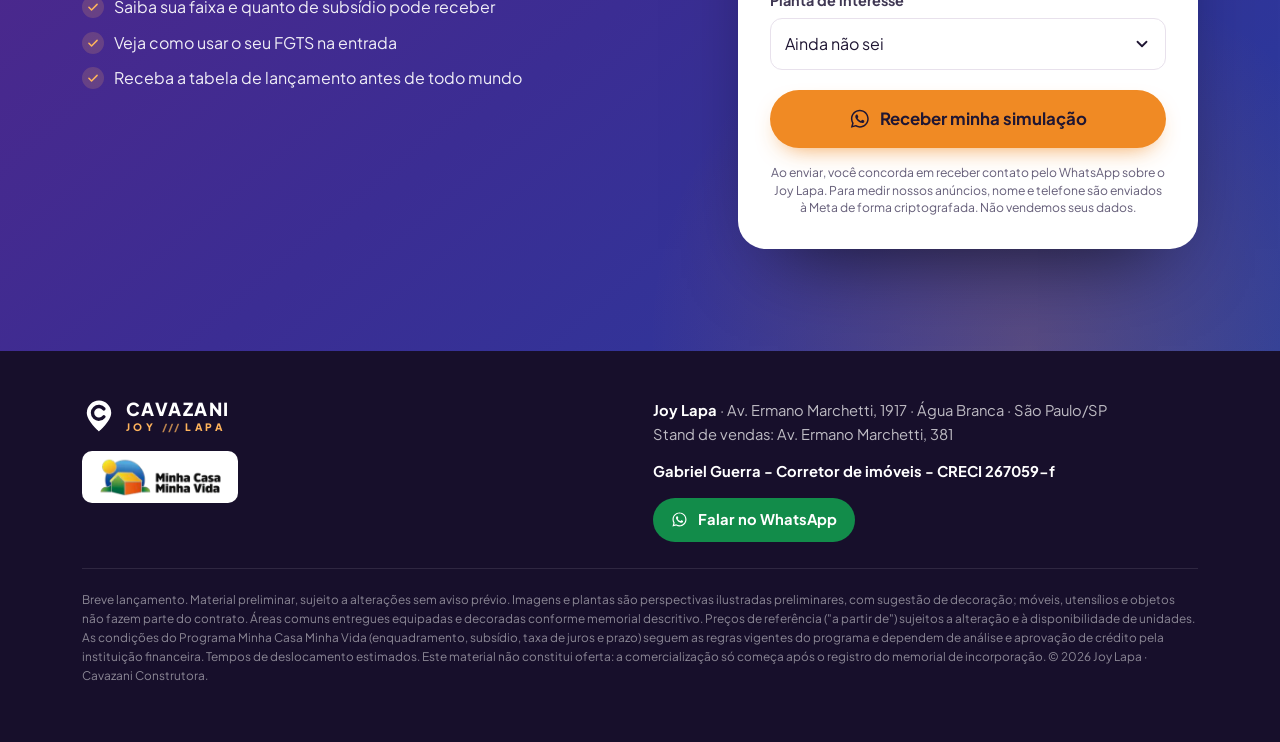
==== commit 03b1973e: "Adiciona faixa de lançamento com contagem regressiva até 24/10 Faixa no topo da página que muda sozi" ====
--- a/index.html
+++ b/index.html
@@ -25,7 +25,7 @@
   <link rel="preconnect" href="https://fonts.gstatic.com" crossorigin>
   <link href="https://fonts.googleapis.com/css2?family=Plus+Jakarta+Sans:wght@400;500;600;700;800&display=swap" rel="stylesheet">
   <link rel="preload" as="image" href="assets/img/hero.jpg" imagesrcset="assets/img/hero-sm.jpg 760w, assets/img/hero.jpg 1400w" imagesizes="(min-width: 960px) 1300px, 140vw">
-  <link rel="stylesheet" href="css/style.css?v=3">
+  <link rel="stylesheet" href="css/style.css?v=4">
   <script>document.documentElement.classList.add('js')</script>
 
   <script type="application/ld+json">
@@ -94,6 +94,24 @@
 
   <a class="skip" href="#conteudo">Pular para o conteúdo</a>
 
+  <!-- Faixa de lançamento (data e textos no CONFIG do js/main.js) -->
+  <aside class="launch" data-launch hidden aria-label="Lançamento do Joy Lapa">
+    <div class="container launch__in">
+      <p class="launch__title">
+        <svg aria-hidden="true"><use href="#i-cal"/></svg>
+        <span data-launch-title>Lançamento oficial</span>
+      </p>
+      <div class="launch__count" data-launch-count aria-hidden="true">
+        <span class="launch__label" data-launch-label>faltam</span>
+        <span class="launch__unit"><b data-cd="d">00</b><small>dias</small></span>
+        <span class="launch__unit"><b data-cd="h">00</b><small>h</small></span>
+        <span class="launch__unit"><b data-cd="m">00</b><small>min</small></span>
+        <span class="launch__unit"><b data-cd="s">00</b><small>s</small></span>
+      </div>
+      <a class="launch__cta" href="#simular" data-launch-cta>Entrar na lista VIP <svg aria-hidden="true"><use href="#i-arrow"/></svg></a>
+    </div>
+  </aside>
+
   <!-- Topo -->
   <header class="topbar">
     <div class="container topbar__in">
@@ -119,7 +137,7 @@
     <section id="topo" class="hero" aria-labelledby="hero-title">
       <div class="container hero__in">
         <div class="hero__copy">
-          <p class="pill rise"><span class="pill__dot" aria-hidden="true"></span>Breve lançamento na Lapa · Água Branca</p>
+          <p class="pill rise"><span class="pill__dot" aria-hidden="true"></span><span data-launch-pill>Breve lançamento na Lapa · Água Branca</span></p>
           <h1 id="hero-title" class="h1 rise" style="--d:1">O novo endereço da sua <span class="joy-text">felicidade.</span></h1>
           <p class="hero__lead rise" style="--d:2">Apartamentos de <strong>1 e 2 dormitórios com opção de suíte</strong>, lazer completo e a 5 min de bike da Estação Lapa. Pelo <strong>Minha Casa Minha Vida</strong>, com subsídio de até R$&nbsp;55&nbsp;mil e uso do FGTS.</p>
 
@@ -610,7 +628,7 @@
     <section id="simular" class="section section--deep section--form" aria-labelledby="form-title" data-hide-sticky>
       <div class="container cta">
         <div class="cta__copy">
-          <p class="eyebrow eyebrow--light">Simulação grátis</p>
+          <p class="eyebrow eyebrow--light" data-launch-eyebrow>Simulação grátis</p>
           <h2 id="form-title" class="h2">Descubra como ter o seu Joy Lapa <span class="orange-text">sem pagar aluguel.</span></h2>
           <p class="lead">Preencha em 30 segundos. Seus dados vão direto para o nosso WhatsApp e um especialista em Minha Casa Minha Vida responde com a sua simulação.</p>
           <ul class="checks checks--light">
@@ -625,6 +643,7 @@
           <p class="hp"><label>Não preencha: <input name="bot-field" tabindex="-1" autocomplete="off"></label></p>
           <input type="hidden" name="utm_source"><input type="hidden" name="utm_medium"><input type="hidden" name="utm_campaign"><input type="hidden" name="utm_content"><input type="hidden" name="utm_term">
           <input type="hidden" name="pagina">
+          <input type="hidden" name="fase">
 
           <h3 class="form__title">Quero minha simulação</h3>
 
@@ -725,6 +744,6 @@
     <button type="button" class="round-btn lightbox__next" data-lb-step="1" aria-label="Próxima imagem"><svg aria-hidden="true"><use href="#i-right"/></svg></button>
   </dialog>
 
-  <script src="js/main.js?v=3" defer></script>
+  <script src="js/main.js?v=4" defer></script>
 </body>
 </html>
--- a/css/style.css
+++ b/css/style.css
@@ -144,6 +144,44 @@
 }
 .round-btn:hover { border-color: var(--ink); }
 .round-btn:disabled { opacity: .35; cursor: default; }
+
+/* ============ Faixa de lançamento ============ */
+.launch {
+  position: relative;
+  background: var(--deep); color: #fff;
+  font-size: .9rem;
+}
+.launch::after { content: ""; position: absolute; left: 0; right: 0; bottom: 0; height: 3px; background: var(--joy); }
+.launch__in {
+  display: flex; flex-wrap: wrap; align-items: center; justify-content: center;
+  gap: 6px 14px; padding-top: 9px; padding-bottom: 12px; text-align: center;
+}
+.launch__title { display: inline-flex; align-items: center; gap: 8px; font-weight: 800; letter-spacing: -.005em; }
+.launch__title svg { font-size: 1.05rem; color: var(--orange-300); }
+.launch__count { display: inline-flex; align-items: baseline; gap: 6px; font-variant-numeric: tabular-nums; }
+.launch__label { font-size: .78rem; font-weight: 600; color: rgba(255, 255, 255, .75); margin-right: 2px; }
+.launch__unit {
+  display: inline-flex; align-items: baseline; gap: 2px;
+  padding: 3px 7px; border-radius: 8px; background: rgba(255, 255, 255, .12);
+}
+.launch__unit b { font-size: 1rem; font-weight: 800; min-width: 2ch; text-align: center; }
+.launch__unit small { font-size: .68rem; font-weight: 700; color: rgba(255, 255, 255, .72); }
+.launch__cta {
+  display: inline-flex; align-items: center; gap: 6px;
+  min-height: 34px; padding: 6px 14px; border-radius: 999px;
+  background: var(--orange); color: var(--ink);
+  font-size: .84rem; font-weight: 800; text-decoration: none; white-space: nowrap;
+  transition: background-color .2s;
+}
+.launch__cta:hover { background: #f79a3c; }
+.launch__cta svg { font-size: 1rem; }
+@media (max-width: 559px) {
+  .launch__in { gap: 6px 10px; padding-top: 8px; padding-bottom: 11px; }
+  .launch__title { width: 100%; justify-content: center; font-size: .86rem; }
+  .launch__unit { padding: 2px 6px; }
+  .launch__cta { min-height: 32px; padding: 5px 12px; font-size: .8rem; }
+  .launch--antes .launch__cta { display: none; }
+}
 
 /* ============ Topo ============ */
 .topbar {
